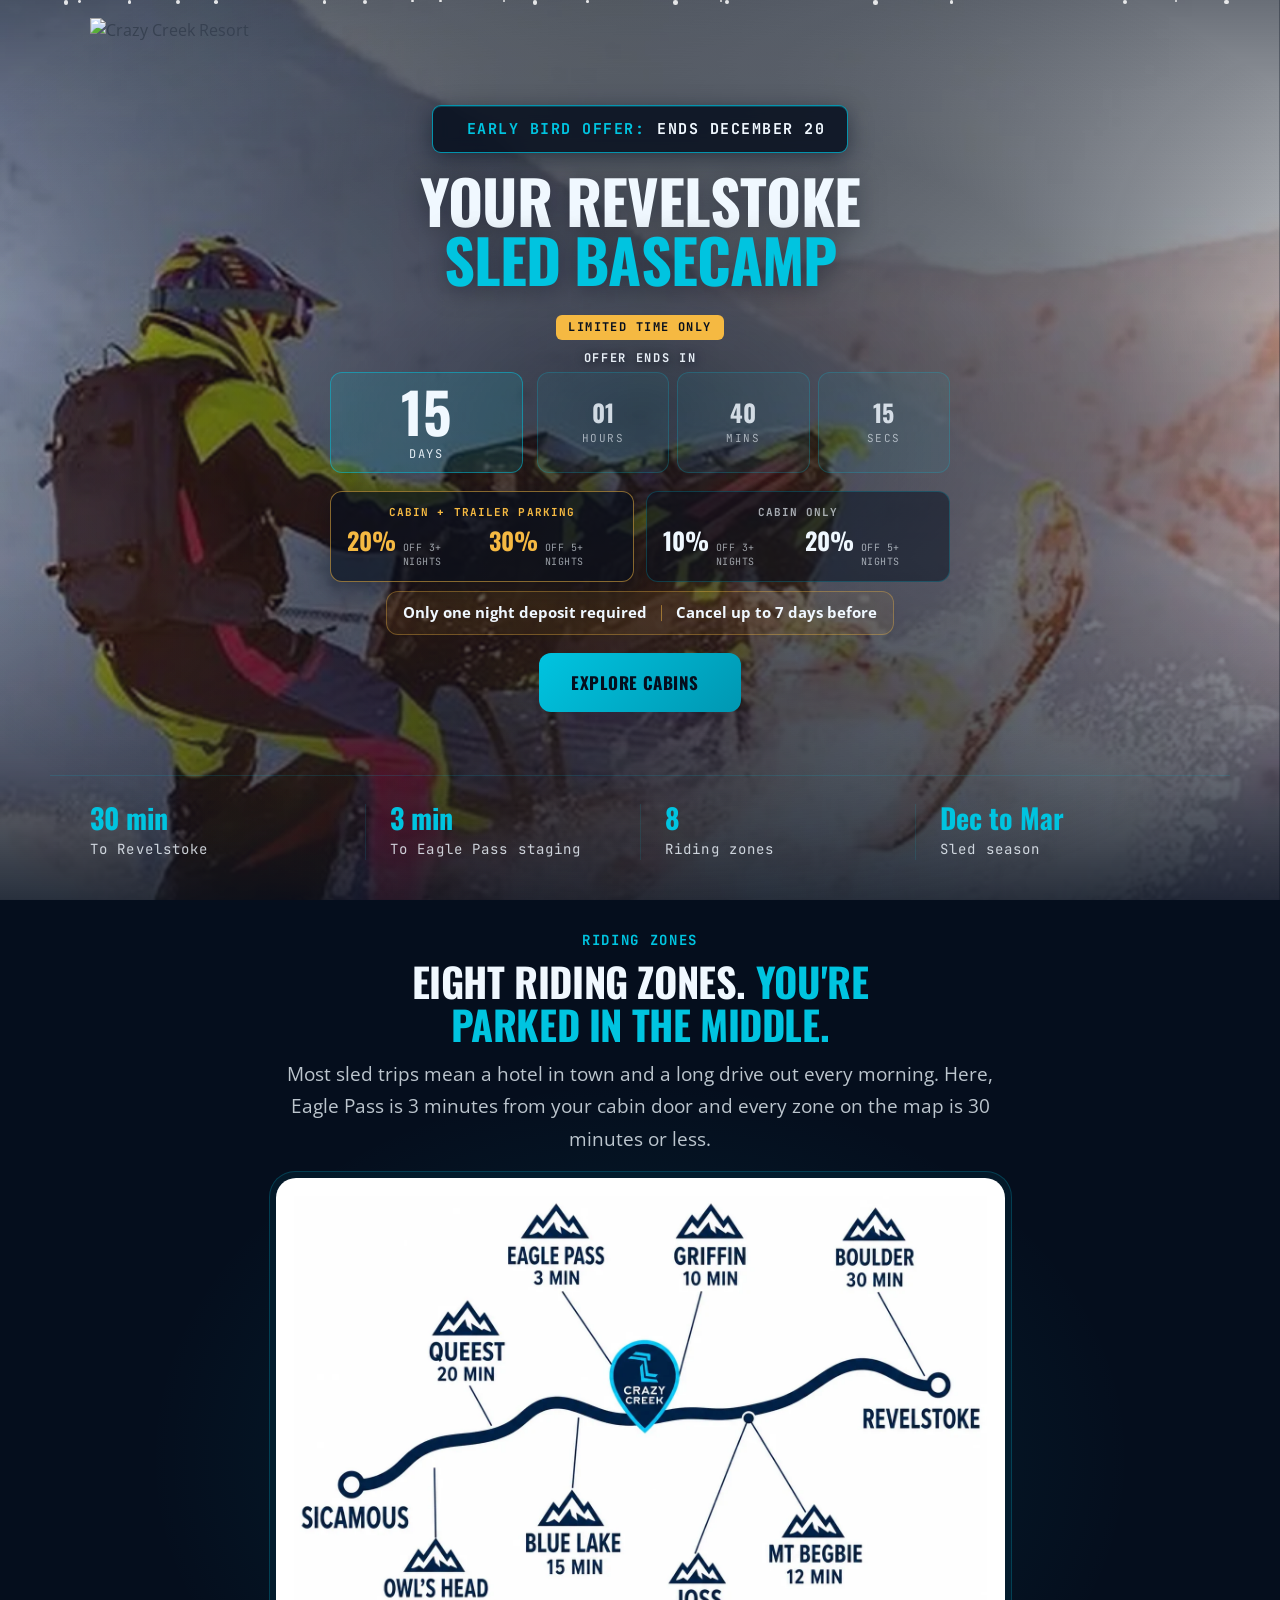
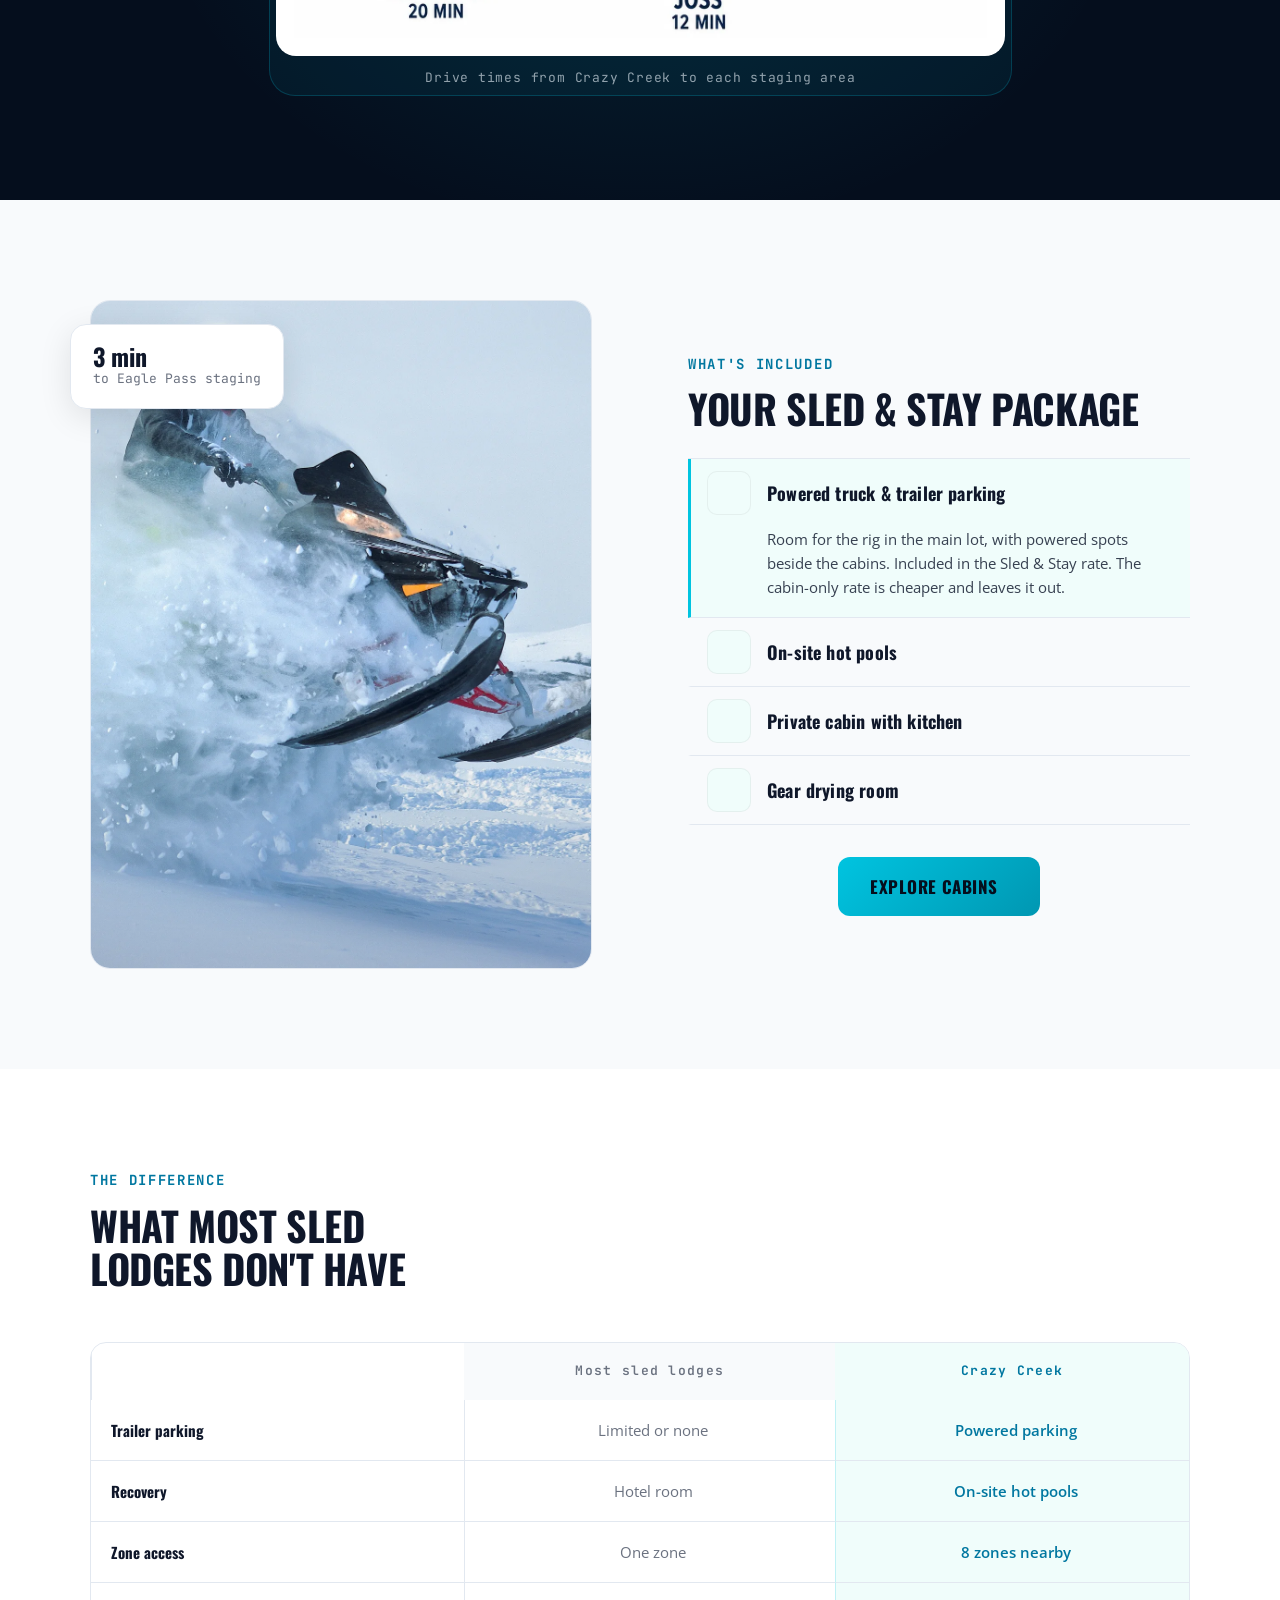
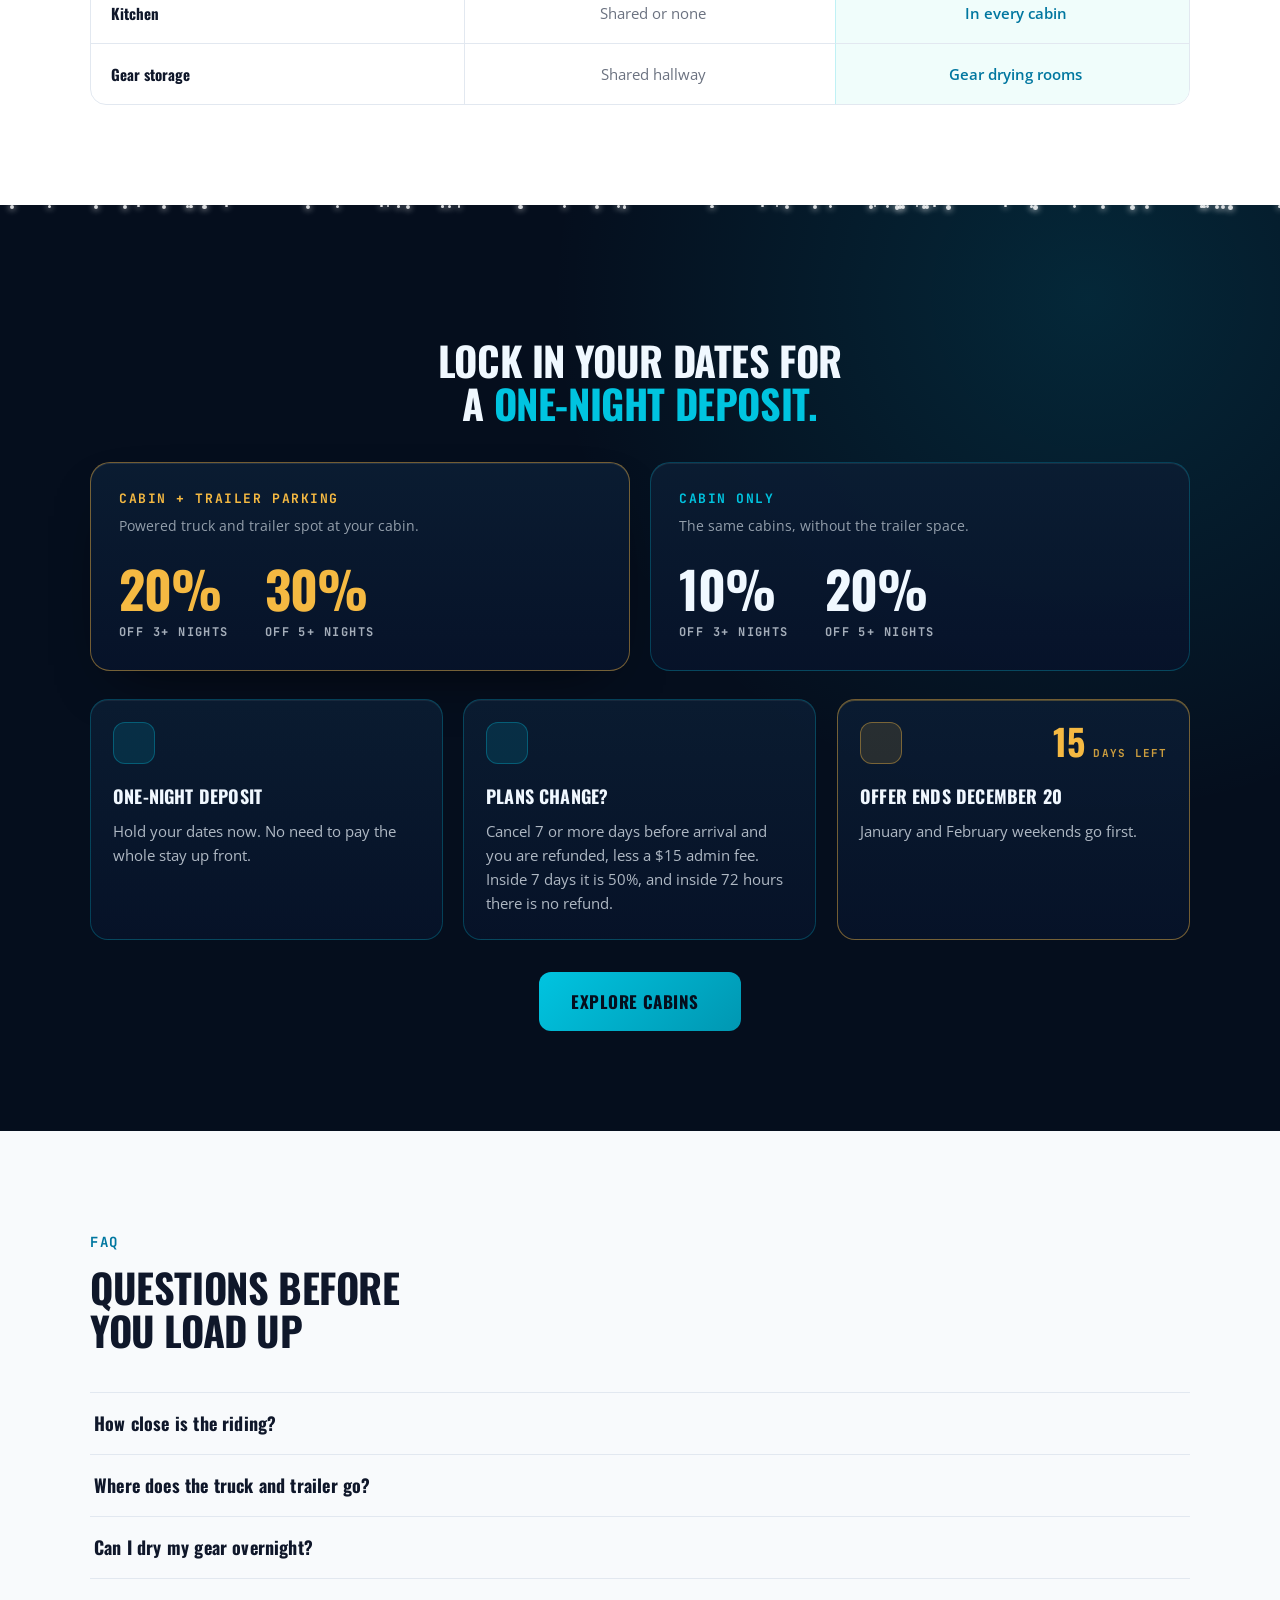
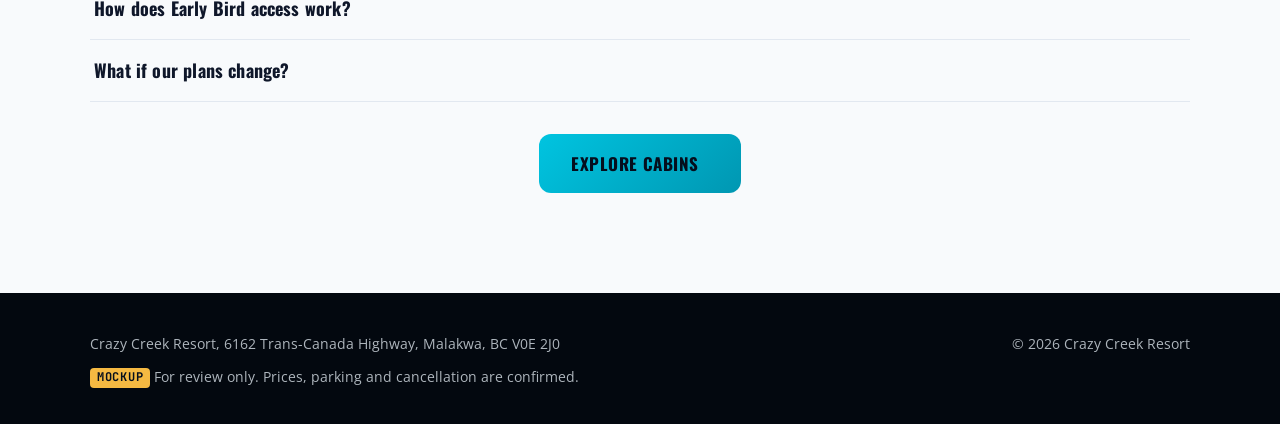
==== page-1.html @ 77d0ade1 "fix(page-2): give the content-height hero room to breathe .cc-hero--short sets min-height:0, so page" ====
<!doctype html>
<html lang="en">
<head>
  <meta charset="utf-8">
  <meta name="viewport" content="width=device-width, initial-scale=1">
  <meta http-equiv="Cache-Control" content="no-cache, no-store, must-revalidate">
  <meta http-equiv="Pragma" content="no-cache">
  <meta http-equiv="Expires" content="0">
  <title>Sled &amp; Stay Early Bird | Crazy Creek Resort</title>
  <meta name="description" content="Your Revelstoke sled basecamp. 3 minutes to Eagle Pass staging, 30 minutes to Revelstoke, powered truck and trailer parking, hot pools and private cabins.">
  <meta name="robots" content="noindex, nofollow">
  <link rel="icon" href="https://images.squarespace-cdn.com/content/v1/5fc6d45b1a9b7f647933bb1c/1606866823165-0ZX24FLS15C3XU1FNP0H/favicon.ico?format=100w">
  <link rel="preconnect" href="https://fonts.googleapis.com">
  <link rel="preconnect" href="https://fonts.gstatic.com" crossorigin>
  <link rel="stylesheet" href="https://fonts.googleapis.com/css2?family=Oswald:wght@700&family=Open+Sans:wght@400;600;700&family=JetBrains+Mono:wght@500;700&display=swap">
  <link rel="preload" as="image" href="img/rider-mobile.webp?v=121" media="(max-width: 767px)" fetchpriority="high">
  <link rel="preload" as="image" href="img/rider-desktop.webp?v=121" media="(min-width: 768px)" fetchpriority="high">
  <link rel="stylesheet" href="sled.css?v=121">
  <link rel="stylesheet" href="https://cdn.jsdelivr.net/npm/@fortawesome/fontawesome-free@7.3.1/css/fontawesome.min.css" media="print" onload="this.media='all'">
  <link rel="stylesheet" href="https://cdn.jsdelivr.net/npm/@fortawesome/fontawesome-free@7.3.1/css/solid.min.css" media="print" onload="this.media='all'">
</head>
<body class="cc" data-step="1-hero">

  <header class="cc-header">
    <div class="cc-wrap">
      <img class="cc-logo" src="https://images.squarespace-cdn.com/content/v1/5fc6d45b1a9b7f647933bb1c/99b45da9-f497-4a5e-a5d2-163fe052a80a/CCR+Logo+2025+-+Logo+Horizontal+White+%26+Blue%403x.png?format=500w" alt="Crazy Creek Resort" width="160" height="40">
    </div>
  </header>

  <main>
    <!-- 1. Cinematic hero (live hero: rider photo, snow, mono chip, Oswald display) -->
    <section class="cc-hero cc-hero--center">
      <picture class="cc-hero__media">
        <source media="(min-width: 768px)" srcset="img/rider-desktop.webp?v=121" width="1080" height="608">
        <img src="img/rider-mobile.webp?v=121" alt="Snowmobiler throwing powder on a mountain slope" width="430" height="608" fetchpriority="high">
      </picture>
      <div class="cc-snow" aria-hidden="true"></div>
      <div class="cc-hero__inner">
        <p class="cc-chip"><i class="fa-solid fa-snowflake" aria-hidden="true"></i> Early bird offer: <b class="cc-chip__when">ends December 20</b></p>
        <h1 class="cc-display"><span>Your Revelstoke</span> <span class="cyan">Sled Basecamp</span></h1>
        <p class="cc-tag">Limited time only</p>
        <p class="cc-clock__lead">Offer ends in</p>
        <div class="cc-clock" data-countdown role="timer" aria-label="Time left in the Early Bird Special, ends Dec 20">
          <div><span data-unit="d">0</span><small>Days</small></div>
          <div><span data-unit="h">00</span><small>Hours</small></div>
          <div><span data-unit="m">00</span><small>Mins</small></div>
          <div><span data-unit="s">00</span><small>Secs</small></div>
        </div>
        <ul class="cc-ocards" aria-label="Early Bird packages">
        <li class="cc-ocard cc-ocard--lead">
          <p class="cc-ocard__name">Cabin + trailer parking</p>
          <p class="cc-ocard__tier"><b>20%</b><span>off 3+ nights</span></p>
          <p class="cc-ocard__tier"><b>30%</b><span>off 5+ nights</span></p>
        </li>
        <li class="cc-ocard">
          <p class="cc-ocard__name">Cabin only</p>
          <p class="cc-ocard__tier"><b>10%</b><span>off 3+ nights</span></p>
          <p class="cc-ocard__tier"><b>20%</b><span>off 5+ nights</span></p>
        </li>
      </ul>
        <p class="cc-risk"><span class="cc-risk__dep">Only one night deposit required</span><span class="cc-risk__can">Cancel up to 7 days before</span></p>
        <div class="cc-ctas">
          <a data-step-link data-hero-cta href="page-2.html" class="cc-btn">Explore cabins <i class="fa-solid fa-arrow-right" aria-hidden="true"></i></a>
        </div>
      </div>
      <dl class="cc-stats" aria-label="Quick facts">
        <div><dt>To Revelstoke</dt><dd>30 min</dd></div>
        <div><dt>To Eagle Pass staging</dt><dd>3 min</dd></div>
        <div><dt>Riding zones</dt><dd>8</dd></div>
        <div><dt>Sled season</dt><dd>Dec to Mar</dd></div>
      </dl>
    </section>

    <!-- 2. Jason's zone graphic (the same image as on the main website) -->
    <section class="cc-section cc-section--night cc-mapsec">
      <div class="cc-wrap cc-mapsec__grid">
        <div class="cc-mapsec__copy">
          <p class="cc-kicker">Riding zones</p>
          <h2 class="cc-h2">Eight riding zones. <span class="cyan">You're parked in the middle.</span></h2>
          <p class="cc-body">Most sled trips mean a hotel in town and a long drive out every morning. Here, Eagle Pass is 3 minutes from your cabin door and every zone on the map is 30 minutes or less.</p>
        </div>
        <figure class="cc-map" id="zone-map">
          <img class="cc-map__img" src="img/map-trim-750.webp?v=121" srcset="img/map-trim-750.webp?v=121 750w, img/map-trim-1500.webp?v=121 1470w" sizes="(min-width: 1024px) 70vw, 92vw" alt="Map of Crazy Creek between Sicamous and Revelstoke: Eagle Pass 3 min, Griffin 10 min, Joss 12 min, Mt Begbie 12 min, Blue Lake 15 min, Queest 20 min, Owl's Head 20 min, Boulder 30 min" width="1470" height="938" loading="lazy" decoding="async">
          <figcaption class="cc-caption">Drive times from Crazy Creek to each staging area</figcaption>
        </figure>
        <div class="cc-section-cta"><a data-step-link href="page-2.html" class="cc-btn">Explore cabins <i class="fa-solid fa-arrow-right" aria-hidden="true"></i></a></div>
      </div>
    </section>

    <!-- 3. What's included: live "cabin features" split, items as an accordion -->
    <section class="cc-section on-light">
      <div class="cc-wrap cc-split">
        <div class="cc-photo">
          <div class="cc-photo__frame"><img class="cc-pan" src="img/sled-powder-closeup.webp?v=121" alt="Snowmobiler dropping downhill through a burst of fresh powder" width="1080" height="1600" loading="lazy" decoding="async"></div>
          <p class="cc-photo__badge"><strong>3 min</strong>to Eagle Pass staging</p>
        </div>
        <div>
          <p class="cc-kicker">What's included</p>
          <h2 class="cc-h2">Your Sled &amp; Stay package</h2>
          <ul class="cc-acc" data-accordion>
            <li class="cc-acc__item">
              <h3><button type="button" class="cc-acc__btn" aria-expanded="true" aria-controls="acc-1" id="acc-1-btn"><span class="cc-feat__icon cc-feat__icon--sky"><i class="fa-solid fa-trailer" aria-hidden="true"></i></span><span class="cc-acc__title">Powered truck &amp; trailer parking</span><i class="fa-solid fa-chevron-down cc-acc__chev" aria-hidden="true"></i></button></h3>
              <div class="cc-acc__panel" id="acc-1" role="region" aria-labelledby="acc-1-btn"><div><p>Room for the rig in the main lot, with powered spots beside the cabins. Included in the Sled &amp; Stay rate. The cabin-only rate is cheaper and leaves it out.</p></div></div>
            </li>
            <li class="cc-acc__item">
              <h3><button type="button" class="cc-acc__btn" aria-expanded="false" aria-controls="acc-2" id="acc-2-btn"><span class="cc-feat__icon cc-feat__icon--teal"><i class="fa-solid fa-hot-tub-person" aria-hidden="true"></i></span><span class="cc-acc__title">On-site hot pools</span><i class="fa-solid fa-chevron-down cc-acc__chev" aria-hidden="true"></i></button></h3>
              <div class="cc-acc__panel" id="acc-2" role="region" aria-labelledby="acc-2-btn" inert><div><p>Best recovery on the mountain, steps from your cabin. Open 9am to 10pm daily.</p></div></div>
            </li>
            <li class="cc-acc__item">
              <h3><button type="button" class="cc-acc__btn" aria-expanded="false" aria-controls="acc-3" id="acc-3-btn"><span class="cc-feat__icon cc-feat__icon--sun"><i class="fa-solid fa-kitchen-set" aria-hidden="true"></i></span><span class="cc-acc__title">Private cabin with kitchen</span><i class="fa-solid fa-chevron-down cc-acc__chev" aria-hidden="true"></i></button></h3>
              <div class="cc-acc__panel" id="acc-3" role="region" aria-labelledby="acc-3-btn" inert><div><p>Your own cabin with a full kitchen. Cook breakfast before first tracks and dinner after the last run.</p></div></div>
            </li>
            <li class="cc-acc__item">
              <h3><button type="button" class="cc-acc__btn" aria-expanded="false" aria-controls="acc-4" id="acc-4-btn"><span class="cc-feat__icon cc-feat__icon--rose"><i class="fa-solid fa-mitten" aria-hidden="true"></i></span><span class="cc-acc__title">Gear drying room</span><i class="fa-solid fa-chevron-down cc-acc__chev" aria-hidden="true"></i></button></h3>
              <div class="cc-acc__panel" id="acc-4" role="region" aria-labelledby="acc-4-btn" inert><div><p>Hang everything, nothing stays wet overnight. In the new Selkirk the bunk room converts into a drying room (selected cabins).</p></div></div>
            </li>
          </ul>
          <div class="cc-section-cta"><a data-step-link href="page-2.html" class="cc-btn">Explore cabins <i class="fa-solid fa-arrow-right" aria-hidden="true"></i></a></div>
        </div>
      </div>
    </section>

    <!-- 4. Live comparison table -->
    <section class="cc-section cc-section--white on-light">
      <div class="cc-wrap">
        <p class="cc-kicker">The difference</p>
        <h2 class="cc-h2">What most sled lodges don't have</h2>
        <div class="cc-compare">
          <table>
            <thead><tr><td></td><th scope="col">Most sled lodges</th><th scope="col" class="us">Crazy Creek</th></tr></thead>
            <tbody>
              <tr><th scope="row">Trailer parking</th><td><i class="fa-solid fa-xmark" aria-hidden="true"></i>Limited or none</td><td class="us"><i class="fa-solid fa-check" aria-hidden="true"></i>Powered parking</td></tr>
              <tr><th scope="row">Recovery</th><td><i class="fa-solid fa-xmark" aria-hidden="true"></i>Hotel room</td><td class="us"><i class="fa-solid fa-check" aria-hidden="true"></i>On-site hot pools</td></tr>
              <tr><th scope="row">Zone access</th><td><i class="fa-solid fa-xmark" aria-hidden="true"></i>One zone</td><td class="us"><i class="fa-solid fa-check" aria-hidden="true"></i>8 zones nearby</td></tr>
              <tr><th scope="row">Kitchen</th><td><i class="fa-solid fa-xmark" aria-hidden="true"></i>Shared or none</td><td class="us"><i class="fa-solid fa-check" aria-hidden="true"></i>In every cabin</td></tr>
              <tr><th scope="row">Gear storage</th><td><i class="fa-solid fa-xmark" aria-hidden="true"></i>Shared hallway</td><td class="us"><i class="fa-solid fa-check" aria-hidden="true"></i>Gear drying rooms</td></tr>
            </tbody>
          </table>
        </div>
      </div>
    </section>

    <!-- 5. The offer: two refined cards -->
    <section class="cc-section cc-section--night cc-offer">
      <div class="cc-snow" data-flakes="55" aria-hidden="true"></div>
      <div class="cc-wrap">
        <p class="cc-kicker">Early Bird Special</p>
        <h2 class="cc-h2">Lock in your dates for a <span class="cyan">one-night deposit.</span></h2>
        <ul class="cc-packs" aria-label="Early Bird packages">
          <li class="cc-pack cc-pack--lead">
            <p class="cc-pack__name">Cabin + trailer parking</p>
            <p class="cc-pack__sub">Powered truck and trailer spot at your cabin.</p>
            <div class="cc-pack__tiers">
              <p class="cc-pack__tier"><b>20%</b><span>off 3+ nights</span></p>
              <p class="cc-pack__tier"><b>30%</b><span>off 5+ nights</span></p>
            </div>
          </li>
          <li class="cc-pack">
            <p class="cc-pack__name">Cabin only</p>
            <p class="cc-pack__sub">The same cabins, without the trailer space.</p>
            <div class="cc-pack__tiers">
              <p class="cc-pack__tier"><b>10%</b><span>off 3+ nights</span></p>
              <p class="cc-pack__tier"><b>20%</b><span>off 5+ nights</span></p>
            </div>
          </li>
        </ul>
        <ul class="cc-terms">
          <li class="cc-term"><div class="cc-term__top"><p class="cc-term__ico"><i class="fa-solid fa-lock" aria-hidden="true"></i></p></div><h3>One-night deposit</h3><p>Hold your dates now. No need to pay the whole stay up front.</p></li>
          <li class="cc-term"><div class="cc-term__top"><p class="cc-term__ico"><i class="fa-solid fa-calendar-check" aria-hidden="true"></i></p></div><h3>Plans change?</h3><p>Cancel 7 or more days before arrival and you are refunded, less a $15 admin fee. Inside 7 days it is 50%, and inside 72 hours there is no refund.</p></li>
          <li class="cc-term cc-term--deadline"><div class="cc-term__top"><p class="cc-term__ico"><i class="fa-solid fa-clock" aria-hidden="true"></i></p><p class="cc-term__count"><b data-countdown-days>0</b><span>days left</span></p></div><h3>Offer ends December 20</h3><p>January and February weekends go first.</p></li>
        </ul>
        <div class="cc-section-cta"><a data-step-link href="page-2.html" class="cc-btn">Explore cabins <i class="fa-solid fa-arrow-right" aria-hidden="true"></i></a></div>
      </div>
    </section>

    <!-- 6. Short FAQ -->
    <section class="cc-section on-light">
      <div class="cc-wrap">
        <p class="cc-kicker">FAQ</p>
        <h2 class="cc-h2">Questions before you load up</h2>
        <div class="cc-faq">
          <details><summary>How close is the riding?<i class="fa-solid fa-plus" aria-hidden="true"></i></summary><p>Eagle Pass staging is about 3 minutes away. Revelstoke is 30 minutes east, and all eight zones on the map are within about 30 minutes.</p></details>
          <details><summary>Where does the truck and trailer go?<i class="fa-solid fa-plus" aria-hidden="true"></i></summary><p>There's plenty of room in the main lot, and powered parking beside the cabins. It is included in the Sled &amp; Stay rate, and not in the cheaper cabin-only rate.</p></details>
          <details><summary>Can I dry my gear overnight?<i class="fa-solid fa-plus" aria-hidden="true"></i></summary><p>Yes, in selected cabins. In the new Selkirk the bunk room converts into a drying room, so pick the Selkirk if your crew needs the space.</p></details>
          <details><summary>How does Early Bird access work?<i class="fa-solid fa-plus" aria-hidden="true"></i></summary><p>Tell us where to send your access. It lands in your inbox with the booking link, and you choose your own dates. First come, first served.</p></details>
          <details><summary>What if our plans change?<i class="fa-solid fa-plus" aria-hidden="true"></i></summary><p>Cancel 7 or more days before arrival and you are refunded, less a $15 admin fee. Inside 7 days it is 50%, and inside 72 hours there is no refund. Mountain roads and weather change fast, so we recommend travel insurance.</p></details>
        </div>
        <div class="cc-section-cta"><a data-step-link href="page-2.html" class="cc-btn">Explore cabins <i class="fa-solid fa-arrow-right" aria-hidden="true"></i></a></div>
      </div>
    </section>
  </main>

  <footer class="cc-foot">
    <div class="cc-wrap">
      <p>Crazy Creek Resort, 6162 Trans-Canada Highway, Malakwa, BC V0E 2J0</p>
      <p>&copy; 2026 Crazy Creek Resort</p>
      <p class="mock"><span class="pending-tag">Mockup</span> For review only. Prices, parking and cancellation are confirmed.</p>
    </div>
  </footer>

  <div class="cc-sticky is-hidden" data-sticky-cta inert>
    <a data-step-link href="page-2.html" class="cc-btn cc-btn--block">Explore cabins <i class="fa-solid fa-arrow-right" aria-hidden="true"></i></a>
  </div>

  <script src="funnel.js?v=121" defer></script>
</body>
</html>
---- sled.css ----
/* Crazy Creek Sled & Stay Early Bird: the live /sled-and-stay design system, as plain CSS.
   Values are lifted from the live page's rendered styles (listing.crazycreekresort.com/sled-and-stay, Nov 2026).
   No build step: build-ghl.py inlines this file into each GHL Custom Code block. */

:root {
  --font-display: "Oswald", sans-serif;
  --font-body: "Open Sans", sans-serif;
  --font-mono: "JetBrains Mono", monospace;
  --night: #050e1d;      /* live page dark */
  --night-2: #0f172a;    /* live headings on light */
  --ink: #374151;        /* live body copy on light */
  --muted: #6b7280;
  --ice: #f0f8ff;        /* live text on dark */
  --cyan: #00c4e0;
  --cyan-deep: #0097b2;
  --cyan-ink: #0077a0;   /* live kicker on light */
  --mist: #f8fafc;
  --line: #e2e8f0;
  --tint: #f0fdfb;
  --amber: #f5b942;
  --amber-ink: #a86a00;
  /* type scale: one set of roles for all 3 pages */
  --t-hero: clamp(2.375rem, 1.6rem + 2.7vw, 3.875rem); /* 38px phone, 62px desktop */
  --t-h2: clamp(1.75rem, 1.25rem + 1.6vw, 2.5rem);   /* 28px phone, 40px desktop */
  --t-h3: 1.125rem;
  --t-body: 1rem;
  --t-lead: clamp(1.0625rem, 1rem + .25vw, 1.1875rem);
  --ease-out: cubic-bezier(.22, 1, .36, 1);
}

/* ---------- base ---------- */
*, *::before, *::after { box-sizing: border-box; }
html { scroll-behavior: smooth; -webkit-text-size-adjust: 100%; }
body.cc { margin: 0; }
.cc { background: var(--night); color: var(--ink); font-family: var(--font-body); font-size: 16px; line-height: 1.6; -webkit-font-smoothing: antialiased; overflow-x: hidden; }
:where(.cc) :where(h1, h2, h3, p, ul, dl, dd, figure) { margin: 0; padding: 0; }
:where(.cc) ul { list-style: none; }
:where(.cc) img { display: block; max-width: 100%; }
:where(.cc) a { color: inherit; }
.cc ::selection { background: var(--cyan); color: var(--night); }
.cc :focus-visible { outline: 3px solid var(--cyan); outline-offset: 3px; border-radius: 6px; }
.cc .on-light :focus-visible { outline-color: var(--cyan-ink); }
.cc [hidden] { display: none !important; }
.cc-wrap { max-width: 1180px; margin: 0 auto; padding: 0 40px; }

/* ---------- header (live: 76px, night) ---------- */
.cc-header { position: absolute; top: 0; left: 0; right: 0; z-index: 20; }
.cc-header--solid { position: relative; background: var(--night); }
.cc-header--veil { background: rgba(5,14,29,.72); -webkit-backdrop-filter: blur(6px); backdrop-filter: blur(6px); }
.cc-header .cc-wrap { height: 76px; display: flex; align-items: center; justify-content: space-between; gap: 20px; }
.cc-logo { height: 40px; width: auto; }
.cc-back { display: inline-flex; align-items: center; gap: 8px; min-height: 44px; padding: 0 6px; font-family: var(--font-mono); font-size: .8125rem; letter-spacing: .1em; color: rgba(240,248,255,.75); text-decoration: none; text-transform: uppercase; }
.cc-back:hover { color: var(--cyan); }

/* ---------- cinematic hero (live hero section) ---------- */
.cc-hero { position: relative; overflow: hidden; display: flex; flex-direction: column; min-height: 100svh; padding-top: 76px; color: var(--ice); background: var(--night); }
.cc-hero--short { min-height: 0; }
.cc-hero__media, .cc-hero__media img { position: absolute; inset: 0; width: 100%; height: 100%; object-fit: cover; object-position: center 35%; }
.cc-hero__media::after { content: ""; position: absolute; inset: 0; background: linear-gradient(160deg, rgba(5,14,29,.93) 0%, rgba(5,14,29,.6) 55%, rgba(5,14,29,.88) 100%); }
.cc-snow { position: absolute; inset: 0; overflow: hidden; pointer-events: none; z-index: 2; }
.cc-snow i { position: absolute; top: 0; border-radius: 50%; background: rgba(255,255,255,.85); animation: snowFall linear infinite backwards; }
@keyframes snowFall { 0% { transform: translateY(-20px) translateX(0); opacity: 0; } 10% { opacity: .8; } 90% { opacity: .6; } 100% { transform: translateY(120vh) translateX(40px); opacity: 0; } }

/* Snowfall behind the offer cards (same flakes as the hero) */
.cc-offer { position: relative; overflow: hidden; }
.cc-offer > .cc-wrap { position: relative; z-index: 3; }
.cc-offer .cc-snow i { box-shadow: 0 0 6px 1px rgba(255,255,255,.55); }
.cc-hero__inner { position: relative; z-index: 10; flex: 1; display: flex; flex-direction: column; justify-content: center; width: 100%; max-width: 1180px; margin: 0 auto; padding: 60px 40px; }
.cc-hero--short .cc-hero__inner { padding: 56px 40px 64px; }

.cc-chip { display: inline-flex; align-self: flex-start; align-items: center; gap: 12px; background: rgba(5,14,29,.84); border: 1px solid rgba(0,196,224,.72); border-radius: 9px; padding: 11px 22px; font-family: var(--font-mono); font-size: .9375rem; font-weight: 700; letter-spacing: .1em; color: var(--cyan); text-transform: uppercase; backdrop-filter: blur(7px); -webkit-backdrop-filter: blur(7px); box-shadow: 0 6px 22px rgba(5,14,29,.5), inset 0 1px 0 rgba(0,196,224,.26); }
.cc-chip i { font-size: 1.1em; }
/* the label stays cyan, the date carries the weight: it is the fact being announced */
.cc-chip__when { color: var(--ice); font-weight: 700; }
.cc-chip .cc-count { color: var(--ice); font-variant-numeric: tabular-nums; letter-spacing: .06em; }
.cc-hero .cc-chip { margin-bottom: 14px; }

.cc-display { font-family: var(--font-display); font-weight: 700; text-transform: uppercase; font-size: var(--t-hero); line-height: .98; letter-spacing: -.015em; color: var(--ice); text-wrap: balance; }
.cc-display span { display: block; }
/* short headlines that read better unbroken; the spans still carry the colour split */
.cc-display--oneline span { display: inline; }
.cc-display .cyan { color: var(--cyan); }
.cc-sub { margin-top: 14px; max-width: 520px; font-size: var(--t-lead); line-height: 1.7; color: rgba(240,248,255,.84); }
.cc-sub strong { color: var(--ice); }

.cc-note { display: inline-flex; align-self: flex-start; align-items: flex-start; max-width: 520px; gap: 12px; margin-top: 10px; background: rgba(0,196,224,.08); border: 1px solid rgba(0,196,224,.25); border-radius: 12px; padding: 12px 20px; font-family: var(--font-mono); font-size: .9rem; letter-spacing: .04em; color: rgba(240,248,255,.85); }
.cc-note strong { color: var(--cyan); }
.cc-note i { color: var(--cyan); margin-top: 4px; }

.cc-ctas { display: flex; gap: 14px 20px; align-items: center; flex-wrap: wrap; margin-top: 14px; }

/* Hero countdown (pages 1 and 2): same clock component as the sign-up page, left aligned under the headline. */
.cc-hero .cc-clock { max-width: 520px; width: 100%; margin: 0; }

/* live stats row */
.cc-stats { position: relative; z-index: 10; display: grid; grid-template-columns: repeat(4, 1fr); width: 100%; max-width: 1180px; margin: 0 auto; padding: 28px 40px 40px; border-top: 1px solid rgba(0,196,224,.15); }
.cc-stats > div { padding: 0 24px; }
.cc-stats > div + div { border-left: 1px solid rgba(0,196,224,.12); }
@media (min-width: 1025px) { .cc-stats > div:first-child { padding-left: 0; } }
.cc-stats dt { font-family: var(--font-mono); font-size: .875rem; letter-spacing: .08em; color: rgba(240,248,255,.82); margin-top: 6px; }
.cc-stats dd { font-family: var(--font-display); font-weight: 700; font-size: 1.75rem; line-height: 1; color: var(--cyan); white-space: nowrap; }
.cc-stats div { display: flex; flex-direction: column-reverse; }

/* ---------- buttons (live cta-btn) ---------- */
.cc-btn { display: inline-flex; align-items: center; justify-content: center; gap: 10px; min-height: 52px; padding: 16px 32px; border: 0; border-radius: 12px; background: linear-gradient(135deg, #00c4e0, #0097b2); color: var(--night); font-family: var(--font-display); font-weight: 700; font-size: 1.0625rem; letter-spacing: .03em; text-transform: uppercase; text-decoration: none; cursor: pointer; position: relative; overflow: hidden; isolation: isolate; transition: transform .35s cubic-bezier(.2,.8,.2,1), box-shadow .35s cubic-bezier(.2,.8,.2,1), filter .35s; }
.cc-btn::before { content: ""; position: absolute; inset: 0; z-index: -1; background: linear-gradient(110deg, transparent 30%, rgba(255,255,255,.5) 50%, transparent 70%); transform: translateX(-120%); transition: transform .8s cubic-bezier(.2,.8,.2,1); pointer-events: none; }
.cc-btn i { transition: transform .35s cubic-bezier(.2,.8,.2,1); }
.cc-btn:hover { transform: translateY(-3px); box-shadow: 0 14px 34px rgba(0,196,224,.45); filter: brightness(1.05); }
.cc-btn:hover::before { transform: translateX(120%); }
.cc-btn:hover i { transform: translateX(5px); }
.cc-btn:active { transform: translateY(0) scale(.97); box-shadow: 0 4px 14px rgba(0,196,224,.35); transition-duration: .12s; }
.cc-ripple { position: absolute; z-index: -1; width: 12px; height: 12px; margin: -6px 0 0 -6px; border-radius: 50%; background: rgba(255,255,255,.55); transform: scale(0); animation: ccRipple .6s ease-out forwards; pointer-events: none; }
@keyframes ccRipple { to { transform: scale(30); opacity: 0; } }
.cc-btn[disabled] { opacity: .7; cursor: wait; transform: none; }
.cc-btn--block { width: 100%; }

/* ---------- light sections (live #specs, difference, features) ---------- */
.cc-section { padding: 100px 0; background: var(--mist); color: var(--ink); }
.cc-section--white { background: #fff; }
.cc-section--night { background: var(--night); color: rgba(240,248,255,.78); }
.cc-kicker { display: block; margin-bottom: 12px; font-family: var(--font-mono); font-size: .875rem; font-weight: 700; letter-spacing: .12em; color: var(--cyan-ink); text-transform: uppercase; }
.cc-section--night .cc-kicker { color: var(--cyan); }
.cc-h2 { font-family: var(--font-display); font-weight: 700; text-transform: uppercase; font-size: var(--t-h2); line-height: 1.08; letter-spacing: -.01em; color: var(--night-2); text-wrap: balance; max-width: 24ch; }
.cc-section--night .cc-h2 { color: var(--ice); }
.cc-h2 .cyan { color: var(--cyan-ink); }
.cc-section--night .cc-h2 .cyan { color: var(--cyan); }
.cc-body { margin-top: 18px; max-width: 60ch; font-size: var(--t-lead); line-height: 1.7; text-wrap: pretty; }
.cc-section-cta { margin-top: 32px; text-align: center; }

/* map feature: centred, locked to a single screen. The copy block is kept deliberately
   compact because every pixel it gives up goes to the map, which grows 1.567x as fast. */
.cc-mapsec { position: relative; overflow: hidden; padding: 28px 0; }
.cc-mapsec::before { content: ""; position: absolute; inset: 0; background: radial-gradient(55% 60% at 50% 62%, rgba(0,196,224,.12), transparent 70%); pointer-events: none; }
.cc-mapsec__grid { position: relative; z-index: 1; display: flex; flex-direction: column; align-items: center; text-align: center; }
.cc-mapsec__copy { max-width: 80ch; }
.cc-mapsec__copy .cc-kicker { margin-bottom: 8px; }
.cc-mapsec__copy .cc-h2, .cc-mapsec__copy .cc-body { margin-left: auto; margin-right: auto; }
.cc-mapsec__copy .cc-h2 { max-width: 30ch; }
.cc-mapsec__copy .cc-body { max-width: 80ch; margin-top: 12px; }
.cc-map { margin: 16px auto 0; max-width: 100%; padding: 6px; border-radius: 26px; background: rgba(0,196,224,.06); border: 1px solid rgba(0,196,224,.22); }
.cc-map__img { display: block; width: 100%; height: auto; border-radius: 20px; background: #fff; padding: clamp(10px, 1.4vw, 18px); box-sizing: border-box; }
.cc-mapsec .cc-section-cta { margin-top: 16px; }
.cc-caption { margin-top: 12px; text-align: center; font-family: var(--font-mono); font-size: .8125rem; letter-spacing: .06em; color: rgba(240,248,255,.6); }

/* Desktop: pin the section to one viewport. The map's width is derived from the height left over
   after the copy, so the whole section lands inside the fold without depending on the image loading.
   --cc-map-chrome is everything in the section that is not the map; 1.567 is the map's aspect ratio. */
@media (min-width: 1024px) {
  .cc-mapsec {
    --cc-copy-block: 373px;   /* measured: section padding + kicker + h2 + body + CTA + margins */
    --cc-figure-chrome: 45px; /* figure padding + border + caption */
    --cc-slack: 8px;
    display: flex; align-items: center; min-height: 100svh;
  }
  .cc-mapsec > .cc-wrap { width: 100%; }
  .cc-map { width: min(100%, max(470px, calc((100svh - var(--cc-copy-block) - var(--cc-figure-chrome) - var(--cc-slack)) * 1.567))); }
}
/* Short laptop screens (1366x768, 1280x800): buy back height so each section still fits the fold. */
@media (min-width: 1024px) and (max-height: 850px) {
  .cc-mapsec { --cc-copy-block: 359px; padding: 20px 0; }
  .cc-mapsec__copy .cc-body { margin-top: 10px; }
  .cc-map { margin-top: 16px; }
  .cc-mapsec .cc-section-cta { margin-top: 16px; }
  /* Hero: the countdown clock costs ~114px, so tighten the stack to keep the CTA above the fold. */
  .cc-hero__inner { padding-top: 20px; padding-bottom: 20px; }
  .cc-hero .cc-chip { margin-bottom: 14px; }
  .cc-hero .cc-clock { margin-top: 16px; gap: 8px; }
  .cc-hero .cc-clock div { padding: 10px 4px 8px; }
  .cc-hero .cc-clock { --clock-lg: 2.6rem; --clock-sm: 1.25rem; }
  .cc-hero .cc-clock__lead { margin-top: 6px; margin-bottom: 2px; }
  .cc-tagrow { margin-top: 6px; }
  .cc-hero .cc-risk { margin-top: 6px; font-size: .8125rem; padding: 7px 13px; }
  .cc-sub { margin-top: 10px; }
  .cc-note { margin-top: 10px; }
  .cc-ctas { margin-top: 14px; }
  .cc-stats { padding: 16px 40px 20px; }
}

/* live "cabin features" split: tall photo + feat rows */
.cc-split { display: grid; grid-template-columns: 1fr 1fr; gap: 96px; align-items: center; }
.cc-photo { position: relative; }
.cc-photo__frame { position: relative; border-radius: 20px; overflow: hidden; aspect-ratio: 3 / 4; border: 1px solid var(--line); }
.cc-photo__frame img { width: 100%; height: 100%; object-fit: cover; }
.cc-photo__frame img.cc-pan { object-position: 50% 0%; }
.cc-photo__frame.is-in img.cc-pan { animation: ccPan 9s cubic-bezier(.45,0,.25,1) .2s forwards; }
@keyframes ccPan { from { object-position: 50% 0%; } to { object-position: 50% 100%; } }
.cc-photo__frame::after { content: ""; position: absolute; inset: 0; background: linear-gradient(to top, rgba(5,14,29,.18) 0%, transparent 40%); }
.cc-photo__badge { position: absolute; top: 24px; left: -20px; background: #fff; border: 1px solid var(--line); border-radius: 16px; padding: 18px 22px; box-shadow: 0 8px 32px rgba(0,0,0,.1); font-family: var(--font-mono); font-size: .8125rem; color: var(--muted); }
.cc-photo__badge strong { display: block; font-family: var(--font-display); font-size: 1.5rem; line-height: 1.1; color: var(--night-2); }
.cc-feats { margin-top: 36px; }
.cc-feat { display: flex; gap: 16px; align-items: flex-start; padding: 18px 16px; border-bottom: 1px solid var(--line); border-left: 3px solid transparent; transition: background .2s, border-color .2s; }
.cc-feat:hover { background: var(--tint); border-left-color: var(--cyan); }
.cc-feat__icon { flex-shrink: 0; width: 44px; height: 44px; border-radius: 10px; display: grid; place-items: center; border: 1px solid rgba(0,0,0,.05); font-size: 1.1rem; }
.cc-feat__icon--sky { background: #f0f9ff; color: #0369a1; }
.cc-feat__icon--sun { background: #fefce8; color: #854d0e; }
.cc-feat__icon--teal { background: var(--tint); color: var(--cyan-ink); }
.cc-feat__icon--rose { background: #fff1f2; color: #be123c; }
.cc-feat h3 { font-family: var(--font-display); font-weight: 700; font-size: var(--t-h3); letter-spacing: .01em; color: var(--night-2); margin-bottom: 2px; text-transform: none; }
.cc-feat p { font-size: .9375rem; line-height: 1.5; }

/* what's included: accordion in the live feature-row style */
.cc-acc { margin-top: 28px; border-top: 1px solid var(--line); }
.cc-acc__item { border-bottom: 1px solid var(--line); border-left: 3px solid transparent; transition: background .3s var(--ease-out), border-color .3s var(--ease-out); }
.cc-acc__item:has([aria-expanded="true"]) { background: var(--tint); border-left-color: var(--cyan); }
.cc-acc h3 { margin: 0; }
.cc-acc__btn { display: flex; width: 100%; align-items: center; gap: 16px; min-height: 64px; padding: 12px 16px; border: 0; background: none; cursor: pointer; text-align: left; font: 700 var(--t-h3)/1.25 var(--font-display); letter-spacing: .01em; color: var(--night-2); }
.cc-acc__btn:hover .cc-acc__title { color: var(--cyan-ink); }
.cc-acc__title { flex: 1; transition: color .2s; }
.cc-acc__chev { color: var(--cyan-ink); font-size: .875rem; transition: transform .45s var(--ease-out); }
.cc-acc__btn[aria-expanded="true"] .cc-acc__chev { transform: rotate(180deg); }
.cc-acc__panel { display: grid; grid-template-rows: 0fr; transition: grid-template-rows .45s var(--ease-out); }
.cc-acc__panel > div { overflow: hidden; }
.cc-acc__panel p { padding: 0 16px 18px 76px; font-size: .9375rem; line-height: 1.6; max-width: 56ch; }
.cc-acc__btn[aria-expanded="true"] + .cc-acc__panel, .cc-acc__item:has([aria-expanded="true"]) .cc-acc__panel { grid-template-rows: 1fr; }

.cc-acc .cc-feat__icon { background: var(--tint); color: var(--cyan-ink); }

/* live comparison table */
.cc-compare { margin-top: 52px; overflow-x: auto; }
.cc-compare table { width: 100%; min-width: 520px; border-collapse: separate; border-spacing: 0; border: 1px solid var(--line); border-radius: 16px; overflow: hidden; background: #fff; }
.cc-compare th, .cc-compare td { padding: 18px 20px; border-bottom: 1px solid var(--line); font-size: .9375rem; text-align: center; }
.cc-compare thead th { background: var(--mist); font-family: var(--font-mono); font-size: .8125rem; font-weight: 600; letter-spacing: .1em; color: var(--muted); }
.cc-compare thead th.us { background: var(--tint); color: var(--cyan-ink); font-weight: 700; }
.cc-compare tbody th { text-align: left; font-family: var(--font-display); font-weight: 700; color: var(--night-2); width: 34%; }
.cc-compare td { color: var(--muted); border-left: 1px solid var(--line); }
.cc-compare td.us { background: var(--tint); color: var(--cyan-ink); font-weight: 600; border-left-color: rgba(0,196,224,.2); }
.cc-compare tr:last-child > * { border-bottom: 0; }
.cc-compare i { margin-right: 6px; }

/* ---------- offer (huge numerals) ---------- */
.cc-offer { position: relative; overflow: hidden; }
.cc-offer::before { content: ""; position: absolute; inset: 0; background: radial-gradient(60% 80% at 85% 10%, rgba(0,196,224,.14), transparent 70%); pointer-events: none; }
.cc-offer .cc-wrap { position: relative; }
.cc-tiers { margin-top: 40px; display: grid; grid-template-columns: 1fr 1fr; gap: 0; border-top: 1px solid rgba(0,196,224,.15); }
.cc-tier { padding: 32px 32px 8px 0; }
.cc-tier + .cc-tier { padding-left: 40px; border-left: 1px solid rgba(0,196,224,.15); }
.cc-tier__num .pending { line-height: 1; padding: .04em .12em; }
.cc-tier__num { display: block; font-family: var(--font-display); font-weight: 700; font-size: clamp(5.5rem, 15vw, 12rem); line-height: .85; letter-spacing: -.04em; color: var(--cyan); }
.cc-tier__label { display: block; margin-top: 14px; font-family: var(--font-mono); font-size: 1rem; font-weight: 700; letter-spacing: .12em; color: var(--ice); text-transform: uppercase; }
.cc-terms { margin-top: 28px; display: grid; grid-template-columns: repeat(3, 1fr); gap: 20px; align-items: stretch; padding: 0; list-style: none; }
.cc-term { display: flex; flex-direction: column; border: 1px solid rgba(0,196,224,.26); border-radius: 18px; padding: 22px 22px 24px; background: linear-gradient(180deg, rgba(11,29,51,.9), rgba(7,19,42,.9)); box-shadow: inset 0 1px 0 rgba(255,255,255,.06); }
/* one marker row of fixed height across all three cards, so every h3 below
   it lands on the same line. The deadline card varies by what sits on the
   right of that row, not by a second headline. */
.cc-term__top { display: flex; align-items: center; justify-content: space-between; gap: 12px; min-height: 42px; margin-bottom: 18px; }
.cc-term .cc-term__ico { margin: 0; flex: 0 0 auto; width: 42px; height: 42px; display: grid; place-items: center; border-radius: 12px; background: rgba(0,196,224,.12); border: 1px solid rgba(0,196,224,.32); color: var(--cyan); font-size: 1rem; }
.cc-term__ico i { margin: 0; color: inherit; }
.cc-term h3 { margin: 0; font-family: var(--font-display); font-weight: 700; font-size: var(--t-h3); letter-spacing: .01em; color: var(--ice); text-transform: uppercase; }
.cc-term p { margin: 8px 0 0; font-size: .9375rem; line-height: 1.6; color: rgba(240,248,255,.72); }
/* third card is the deadline, so it carries the live day count instead of an icon */
/* same navy material as its neighbours; amber is the accent, not the surface */
.cc-term--deadline { border-color: rgba(245,185,66,.45); box-shadow: inset 0 1px 0 rgba(245,185,66,.28); }
.cc-term--deadline .cc-term__ico { background: rgba(245,185,66,.13); border-color: rgba(245,185,66,.4); color: var(--amber); }
.cc-term .cc-term__count { margin: 0; display: flex; align-items: baseline; gap: 8px; }
.cc-term__count b { font-family: var(--font-display); font-weight: 700; font-size: 2.25rem; line-height: 1; color: var(--amber); font-variant-numeric: tabular-nums; }
.cc-term__count span { font-family: var(--font-mono); font-size: .6875rem; font-weight: 700; letter-spacing: .11em; text-transform: uppercase; color: rgba(245,185,66,.82); }

/* Two purchasable packages, two night-tiers each. Trailer parking leads in
   amber (bigger discount, the rider package); cabin only is the off-ramp. */
.cc-packs { margin: 36px 0 0; padding: 0; list-style: none; display: grid; grid-template-columns: repeat(2, minmax(0,1fr)); gap: 20px; }
.cc-pack { display: flex; flex-direction: column; gap: 6px; padding: 26px 28px 28px; border: 1px solid rgba(0,196,224,.26); border-radius: 20px; background: linear-gradient(180deg, rgba(11,29,51,.92), rgba(7,19,42,.92)); box-shadow: inset 0 1px 0 rgba(255,255,255,.07); }
.cc-pack--lead { border-color: rgba(245,185,66,.45); box-shadow: inset 0 1px 0 rgba(255,255,255,.09), 0 24px 60px -30px rgba(0,0,0,.75); }
.cc-pack__name { margin: 0; font-family: var(--font-mono); font-size: .8125rem; font-weight: 700; letter-spacing: .12em; text-transform: uppercase; color: var(--cyan); }
.cc-pack--lead .cc-pack__name { color: var(--amber); }
.cc-pack__sub { margin: 0; font-size: .875rem; line-height: 1.55; color: rgba(240,248,255,.6); }
.cc-pack__tiers { margin-top: 20px; display: flex; gap: 36px; flex-wrap: wrap; }
.cc-pack__tier { margin: 0; }
.cc-pack__tier b { display: block; font-family: var(--font-display); font-weight: 700; font-size: clamp(2.5rem, 1.9rem + 1.6vw, 3.25rem); line-height: 1; letter-spacing: -.02em; color: var(--ice); font-variant-numeric: tabular-nums; }
.cc-pack--lead .cc-pack__tier b { color: var(--amber); }
.cc-pack__tier span { display: block; margin-top: 9px; font-family: var(--font-mono); font-size: .75rem; font-weight: 700; letter-spacing: .12em; text-transform: uppercase; color: rgba(240,248,255,.68); }


/* ---------- FAQ ---------- */
.cc-faq { margin-top: 40px; border-top: 1px solid var(--line); }
.cc-faq details { border-bottom: 1px solid var(--line); }
.cc-faq summary { display: flex; align-items: center; justify-content: space-between; gap: 16px; min-height: 56px; padding: 16px 4px; cursor: pointer; list-style: none; font-family: var(--font-display); font-weight: 700; font-size: var(--t-h3); letter-spacing: .01em; color: var(--night-2); }
.cc-faq summary::-webkit-details-marker { display: none; }
.cc-faq summary i { color: var(--cyan-ink); transition: transform .2s; }
.cc-faq details[open] summary i { transform: rotate(45deg); }
.cc-faq details p { padding: 0 4px 20px; max-width: 70ch; line-height: 1.75; }

/* ---------- page 2: cabin cards (live card language) ---------- */
.cc-cards { display: grid; grid-template-columns: repeat(3, 1fr); gap: 24px; margin-top: 52px; }
.cc-card { display: flex; flex-direction: column; overflow: hidden; background: #fff; border: 1px solid var(--line); border-radius: 20px; box-shadow: 0 4px 24px rgba(0,0,0,.04); transition: transform .3s cubic-bezier(.16,1,.3,1), box-shadow .3s; }
.cc-card:hover { transform: translateY(-4px); box-shadow: 0 16px 40px rgba(5,14,29,.12); }
.cc-card__media { position: relative; aspect-ratio: 4 / 3; overflow: hidden; }
.cc-card__media img { position: absolute; inset: 0; width: 100%; height: 100%; object-fit: cover; }
.cc-card__media::after { content: ""; position: absolute; inset: 0; background: linear-gradient(to top, rgba(5,14,29,.75) 0%, transparent 55%); }
.cc-card__over { position: absolute; z-index: 2; left: 20px; right: 20px; bottom: 16px; display: flex; align-items: flex-end; justify-content: space-between; gap: 12px; }
.cc-card__name { font-family: var(--font-display); font-weight: 700; font-size: 1.5rem; line-height: 1; letter-spacing: -.01em; color: var(--ice); text-transform: uppercase; }
.cc-card__sleeps { flex-shrink: 0; font-family: var(--font-mono); font-size: .75rem; font-weight: 700; letter-spacing: .1em; color: var(--night); background: var(--cyan); border-radius: 6px; padding: 5px 9px; text-transform: uppercase; }
.cc-card__flag { position: absolute; z-index: 2; top: 14px; left: 14px; }
.cc-card__body { flex: 1; display: flex; flex-direction: column; padding: 8px 20px 20px; }
.cc-spec { display: grid; grid-template-columns: auto 1fr; gap: 16px; align-items: baseline; padding: 13px 0; border-bottom: 1px solid var(--line); }
.cc-spec dt { font-family: var(--font-mono); font-size: .75rem; font-weight: 600; letter-spacing: .1em; color: var(--muted); text-transform: uppercase; }
.cc-spec dd { text-align: right; font-size: .9375rem; color: var(--night-2); }
.cc-spec dd.hl { font-family: var(--font-mono); font-weight: 700; color: var(--cyan-ink); font-size: .875rem; }
.cc-card .cc-btn { margin-top: auto; }
.cc-card__body .cc-specs { margin-bottom: 22px; }
/* bottom padding matches .cc-card__body so the panel's button lines up with the cabin cards' */
.cc-card--panel { background: var(--night); border-color: rgba(0,196,224,.25); color: rgba(240,248,255,.78); padding: 28px 28px 20px; justify-content: center; }
.cc-card--panel h2 { font-family: var(--font-display); font-weight: 700; font-size: var(--t-h2); line-height: 1.1; color: var(--ice); text-transform: uppercase; }
.cc-card--panel ul { margin: 18px 0 22px; display: grid; gap: 10px; }
.cc-card--panel li { display: flex; gap: 12px; align-items: baseline; }
.cc-card--panel li i { color: var(--cyan); width: 18px; }
.cc-card--panel hr { border: 0; border-top: 1px solid rgba(0,196,224,.18); margin: 4px 0 18px; }

/* ---------- page 3: VIP card on a dark cinematic background ---------- */
.cc-vip-bg { position: fixed; inset: 0; z-index: 0; overflow: hidden; background: var(--night); }
.cc-vip-bg .cc-hero__media::after { background: linear-gradient(180deg, rgba(5,14,29,.45) 0%, rgba(5,14,29,.66) 55%, rgba(5,14,29,.88) 100%); }
.cc-vip { position: relative; z-index: 1; padding: 104px 20px 80px; color: var(--ice); }
.cc-vip__part { position: relative; z-index: 1; max-width: 560px; margin: 0 auto; background: rgba(5,14,29,.74); border: 1px solid rgba(0,196,224,.32); -webkit-backdrop-filter: blur(10px); backdrop-filter: blur(10px); padding: 32px 36px; box-shadow: 0 30px 80px -30px rgba(0,0,0,.8); }
.cc-vip__top { border-radius: 20px 20px 0 0; border-bottom: 0; padding-top: 36px; box-shadow: inset 0 2px 0 rgba(0,196,224,.55), 0 30px 80px -30px rgba(0,0,0,.8); }
.cc-vip__form { border-top: 0; border-bottom: 0; padding-top: 6px; padding-bottom: 8px; }
.cc-vip--a { padding-bottom: 0; }
.cc-vip--b { padding-top: 0; }
.cc-vip__bottom { border-radius: 0 0 20px 20px; border-top: 0; padding-top: 14px; }
.cc-vip .cc-chip { margin-bottom: 22px; }
.cc-vip h1 { font-family: var(--font-display); font-weight: 700; text-transform: uppercase; font-size: var(--t-h2); line-height: .98; letter-spacing: -.02em; }
.cc-vip h1 .cyan { color: var(--cyan); display: block; }
.cc-clock { --clock-lg: 3rem; --clock-sm: 1.375rem; display: grid; grid-template-columns: 1.5fr 1fr 1fr 1fr; gap: 8px; margin: 26px 0 22px; }
.cc-clock div { display: flex; flex-direction: column; align-items: center; justify-content: center; text-align: center; border: 1px solid rgba(0,196,224,.22); border-radius: 12px; padding: 10px 4px 8px; background: rgba(0,196,224,.06); }
.cc-clock span { display: block; font-family: var(--font-display); font-weight: 700; font-size: var(--clock-sm); line-height: 1; color: rgba(240,248,255,.84); font-variant-numeric: tabular-nums; }
/* Derek, 10 Nov: days must read larger than hours, minutes and seconds, so "33" is the
   number people take away. Sized per breakpoint because the hero has a tight height budget. */
/* days is the number they remember; h/m/s is live texture under it */
.cc-clock > div:first-child { margin-right: 6px; border-color: rgba(0,196,224,.5); background: rgba(0,196,224,.13); }
.cc-clock > div:first-child span { font-size: var(--clock-lg); color: var(--ice); }
.cc-clock > div:first-child small { color: rgba(240,248,255,.92); font-size: .75rem; }
.cc-clock__lead { margin-top: 22px; font-family: var(--font-mono); font-size: .75rem; font-weight: 700; letter-spacing: .14em; color: rgba(240,248,255,.7); text-transform: uppercase; }
.cc-hero .cc-clock__lead { margin-top: 5px; margin-bottom: 2px; }
.cc-clock small { display: block; margin-top: 6px; font-family: var(--font-mono); font-size: .6875rem; letter-spacing: .14em; color: rgba(240,248,255,.6); text-transform: uppercase; }
.cc-picked { margin-bottom: 14px; display: inline-flex; gap: 8px; align-items: center; font-family: var(--font-mono); font-size: .8125rem; letter-spacing: .06em; color: rgba(240,248,255,.85); }
.cc-picked i { color: var(--cyan); }
.cc-field { margin-bottom: 14px; }
.cc-field label { display: block; margin-bottom: 6px; font-family: var(--font-mono); font-size: .75rem; font-weight: 700; letter-spacing: .12em; color: rgba(240,248,255,.8); text-transform: uppercase; }
.cc-field label span { font-weight: 400; color: rgba(240,248,255,.55); letter-spacing: .06em; text-transform: none; }
.cc-input { display: block; width: 100%; min-height: 52px; padding: 13px 16px; border: 1px solid rgba(0,196,224,.35); border-radius: 12px; background: rgba(255,255,255,.06); color: var(--ice); font: 400 1rem var(--font-body); caret-color: var(--cyan); }
.cc-input::placeholder { color: rgba(240,248,255,.45); }
.cc-input:focus { outline: none; border-color: var(--cyan); box-shadow: 0 0 0 4px rgba(0,196,224,.22); }
.cc-input[aria-invalid="true"] { border-color: #ff8a8a; box-shadow: 0 0 0 4px rgba(255,138,138,.18); }
.cc-error { margin-top: 6px; font-size: .875rem; color: #ffb4b4; }
.cc-fine { font-size: .75rem; line-height: 1.6; color: rgba(240,248,255,.6); }
.cc-fine a { display: inline-block; padding: 12px 0; margin: -12px 0; color: rgba(240,248,255,.85); text-underline-offset: 2px; }
.cc-consent { margin-bottom: 10px; font-size: .875rem; line-height: 1.55; color: rgba(240,248,255,.85); }
.cc-success { text-align: center; padding: 8px 0 4px; outline: none; }
.cc-success__icon { width: 64px; height: 64px; margin: 0 auto 16px; display: grid; place-items: center; border-radius: 50%; background: rgba(0,196,224,.14); color: var(--cyan); font-size: 1.6rem; }
.cc-success h2 { font-family: var(--font-display); font-weight: 700; font-size: 1.75rem; text-transform: uppercase; color: var(--ice); }
.cc-success p { margin-top: 8px; color: rgba(240,248,255,.8); }
.cc-success .cc-sent { margin-top: 16px; padding: 12px 14px; border-radius: 12px; background: rgba(0,196,224,.08); border: 1px solid rgba(0,196,224,.2); font-size: .875rem; }
.cc-linkbtn { margin-top: 12px; min-height: 44px; background: none; border: 0; color: var(--cyan); font: 600 .875rem var(--font-body); text-decoration: underline; text-underline-offset: 3px; cursor: pointer; }
.cc-after { position: relative; z-index: 10; max-width: 1080px; margin: 56px auto 0; }
.cc-after .cc-terms { margin-top: 20px; }
.cc-after h2 { font-family: var(--font-display); font-weight: 700; text-transform: uppercase; font-size: var(--t-h2); text-align: center; color: var(--ice); }

/* ---------- pending placeholders (Jason values) ---------- */
.pending { display: inline-block; padding: 0 .2em; border: 2px dashed var(--amber); border-radius: 6px; background: rgba(245,185,66,.12); }
.on-light .pending { border-color: var(--amber-ink); }
/* Highlighter for confirmed headline numbers. Deliberately NOT .pending: that one is
   dashed and means "Jason still has to confirm", which these no longer are. */
.mark { display: inline; padding: .06em .3em; border-radius: 5px; background: rgba(245,185,66,.92); color: var(--night); font-weight: 700; box-decoration-break: clone; -webkit-box-decoration-break: clone; }
/* Derek: keep the orange element, lose the "Pending Jason" wording. Same amber as the
   pending tag so the page keeps the urgency marker he said it falls flat without. */
.cc-tagrow { display: flex; flex-wrap: wrap; align-items: center; gap: 10px; margin-top: 10px; }
.cc-tagrow .cc-chip, .cc-tagrow .cc-tag { margin: 0; }
.cc-tag { display: inline-block; align-self: flex-start; margin: 4px 0 2px; padding: 5px 12px; border-radius: 6px; background: var(--amber); color: var(--night); font: 700 .75rem/1.3 var(--font-mono); letter-spacing: .12em; text-transform: uppercase; }
/* Derek #8: orange deposit line, then a bold white cancellation line, near the top.
   The cancellation value is still unconfirmed, so it keeps its pending tag. */
.cc-risk { margin-top: 8px; display: inline-flex; align-self: flex-start; flex-direction: row; align-items: center; flex-wrap: wrap; gap: 2px 14px;
  padding: 10px 16px; border-radius: 12px; border: 1px solid rgba(245,185,66,.34); background: rgba(245,185,66,.07);
  font-size: .9375rem; line-height: 1.45; }
.cc-risk__dep { color: var(--ice); font-weight: 700; transition: color .2s cubic-bezier(.16,1,.3,1); }
.cc-risk__can { color: var(--ice); font-weight: 700; }
.pending-tag { display: inline-block; vertical-align: middle; padding: 2px 7px; border-radius: 4px; background: var(--amber); color: var(--night); font: 700 .75rem/1.3 var(--font-mono); letter-spacing: .06em; text-transform: uppercase; }

/* ---------- footer (live ccx-foot) + sticky bar ---------- */
.cc-foot { position: relative; z-index: 1; background: rgb(3,8,15); color: rgba(240,248,255,.72); font-size: .875rem; padding: 40px 0 36px; }
.cc-foot .cc-wrap { display: flex; flex-wrap: wrap; justify-content: space-between; gap: 10px 24px; }
.cc-foot .mock { flex-basis: 100%; }
.cc-sticky { position: fixed; z-index: 30; left: 0; right: 0; bottom: 0; display: none; padding: 10px 16px calc(10px + env(safe-area-inset-bottom)); background: rgba(5,14,29,.94); border-top: 1px solid rgba(0,196,224,.2); -webkit-backdrop-filter: blur(8px); backdrop-filter: blur(8px); transition: transform .3s; }
.cc-sticky.is-hidden { transform: translateY(110%); }

/* zone map: centred, not full width, on tablets */
@media (max-width: 1023px) {
  .cc-map { max-width: min(100%, 720px); }
}

/* page 3 on desktop: keep the submit button on the first screen */
@media (min-width: 769px) {
  .cc-vip { padding-top: 92px; }
  .cc-vip__top { padding-top: 28px; padding-bottom: 20px; }
  .cc-vip .cc-chip { margin-bottom: 14px; }
  .cc-clock { margin: 16px 0 14px; }
  .cc-clock { --clock-lg: 2.75rem; --clock-sm: 1.3125rem; }
  .cc-picked { margin-bottom: 8px; }
  .cc-field { margin-bottom: 10px; }
}

/* ---------- responsive (live breakpoints) ---------- */
@media (max-width: 1024px) {
  .cc-split { grid-template-columns: 1fr; gap: 56px; }
  .cc-cards { grid-template-columns: 1fr 1fr; }
  .cc-terms { grid-template-columns: 1fr; }
  .cc-packs { grid-template-columns: 1fr; gap: 14px; margin-top: 26px; }
  .cc-pack { padding: 20px 20px 22px; }
  .cc-pack__tiers { gap: 28px; margin-top: 16px; }
  .cc-stats { grid-template-columns: repeat(2, 1fr); }
  .cc-stats > div + div { border-left: 0; }
  .cc-stats > div:nth-child(2n) { border-left: 1px solid rgba(0,196,224,.15); }
  .cc-stats > div:nth-child(-n+2) { border-bottom: 1px solid rgba(0,196,224,.15); }
  .cc-stats > div { padding: 18px 20px; }
}
@media (max-width: 768px) {
  .cc-wrap { padding: 0 20px; }
  .cc-section { padding: 56px 0; }
  .cc-hero__inner, .cc-hero--short .cc-hero__inner { padding: 36px 20px 40px; }
  .cc-hero .cc-chip { margin-bottom: 24px; font-size: .8125rem; letter-spacing: .05em; padding: 10px 15px; flex-wrap: wrap; gap: 4px 10px; }
  .cc-sub { margin-top: 16px; }
  .cc-ctas { margin-top: 28px; flex-direction: column; align-items: stretch; }
  .cc-ctas .cc-btn { width: 100%; max-width: 440px; }
  .cc-section-cta .cc-btn, .cc-after .cc-btn { width: 100%; }
  .cc-stats { padding: 8px 20px 24px; }
  .cc-stats > div { padding: 16px 14px; }
  .cc-stats dd { font-size: 1.5rem; }
  .cc-stats dt { font-size: .75rem; }
  .cc-cards { grid-template-columns: 1fr; gap: 20px; margin-top: 36px; }
  .cc-photo__badge { left: 12px; top: 12px; }
  .cc-mapsec { padding: 48px 0; }
  .cc-map { margin-top: 20px; }
  .cc-mapsec .cc-section-cta { margin-top: 16px; }
  .cc-times { display: grid; grid-template-columns: 1fr 1fr; gap: 0 20px; margin-top: 16px; font-size: .9375rem; }
  .cc-times li { display: flex; justify-content: space-between; padding: 7px 0; border-bottom: 1px solid var(--line); }
  .cc-times b { font-family: var(--font-mono); color: var(--cyan-ink); }
  .cc-compare table { min-width: 0; }
  .cc-compare th, .cc-compare td { padding: 12px 8px; font-size: .8125rem; }
  .cc-compare thead th { font-size: .75rem; letter-spacing: .06em; }
  .cc-compare tbody th { width: 30%; font-size: .875rem; }
  .cc-compare i { display: block; margin: 0 auto 2px; }
  .cc-tiers { grid-template-columns: 1fr; }
  .cc-map { padding: 4px; border-radius: 22px; }
  .cc-acc__btn { gap: 12px; padding: 10px 12px; }
  .cc-acc__panel p { padding: 0 12px 16px 68px; }
  .cc-tier { padding: 26px 0 6px; }
  .cc-tier + .cc-tier { padding-left: 0; border-left: 0; border-top: 1px solid rgba(0,196,224,.15); }
  .cc-sticky { display: block; }
  .cc-foot { padding-bottom: 96px; }
  .cc-vip { padding: 80px 14px 56px; }
  .cc-vip__part { padding: 24px 20px; }
  .cc-vip__top { padding-top: 16px; }
  .cc-vip__form { padding-top: 4px; padding-bottom: 4px; }
  .cc-vip__bottom { padding-top: 10px; }
  .cc-vip .cc-chip { margin-bottom: 10px; font-size: .75rem; letter-spacing: .08em; padding: 6px 12px; }
  .cc-vip h1 { font-size: var(--t-h2); line-height: 1.04; }
  .cc-clock { margin: 10px 0 10px; gap: 6px; }
  .cc-clock div { padding: 6px 2px 5px; }
  .cc-clock { --clock-lg: 2.35rem; --clock-sm: 1.125rem; }
  .cc-clock small { margin-top: 3px; font-size: .625rem; }
  .cc-field { margin-bottom: 10px; }
  .cc-field label { margin-bottom: 4px; }
  .cc-input { min-height: 48px; padding: 11px 14px; }
  .cc-picked { margin-bottom: 8px; }
  .cc-clock small { font-size: .6875rem; }
}
@media (prefers-reduced-motion: reduce) {
  html { scroll-behavior: auto; }
  .cc-snow { display: none; }
  .cc-photo__frame img.cc-pan { animation: none !important; object-position: 50% 100%; }
  .cc-btn::before, .cc-ripple { display: none; }
  .cc-btn:hover, .cc-btn:active { transform: none; }
  .cc-btn, .cc-card, .cc-feat, .cc-sticky, .cc-faq summary i { transition: none; }
  .animate__animated { animation: none !important; }
  .cc-acc__item, .cc-acc__chev, .cc-acc__panel { transition: none; }
}


/* Page 3 v2: rider hero background, separate cards (no hinged strip), real spacing.
   Desktop: offer on the left in the open, form card on the right. Mobile: two stacked cards with a gap. */
.cc-snow--vip i { box-shadow: 0 0 6px 1px rgba(255,255,255,.55); }
.cc-vip-bg .cc-hero__media::after { background: linear-gradient(90deg, rgba(5,14,29,.86) 0%, rgba(5,14,29,.62) 55%, rgba(5,14,29,.80) 100%); }
.cc-vip { padding: 112px 20px 88px; }
.cc-vip__part { max-width: 560px; padding: 36px 32px; }
.cc-vip__top { border-radius: 20px; border-bottom: 1px solid rgba(0,196,224,.32); padding: 40px 32px 34px; margin: 0 auto 20px; }
.cc-vip__form { border-radius: 20px 20px 0 0; border-top: 1px solid rgba(0,196,224,.32); padding: 36px 32px 10px; box-shadow: inset 0 2px 0 rgba(0,196,224,.55), 0 30px 80px -30px rgba(0,0,0,.8); }
.cc-vip__bottom { padding: 6px 32px 34px; }
.cc-vip .cc-chip { margin-bottom: 24px; }
.cc-vip h1 { line-height: 1.02; }
.cc-vip .cc-clock { gap: 12px; margin: 32px 0 30px; }
.cc-vip .cc-clock div { padding: 16px 4px 14px; border-radius: 14px; }
/* one rhythm down the left column: the parts were landing on 4 different gaps */
.cc-vip__top .cc-tag { margin: 10px 0 0; }
.cc-vip__top .cc-clock__lead { margin-top: 18px; }
.cc-vip__top .cc-clock { margin: 10px 0 22px; }
.cc-picked { margin-bottom: 22px; }
.cc-field { margin-bottom: 22px; }
.cc-field label { margin-bottom: 9px; }
.cc-vip__form .cc-btn { margin-top: 8px; }
.cc-consent { line-height: 1.6; }
.cc-fine { margin-top: 12px; line-height: 1.6; }
@media (min-width: 1024px) {
  .cc-clock { --clock-lg: 3.5rem; --clock-sm: 1.5rem; }
  /* .cc-vip__top spans both rows. Without an explicit flexible second track the grid
     splits its extra height across both rows and tears the form card away from the
     consent card below it, which are two halves of one card. `auto 1fr` pins row 1 to
     the form so the halves meet, and lets the left column's overflow fall into row 2. */
  .cc-vip { display: grid; grid-template-columns: minmax(0, 1fr) minmax(0, 480px); grid-template-rows: auto 1fr; column-gap: 72px; align-items: start; max-width: 1180px; margin: 0 auto; padding: 140px 40px 96px; }
  .cc-vip__part { max-width: none; margin: 0; }
  .cc-vip__top { grid-column: 1; grid-row: 1 / span 2; background: transparent; border: 0; box-shadow: none; -webkit-backdrop-filter: none; backdrop-filter: none; padding: 20px 0 0; }
  .cc-vip__top h1 { font-size: clamp(2.6rem, 3.6vw, 3.5rem); }
  .cc-vip__form { grid-column: 2; grid-row: 1; padding: 40px 40px 10px; }
  .cc-vip__bottom { grid-column: 2; grid-row: 2; padding: 6px 40px 38px; }
  .cc-vip .cc-after { grid-column: 1 / -1; margin-top: 72px; }
  .cc-clock { max-width: 520px; }
}
@media (max-width: 767px) {
  .cc-vip { padding: 92px 16px 64px; }
  .cc-vip__part { padding-left: 22px; padding-right: 22px; }
  .cc-vip__top { padding: 30px 22px 28px; margin-bottom: 16px; }
  .cc-vip__form { padding-top: 28px; }
  .cc-clock { gap: 8px; margin: 22px 0 22px; }
  .cc-clock div { padding: 12px 2px 10px; }
  .cc-field { margin-bottom: 18px; }
  .cc-vip__bottom { padding: 4px 22px 28px; }
}


/* Page 1 motion: hero opening sequence + sections that reveal as you scroll down and replay when you scroll back up */
.cc-hero.is-opening .cc-hero__media img { animation: heroZoom 2.4s cubic-bezier(.2,.8,.2,1) both; }
.cc-hero.is-opening .cc-hero__inner > * { animation: heroUp 1.1s cubic-bezier(.16,1,.3,1) both; }
.cc-hero.is-opening .cc-hero__inner > *:nth-child(1) { animation-delay: .2s; }
.cc-hero.is-opening .cc-hero__inner > *:nth-child(2) { animation-delay: .45s; }
.cc-hero.is-opening .cc-hero__inner > *:nth-child(3) { animation-delay: .7s; }
.cc-hero.is-opening .cc-hero__inner > *:nth-child(4) { animation-delay: .95s; }
.cc-hero.is-opening .cc-hero__inner > *:nth-child(5) { animation-delay: 1.2s; }
.cc-hero.is-opening .cc-hero__inner > *:nth-child(6) { animation-delay: 1.45s; }
.cc-hero.is-opening .cc-hero__inner > *:nth-child(n+7) { animation-delay: 1.7s; }
@keyframes heroUp { from { opacity: 0; transform: translateY(60px); filter: blur(6px); } to { opacity: 1; transform: none; filter: none; } }
@keyframes heroZoom { from { transform: scale(1.18); opacity: .4; } to { transform: scale(1); opacity: 1; } }
.rv { opacity: 0; transform: translateY(70px) scale(.96); transition: opacity .9s cubic-bezier(.16,1,.3,1), transform .9s cubic-bezier(.16,1,.3,1); transition-delay: var(--rv-d, 0ms); will-change: opacity, transform; }
.rv[data-from="top"] { transform: translateY(-70px) scale(.96); }
.rv.in { opacity: 1; transform: none; }
@media (prefers-reduced-motion: reduce) {
  .cc-hero.is-opening .cc-hero__media img, .cc-hero.is-opening .cc-hero__inner > * { animation: none; }
  .rv, .rv[data-from="top"] { opacity: 1; transform: none; transition: none; }
}

/* Pages 2 and 3 motion */
.cc-card.rv.in { transition: opacity .9s cubic-bezier(.16,1,.3,1), transform .45s cubic-bezier(.2,.8,.2,1), box-shadow .45s; }
.cc-card.rv.in:hover { transform: translateY(-6px); box-shadow: 0 18px 44px rgba(5,14,29,.14); }
.cc-vip.is-opening .cc-vip__part { animation: heroUp 1.1s cubic-bezier(.16,1,.3,1) both; }
.cc-vip.is-opening .cc-vip__top { animation-delay: .15s; }
.cc-vip.is-opening .cc-vip__form { animation-delay: .45s; }
.cc-vip.is-opening .cc-vip__bottom { animation-delay: .6s; }
.cc-vip.is-opening .cc-vip__top > * { animation: heroUp 1s cubic-bezier(.16,1,.3,1) both; }
.cc-vip.is-opening .cc-vip__top > *:nth-child(1) { animation-delay: .3s; }
.cc-vip.is-opening .cc-vip__top > *:nth-child(2), .cc-vip.is-opening .cc-vip__top > *:nth-child(3) { animation-delay: .5s; }
.cc-vip.is-opening .cc-vip__top > *:nth-child(4) { animation-delay: .7s; }
.cc-vip.is-opening .cc-vip__top > *:nth-child(5) { animation-delay: .9s; }
.cc-vip.is-opening .cc-vip__top > *:nth-child(n+6) { animation-delay: 1.1s; }
.cc-vip-bg.is-opening .cc-hero__media img { animation: heroZoom 2.4s cubic-bezier(.2,.8,.2,1) both; }
@media (prefers-reduced-motion: reduce) {
  .cc-vip.is-opening .cc-vip__part, .cc-vip.is-opening .cc-vip__top > *, .cc-vip-bg.is-opening .cc-hero__media img { animation: none; }
}

/* Comparison table: rows cascade in when the table is revealed, plus row hover */
.cc-compare.rv { transform: none; }
.cc-compare.rv tr { opacity: 0; transform: translateY(18px); transition: opacity .6s cubic-bezier(.16,1,.3,1), transform .6s cubic-bezier(.16,1,.3,1); }
.cc-compare.rv.in tr { opacity: 1; transform: none; }
.cc-compare.rv.in tr:nth-child(1) { transition-delay: .05s; } .cc-compare.rv.in tbody tr:nth-child(1) { transition-delay: .15s; }
.cc-compare.rv.in tbody tr:nth-child(2) { transition-delay: .25s; } .cc-compare.rv.in tbody tr:nth-child(3) { transition-delay: .35s; }
.cc-compare.rv.in tbody tr:nth-child(4) { transition-delay: .45s; } .cc-compare.rv.in tbody tr:nth-child(5) { transition-delay: .55s; }
.cc-compare tbody tr > * { transition: background-color .3s ease, color .3s ease, padding .3s cubic-bezier(.2,.8,.2,1); }
.cc-compare tbody th { position: relative; }
.cc-compare tbody th::before { content: ""; position: absolute; left: 0; top: 10%; bottom: 10%; width: 3px; border-radius: 2px; background: var(--cyan); transform: scaleY(0); transition: transform .3s cubic-bezier(.2,.8,.2,1); }
.cc-compare tbody tr:hover > * { background-color: #f3fafc; }
.cc-compare tbody tr:hover th { padding-left: 30px; color: var(--cyan-ink); }
.cc-compare tbody tr:hover th::before { transform: scaleY(1); }
.cc-compare tbody tr:hover td.us { background-color: rgba(0,196,224,.18); color: var(--night-2); }
.cc-compare td i { display: inline-block; transition: transform .4s cubic-bezier(.34,1.56,.64,1), color .3s; }
.cc-compare tbody tr:hover td.us i { transform: scale(1.4); }
.cc-compare tbody tr:hover td:not(.us) i { transform: rotate(90deg); color: #d9534f; }
@media (prefers-reduced-motion: reduce) {
  .cc-compare.rv tr { opacity: 1; transform: none; transition: none; }
  .cc-compare td i, .cc-compare tbody th::before, .cc-compare tbody tr > * { transition: none; }
}


/* ---------- page 2: cabin cards, photo gallery ---------- */
/* gallery: four stacked shots, click to advance */
.cc-gal { position: relative; }
.cc-shot { position: absolute; inset: 0; width: 100%; height: 100%; object-fit: cover; opacity: 0; transition: opacity .4s var(--ease-out); }
.cc-shot.is-on { opacity: 1; }
/* visible prev/next controls, vertically centred so they clear the dots and
   counter above and the cabin name and sleeps badge below */
.cc-gal__nav { position: absolute; z-index: 5; top: 50%; transform: translateY(-50%); width: 38px; height: 38px; display: grid; place-items: center; padding: 0; border: 1px solid rgba(240,248,255,.3); border-radius: 50%; background: rgba(5,14,29,.55); -webkit-backdrop-filter: blur(6px); backdrop-filter: blur(6px); color: var(--ice); font-size: .875rem; cursor: pointer; box-shadow: 0 3px 14px rgba(5,14,29,.45); transition: background .25s, border-color .25s, color .25s, transform .25s var(--ease-out); }
.cc-gal__nav--prev { left: 10px; }
.cc-gal__nav--next { right: 10px; }
.cc-gal__nav:hover { background: var(--cyan); border-color: var(--cyan); color: var(--night); }
.cc-gal__nav--prev:hover { transform: translateY(-50%) translateX(-2px); }
.cc-gal__nav--next:hover { transform: translateY(-50%) translateX(2px); }
.cc-gal__dots { position: absolute; z-index: 4; top: 12px; left: 50%; transform: translateX(-50%); display: flex; gap: 6px; }
.cc-dot { width: 20px; height: 4px; padding: 0; border: 0; border-radius: 2px; background: rgba(255,255,255,.45); cursor: pointer; transition: background .25s; }
.cc-dot.is-on { background: var(--cyan); }
.cc-gal__count { position: absolute; z-index: 4; top: 10px; right: 12px; font-family: var(--font-mono); font-size: .6875rem; font-weight: 700; letter-spacing: .08em; color: var(--ice); background: rgba(5,14,29,.6); border-radius: 5px; padding: 4px 7px; }
.cc-gal .cc-card__over, .cc-gal::after { z-index: 2; }
.cc-gal__nav:focus-visible, .cc-dot:focus-visible { outline: 3px solid var(--cyan); outline-offset: 2px; }

@media (max-width: 768px) {
}
@media (prefers-reduced-motion: reduce) {
  .cc-shot, .cc-gal__nav { transition: none; }
}

/* ---------- hero offer cards: one per WebRez package ----------
   Two packages, two night-tiers each. Trailer parking leads (it is the
   rider package and the bigger discount); cabin only is the off-ramp,
   so it is deliberately quieter rather than a matching twin. */
.cc-ocards { display: grid; grid-template-columns: minmax(0,1fr) minmax(0,1fr); gap: 12px; width: 100%; max-width: 520px; margin: 10px 0 0; padding: 0; list-style: none; }
.cc-ocard { display: grid; grid-template-columns: 1fr 1fr; align-items: baseline; gap: 6px 14px; padding: 12px 16px 13px; border: 1px solid rgba(0,196,224,.24); border-radius: 12px; background: rgba(5,14,29,.52); backdrop-filter: blur(6px); -webkit-backdrop-filter: blur(6px); text-align: left; }
.cc-ocard--lead { border-color: rgba(245,185,66,.52); background: rgba(5,14,29,.66); box-shadow: 0 6px 22px rgba(5,14,29,.45); }
.cc-ocard__name { grid-column: 1 / -1; text-align: center; margin: 0; font-family: var(--font-mono); font-size: .6875rem; font-weight: 700; letter-spacing: .1em; text-transform: uppercase; color: rgba(240,248,255,.66); }
.cc-ocard--lead .cc-ocard__name { color: var(--amber); }
.cc-ocard__tier { margin: 0; display: flex; align-items: baseline; gap: 7px; min-width: 0; }
.cc-ocard__tier b { font-family: var(--font-display); font-weight: 700; font-size: 1.5rem; line-height: 1; color: var(--ice); font-variant-numeric: tabular-nums; }
.cc-ocard--lead .cc-ocard__tier b { color: var(--amber); }
.cc-ocard__tier span { font-family: var(--font-mono); font-size: .625rem; line-height: 1.35; letter-spacing: .04em; text-transform: uppercase; color: rgba(240,248,255,.62); }

/* phone: one card per row, its two tiers side by side */
@media (max-width: 600px) {
  .cc-ocards { grid-template-columns: 1fr; gap: 10px; max-width: 440px; }
  .cc-ocard { display: grid; grid-template-columns: 1fr 1fr; gap: 5px 10px; padding: 11px 14px 12px; }
  .cc-ocard__name { grid-column: 1 / -1; }
  .cc-ocard__tier { gap: 7px; }
  .cc-ocard__tier b { font-size: 1.375rem; }
  .cc-ocard__tier span { font-size: .625rem; letter-spacing: .04em; white-space: nowrap; }
}

/* ---------- centered hero variant (page 1) ---------- */
.cc-hero--center { padding-top: 42px; }
.cc-hero--center .cc-hero__inner { align-items: center; text-align: center; }
.cc-hero--center .cc-chip,
.cc-hero--center .cc-tag,
.cc-hero--center .cc-risk,
.cc-hero--center .cc-note,
.cc-hero--center .cc-sub { align-self: center; }
.cc-hero--center .cc-note { text-align: center; }
.cc-hero--center .cc-ocards { margin-left: auto; margin-right: auto; }

/* Hero rhythm. Four meaning-groups, not eight equal rows:
   1 announcement (chip)  2 identity (h1)
   3 urgency  (tag + lead + clock, read as one unit)
   4 the deal (risk + offer cards, read as one unit)  5 action (button)
   Tight inside a group, generous between them. Three knobs, so the short-
   viewport block can compress the whole rhythm without touching each rule. */
.cc-hero--center .cc-hero__inner { --sp-group: 18px; --sp-step: 9px; --sp-tight: 4px; --sp-optical: 8px; padding-top: 22px; padding-bottom: 22px; }
.cc-hero--center .cc-chip { margin-bottom: 0; }
.cc-hero--center .cc-display { margin-top: var(--sp-group); margin-bottom: 0; }
.cc-hero--center .cc-tag { margin: calc(var(--sp-group) + var(--sp-optical)) 0 0; }
.cc-hero--center .cc-clock__lead { margin-top: var(--sp-step); margin-bottom: 0; }
.cc-hero--center .cc-clock { margin-top: var(--sp-tight); margin-bottom: 0; }
.cc-hero--center .cc-ocards { margin-top: var(--sp-group); }
.cc-hero--center .cc-risk { margin-top: var(--sp-step); }
.cc-hero--center .cc-ctas { margin-top: var(--sp-group); }
.cc-hero--center .cc-sub { margin-top: var(--sp-group); margin-bottom: 0; max-width: 560px; }
/* page 2's hero is not height-locked, so it follows the same height tiers
   as page 1 rather than a fixed rhythm of its own. One cadence everywhere. */
.cc-hero--center .cc-chip { justify-content: center; text-align: center; }
.cc-hero--center .cc-clock { margin-left: auto; margin-right: auto; }
.cc-hero--center .cc-clock__lead { width: 100%; color: rgba(240,248,255,.95); text-shadow: 0 1px 10px rgba(5,14,29,.85); }
.cc-hero--center .cc-display { text-shadow: 0 2px 26px rgba(5,14,29,.5); }
.cc-hero--center .cc-ctas { justify-content: center; }
.cc-hero--center .cc-display { max-width: 18ch; }
/* scrim: centre-weighted so the copy sits on the darkest part */
.cc-hero--center .cc-hero__media::after {
  background:
    radial-gradient(64% 58% at 50% 46%, rgba(5,14,29,.74) 0%, rgba(5,14,29,.46) 58%, rgba(5,14,29,0) 100%),
    linear-gradient(180deg, rgba(5,14,29,.6) 0%, rgba(5,14,29,.1) 34%, rgba(5,14,29,.2) 62%, rgba(5,14,29,.86) 100%);
}

/* tall desktop viewports: the base rhythm is tuned to fit 900px exactly, so
   on a taller screen it reads squeezed while ~90px sits unused. Open it up. */
@media (min-width: 1024px) and (min-height: 940px) {
  .cc-hero--center .cc-hero__inner { --sp-group: 26px; --sp-step: 16px; --sp-tight: 8px; --sp-optical: 12px; padding-top: 34px; padding-bottom: 34px; }
}

/* short desktop viewports: same rhythm, compressed through the three knobs.
   Must live after the base .cc-hero--center rules: equal specificity, so
   source order decides and a media query adds none. */
/* height-gated, not desktop-gated: a short window is short at 811px wide too,
   and the hero's rhythm is a vertical concern. 768 floor keeps phones out. */
@media (min-width: 768px) and (max-height: 850px) {
  .cc-hero--center:not(.cc-hero--short) .cc-hero__inner { --sp-group: 9px; --sp-step: 6px; --sp-tight: 3px; --sp-optical: 0px; padding-top: 6px; padding-bottom: 6px; }
  .cc-hero--center:not(.cc-hero--short) .cc-display { font-size: clamp(2.25rem, 3.5vw, 3.25rem); }
  .cc-hero--center:not(.cc-hero--short) .cc-ocard { padding: 9px 14px 10px; gap: 4px; }
  .cc-hero--center:not(.cc-hero--short) .cc-ocard__tier b { font-size: 1.3125rem; }
  .cc-hero--center:not(.cc-hero--short) .cc-ocards { gap: 10px; }
  .cc-hero--center:not(.cc-hero--short) .cc-clock div { padding: 6px 4px 5px; }
  .cc-hero--center:not(.cc-hero--short) .cc-risk { padding: 6px 13px; }
}

/* hook labels vary in length; a wrapped CTA makes the card grid ragged */
.cc-card .cc-btn { white-space: nowrap; padding-left: 16px; padding-right: 16px; gap: 8px; letter-spacing: .015em; font-size: clamp(.8125rem, .52rem + .42vw, 1.0625rem); }

/* ---------- hero at large viewports ----------
   The 520px column and the rhythm tiers above are sized for laptops. On a big
   screen neither releases, so the composition floats in ~144px of slack with a
   narrow column. Width and height are separate problems, so they get separate
   tiers: a wide screen may be short, and a tall screen may be narrow. */
@media (min-width: 1280px) {
  .cc-hero--center .cc-clock { max-width: 620px; }
  .cc-hero--center .cc-ocards { max-width: 620px; }
}
@media (min-width: 1024px) and (min-height: 1090px) {
  .cc-hero--center .cc-hero__inner { --sp-group: 34px; --sp-step: 20px; --sp-tight: 10px; --sp-optical: 18px; padding-top: 52px; padding-bottom: 52px; }
  .cc-hero--center .cc-clock { --clock-lg: 4rem; --clock-sm: 1.75rem; }
  .cc-hero--center .cc-clock div { padding: 16px 4px 14px; }
  .cc-hero--center .cc-ocards { gap: 16px; }
  .cc-hero--center .cc-ocard { padding: 17px 22px 18px; gap: 9px; }
  .cc-hero--center .cc-ocard__tier b { font-size: 1.75rem; }
  .cc-hero--center .cc-risk { padding: 13px 22px; font-size: 1rem; }
  .cc-hero--center .cc-chip { padding: 17px 32px; }
}

/* The offer section's body (package cards, term cards, CTA) is a centred
   composition, so a left-aligned heading above it reads as a different column. */
.cc-offer .cc-kicker { text-align: center; }
.cc-offer .cc-h2 { text-align: center; margin-left: auto; margin-right: auto; }

/* page 3 carries the same two package cards as pages 1 and 2 */
.cc-vip__top .cc-ocards { margin-top: 14px; }

/* the copy under the submit button reads as one centred block */
.cc-vip__bottom { text-align: center; }

/* ---------- page 3 left column rhythm ----------
   Same four groups as the page 1 hero: announcement (chip), identity (h1),
   urgency (tag + label + clock), the deal (offer cards + deposit). Tight
   inside a group, generous between. The optical step under the headline
   covers its 1.02 line-height, which ends tight to the glyphs. */
.cc-vip__top { --sp-group: 26px; --sp-step: 13px; --sp-tight: 6px; --sp-optical: 8px; }
.cc-vip__top .cc-chip { margin-bottom: var(--sp-group); }
.cc-vip__top h1 { margin: 0; }
.cc-vip__top .cc-tag { margin: calc(var(--sp-group) + var(--sp-optical)) 0 0; }
.cc-vip__top .cc-clock__lead { margin-top: var(--sp-step); margin-bottom: 0; }
.cc-vip__top .cc-clock { margin: var(--sp-tight) 0 0; }
.cc-vip__top .cc-ocards { margin-top: var(--sp-group); }
.cc-vip__top .cc-risk { margin-top: var(--sp-step); }
@media (max-width: 1023px) {
  .cc-vip__top { --sp-group: 20px; --sp-step: 11px; --sp-tight: 5px; --sp-optical: 6px; }
}

/* deposit and cancellation read as one line, split by a hairline rule */
.cc-risk__can { position: relative; padding-left: 15px; }
.cc-risk__can::before { content: ""; position: absolute; left: 0; top: 50%; transform: translateY(-50%); width: 1px; height: 1.05em; background: rgba(245,185,66,.5); }
@media (max-width: 620px) {
  .cc-risk { flex-direction: column; align-items: flex-start; gap: 2px; }
  .cc-risk__can { padding-left: 0; }
  .cc-risk__can::before { display: none; }
}

/* The grid's right column sized to its content while the left column ran
   longer, so the form card stopped ~68px above the deposit line. Stretch it
   to its rows and centre the lower copy in the room that opens up, so the
   two columns start and finish together at any height. */
@media (min-width: 1024px) {
  .cc-vip { align-items: stretch; }
  .cc-vip__bottom { display: flex; flex-direction: column; justify-content: center; }
}

/* the deadline sits on its own line under the delivery promise */
.cc-consent__when { display: block; }

/* Reassurance above the fields: what signing up does and does not commit you to */
.cc-form__lead { display: flex; align-items: flex-start; gap: 10px; margin: 0 0 22px; padding-bottom: 18px; border-bottom: 1px solid rgba(0,196,224,.18); font-size: .9375rem; line-height: 1.55; color: rgba(240,248,255,.82); }
.cc-form__lead i { flex: 0 0 auto; margin-top: .22em; font-size: .8125rem; color: var(--cyan); }

/* ---------- hover: the panel lights from its own edge ----------
   Every offer panel already carries an accent border, and the hue is
   meaningful: cyan for neutral facts, amber for the urgent ones. Hover
   brightens that edge, blooms the same hue behind the panel and lifts it
   a little, so the motion names the family rather than being a generic
   lift. 200ms, decelerating; reduced motion keeps the light, drops the move. */
:root { --lift: cubic-bezier(.16, 1, .3, 1); }

.cc-clock div,
.cc-ocard,
.cc-risk,
.cc-pack,
.cc-term {
  transition: transform .2s var(--lift), border-color .2s var(--lift),
              background-color .2s var(--lift), box-shadow .25s var(--lift);
}

/* countdown: not clickable, so the lamp turns up without a lift cue */
.cc-clock div:hover { border-color: rgba(0,196,224,.55); background: rgba(0,196,224,.14); box-shadow: 0 6px 20px -6px rgba(0,196,224,.45); }
.cc-clock div:hover span { text-shadow: 0 0 18px rgba(0,196,224,.55); }
.cc-clock > div:first-child:hover { border-color: rgba(0,196,224,.8); background: rgba(0,196,224,.2); box-shadow: 0 8px 26px -6px rgba(0,196,224,.6); }
.cc-clock span { transition: text-shadow .2s var(--lift); }

/* hero offer cards */
.cc-ocard:hover { transform: translateY(-3px); border-color: rgba(0,196,224,.6); background: rgba(5,14,29,.66); box-shadow: 0 12px 30px -10px rgba(0,196,224,.45); }
.cc-ocard--lead:hover { border-color: rgba(245,185,66,.9); background: rgba(5,14,29,.78); box-shadow: 0 12px 30px -10px rgba(245,185,66,.5); }
.cc-ocard__tier b { transition: text-shadow .2s var(--lift); }
.cc-ocard:hover .cc-ocard__tier b { text-shadow: 0 0 20px rgba(0,196,224,.5); }
.cc-ocard--lead:hover .cc-ocard__tier b { text-shadow: 0 0 20px rgba(245,185,66,.55); }

/* deposit and cancellation pill */
.cc-risk:hover .cc-risk__dep { color: var(--amber); }
.cc-risk:hover { transform: translateY(-2px); border-color: rgba(245,185,66,.7); background: rgba(245,185,66,.13); box-shadow: 0 10px 26px -10px rgba(245,185,66,.5); }

/* package cards in the offer section */
.cc-pack:hover { transform: translateY(-4px); border-color: rgba(0,196,224,.55); box-shadow: inset 0 1px 0 rgba(255,255,255,.08), 0 20px 44px -18px rgba(0,196,224,.4); }
.cc-pack--lead:hover { border-color: rgba(245,185,66,.85); box-shadow: inset 0 1px 0 rgba(255,255,255,.1), 0 20px 44px -18px rgba(245,185,66,.45); }
.cc-pack__tier b { transition: text-shadow .2s var(--lift); }
.cc-pack:hover .cc-pack__tier b { text-shadow: 0 0 24px rgba(0,196,224,.45); }
.cc-pack--lead:hover .cc-pack__tier b { text-shadow: 0 0 24px rgba(245,185,66,.5); }

/* term cards: the icon chip is the light source */
.cc-term:hover { transform: translateY(-4px); border-color: rgba(0,196,224,.5); box-shadow: inset 0 1px 0 rgba(255,255,255,.08), 0 18px 40px -18px rgba(0,196,224,.4); }
.cc-term--deadline:hover { border-color: rgba(245,185,66,.8); box-shadow: inset 0 1px 0 rgba(245,185,66,.3), 0 18px 40px -18px rgba(245,185,66,.45); }
.cc-term .cc-term__ico { transition: transform .2s var(--lift), background-color .2s var(--lift), border-color .2s var(--lift), box-shadow .25s var(--lift); }
.cc-term:hover .cc-term__ico { transform: translateY(-2px); background: rgba(0,196,224,.22); border-color: rgba(0,196,224,.55); box-shadow: 0 6px 18px -6px rgba(0,196,224,.6); }
.cc-term--deadline:hover .cc-term__ico { background: rgba(245,185,66,.24); border-color: rgba(245,185,66,.65); box-shadow: 0 6px 18px -6px rgba(245,185,66,.6); }
.cc-term__count b { transition: text-shadow .2s var(--lift); }
.cc-term--deadline:hover .cc-term__count b { text-shadow: 0 0 22px rgba(245,185,66,.6); }

/* form fields: the same edge-light, scaled down to an input */
.cc-input { transition: border-color .2s var(--lift), background-color .2s var(--lift), box-shadow .2s var(--lift); }
.cc-input:hover:not(:focus) { border-color: rgba(0,196,224,.6); background: rgba(255,255,255,.09); box-shadow: 0 0 0 3px rgba(0,196,224,.08); }

@media (prefers-reduced-motion: reduce) {
  .cc-clock div, .cc-ocard, .cc-risk, .cc-pack, .cc-term, .cc-term .cc-term__ico { transition: border-color .2s linear, background-color .2s linear; }
  .cc-ocard:hover, .cc-risk:hover, .cc-pack:hover, .cc-term:hover, .cc-term:hover .cc-term__ico { transform: none; }
  .cc-clock div:hover span, .cc-ocard:hover .cc-ocard__tier b, .cc-pack:hover .cc-pack__tier b,
  .cc-term--deadline:hover .cc-term__count b { text-shadow: none; }
}

/* the delivery promise sits on its own line under the scope of the code */
.cc-form__lead-when { display: block; }

/* The two columns' boxes already align; the left column's content was
   finishing short of its box, so the deposit pill sat above the card's
   bottom edge. Make the column a flex stack and let the offer cards
   absorb the slack, which puts it at a group boundary and keeps the
   bottoms level whichever column happens to be taller. */
@media (min-width: 1024px) {
  .cc-vip__top { display: flex; flex-direction: column; }
  .cc-vip__top .cc-ocards { margin-bottom: auto; }
}

/* ---------- Selkirk card: lighter scrim ----------
   Every other card's proof sits in the middle of its frame, so the standard
   bottom scrim costs nothing. Selkirk's proof is the gloves and boots on the
   powered dryers, which sit in the lower third, directly under the scrim and
   the name plate. Lift the scrim there and buy the lost contrast back with a
   shadow on the name rather than by darkening the photograph.
   One extra class out-specifies the base rule, so source order is moot. */
.cc-card--scrim-light .cc-card__media::after {
  background: linear-gradient(to top, rgba(5,14,29,.5) 0%, rgba(5,14,29,.2) 32%, rgba(5,14,29,0) 58%);
}
.cc-card--scrim-light .cc-card__name { text-shadow: 0 2px 14px rgba(5,14,29,.95), 0 1px 3px rgba(5,14,29,.8); }

/* ---------- hero without the amber tag ----------
   The rhythm opens the urgency group with .cc-tag, which carries the gap down
   from the headline. Page 2 drops the tag, so the countdown lead becomes the
   group's first row and has to carry that gap itself. Adjacent-sibling, so it
   applies on whichever hero lacks the tag and never on one that has it. */
.cc-hero--center .cc-display + .cc-clock__lead { margin-top: calc(var(--sp-group) + var(--sp-optical)); }

/* Stacked on phones, the risk bar's two lines are different lengths, so
   left-aligning them inside a centred pill leaves a ragged right edge in an
   otherwise centred hero. Centre them, but only in the centred hero: page 3's
   bar sits in a left-aligned column and must stay flush left there. */
@media (max-width: 620px) {
  .cc-hero--center .cc-risk { align-items: center; text-align: center; }
}

/* ---------- page 2's hero: content-height, so it breathes on its own terms ----------
   .cc-hero--short sets min-height:0, so this hero is sized by its own content
   and is never under the height pressure the max-height:850 tier exists to
   relieve. Measured at 1920x620 it stood 452px tall inside a 620px viewport
   and still compressed itself to 9/6/3, spending air it was not short of.
   That tier now excludes it, and it gets a floor to centre within, so the
   leftover viewport becomes space above and below the composition instead of
   nothing. The floor stays under a full screen on purpose: the cabin cards
   have to break the fold and invite the scroll.
   Two classes, so these beat the shared height tiers on specificity alone and
   do not depend on source order. */
@media (min-width: 768px) {
  .cc-hero--short.cc-hero--center { min-height: min(86svh, 900px); }
  .cc-hero--short.cc-hero--center .cc-hero__inner {
    --sp-group: 26px; --sp-step: 14px; --sp-tight: 6px; --sp-optical: 12px;
    padding-top: 40px; padding-bottom: 44px;
  }
}
@media (min-width: 768px) and (min-height: 940px) {
  .cc-hero--short.cc-hero--center .cc-hero__inner {
    --sp-group: 32px; --sp-step: 18px; --sp-tight: 9px; --sp-optical: 16px;
  }
}
/* A genuinely short window is the one case where this hero does run out of
   room: the composition is ~460px of content before any gap. Tighten there,
   and drop the floor so the hero shrink-wraps again rather than pushing the
   fold off the screen. Still nowhere near as hard as the full-screen tier. */
@media (min-width: 768px) and (max-height: 640px) {
  .cc-hero--short.cc-hero--center { min-height: 0; }
  .cc-hero--short.cc-hero--center .cc-hero__inner {
    --sp-group: 16px; --sp-step: 9px; --sp-tight: 4px; --sp-optical: 8px;
    padding-top: 20px; padding-bottom: 24px;
  }
}
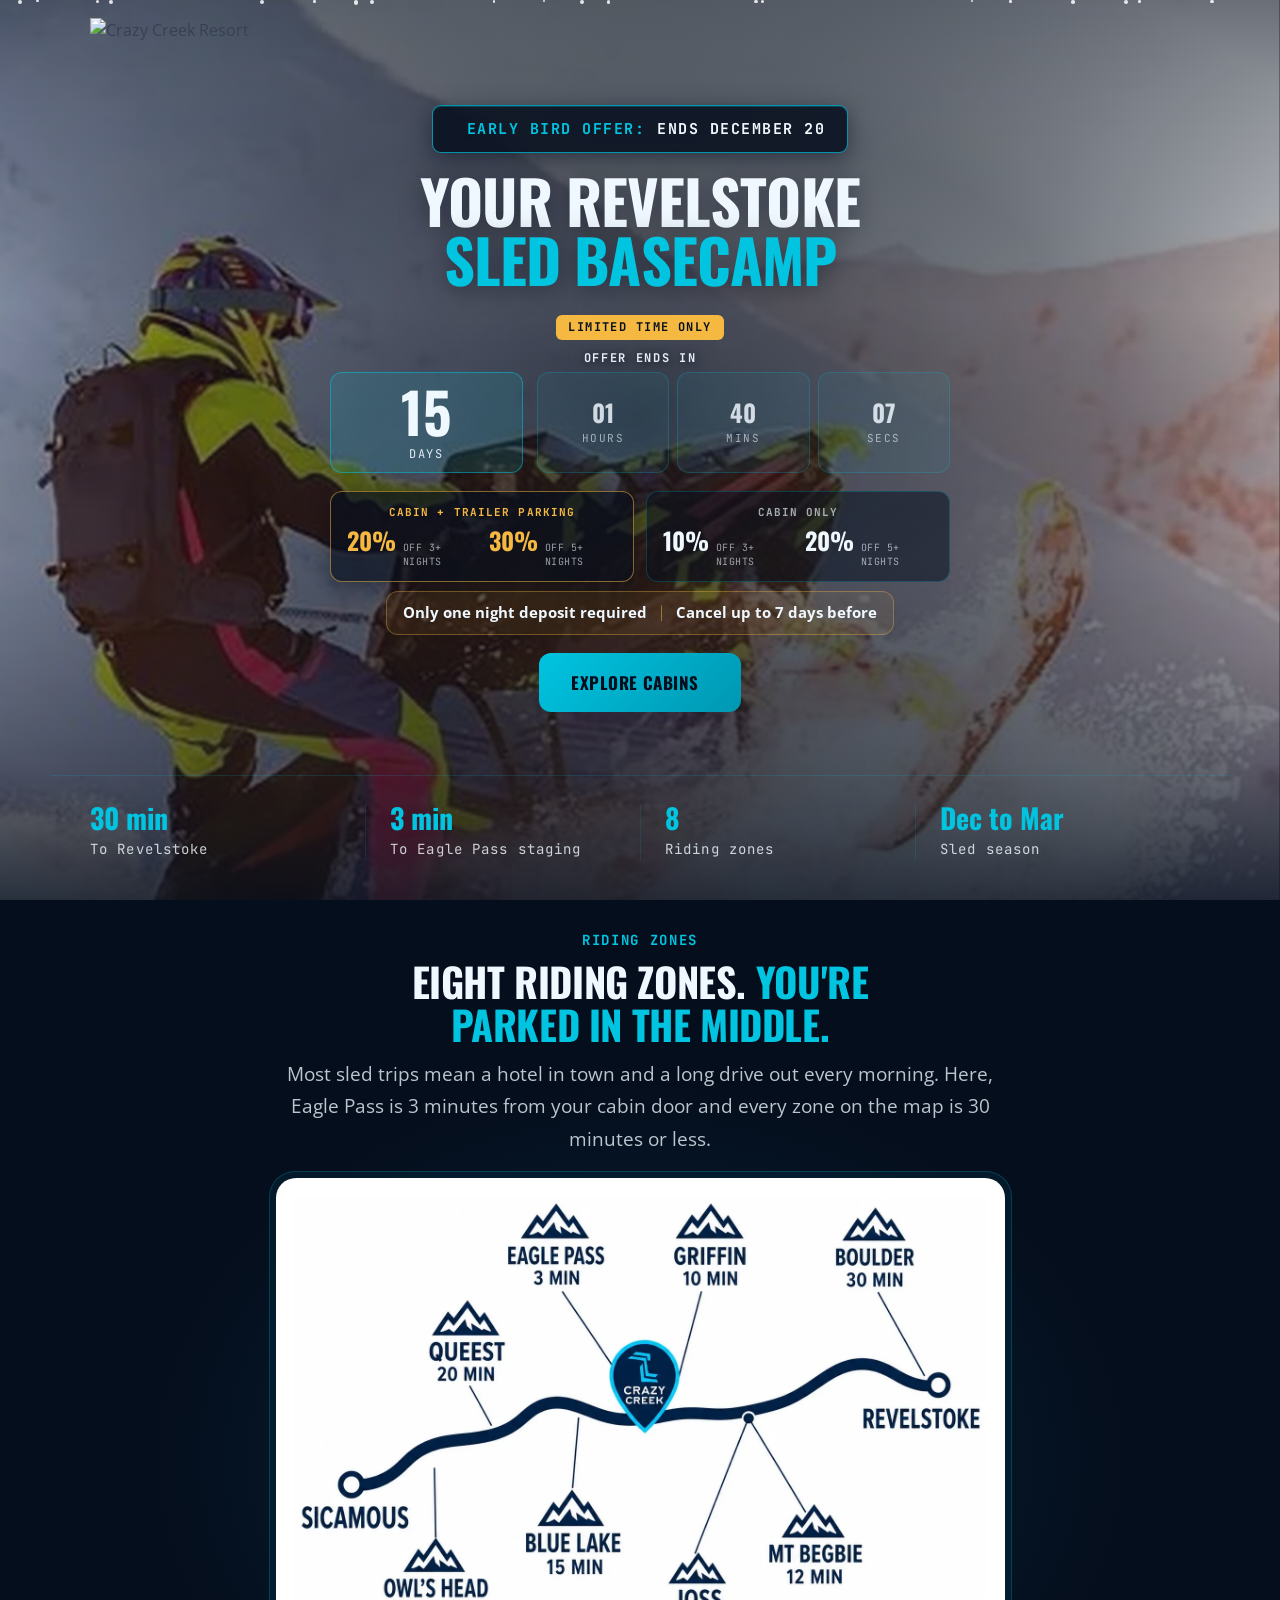
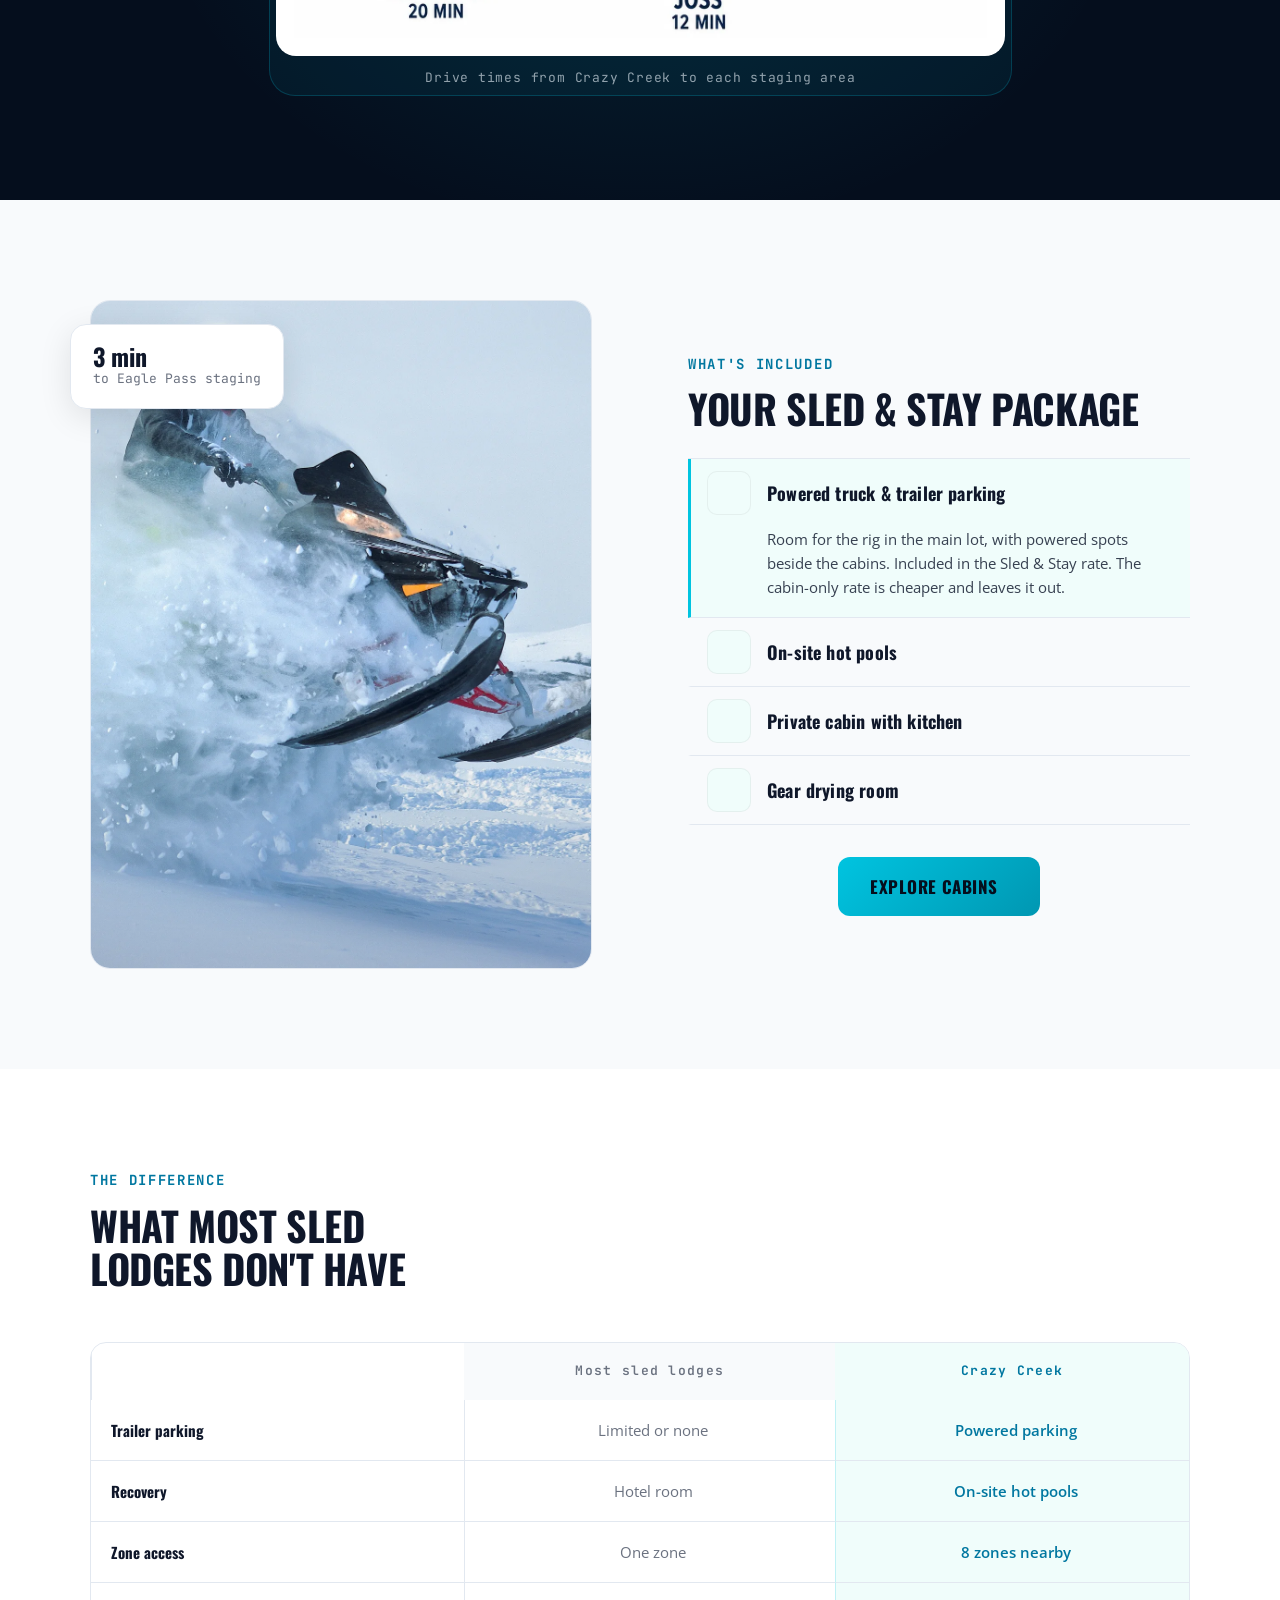
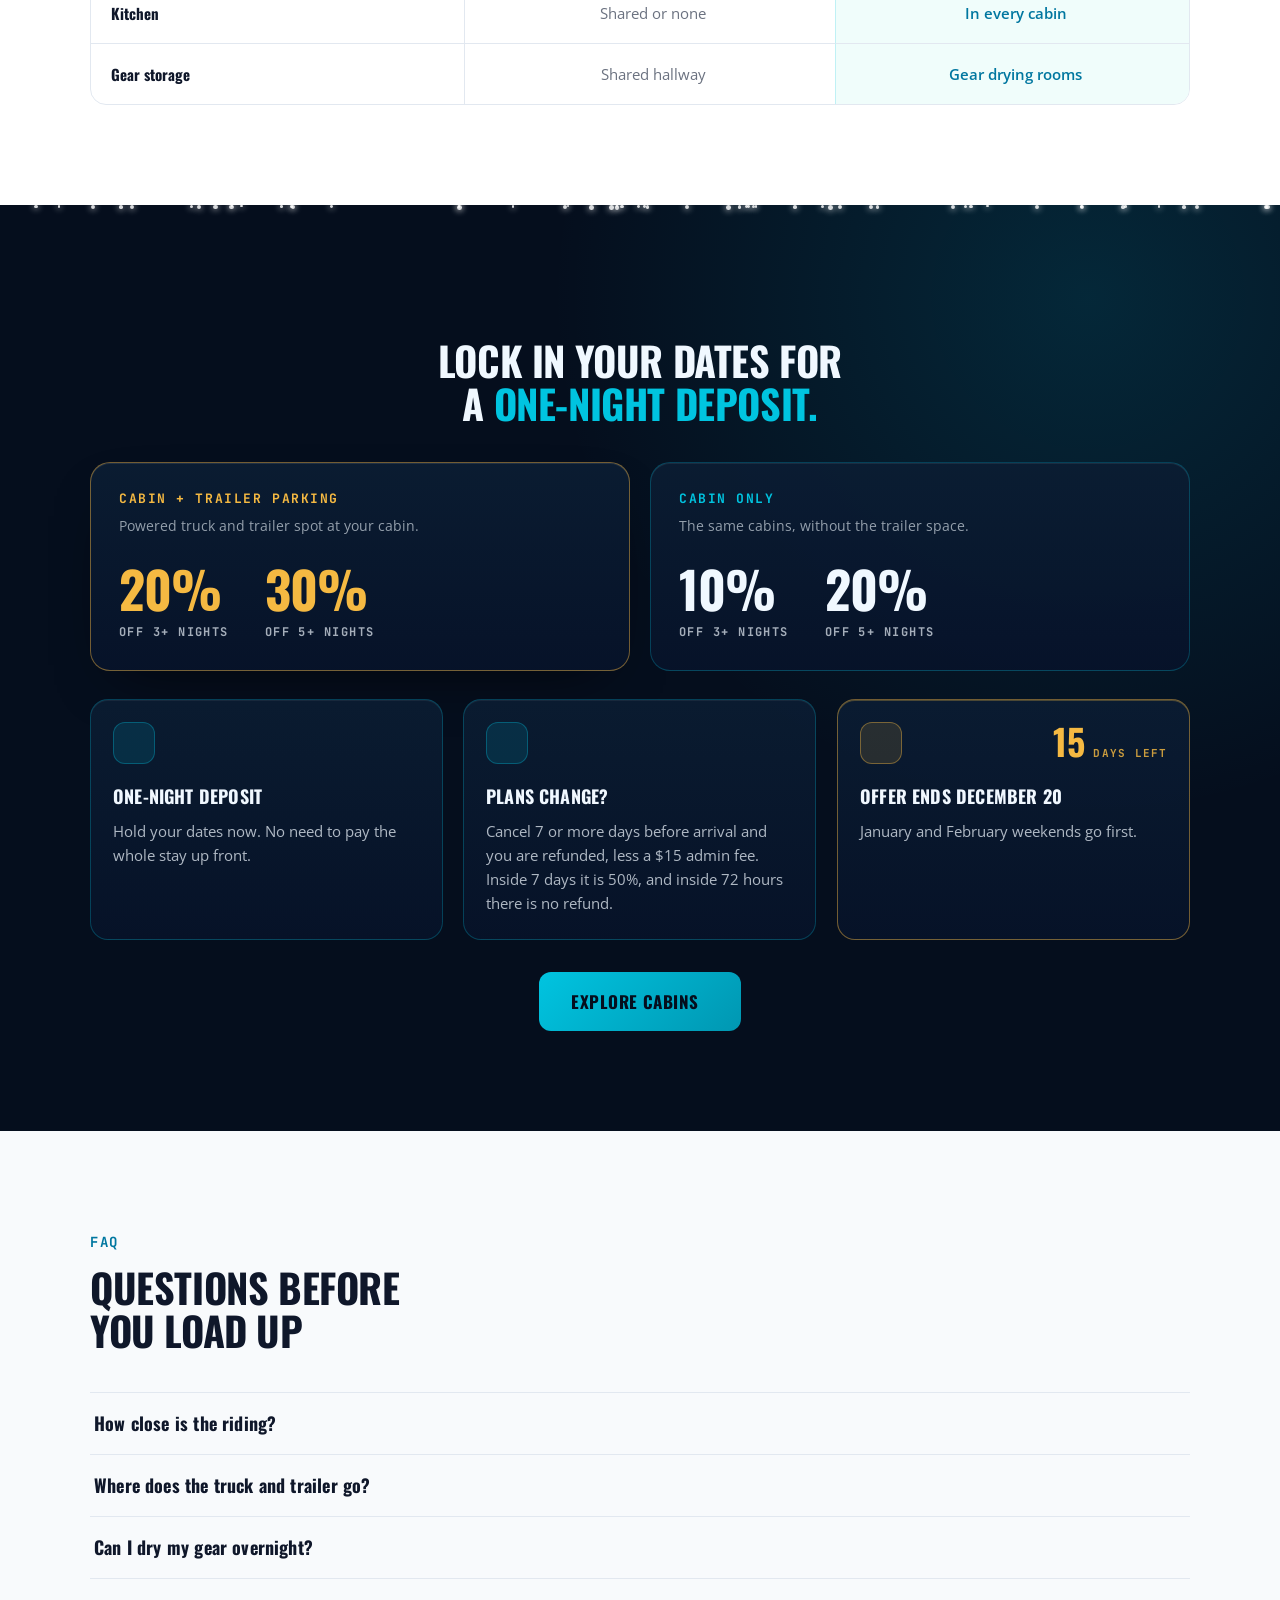
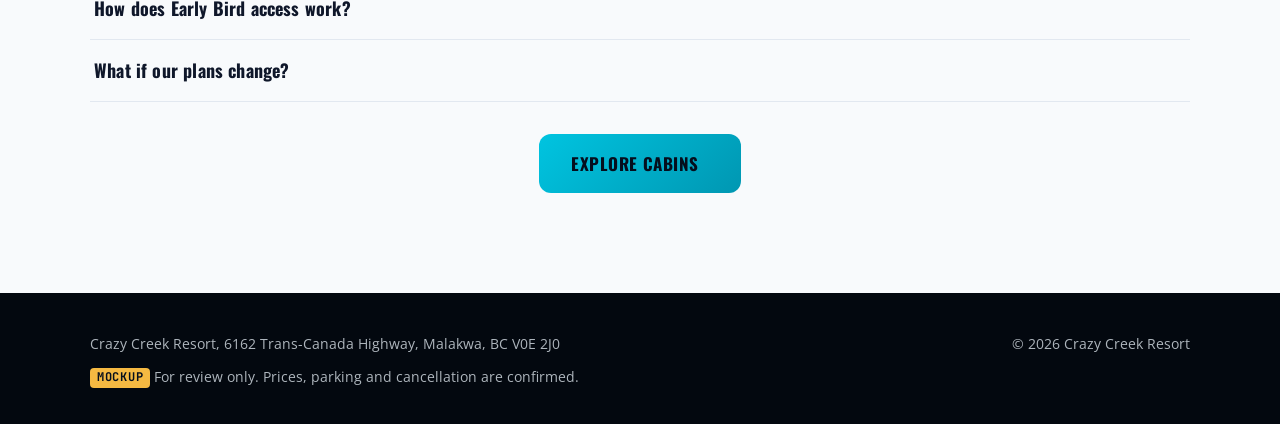
==== commit babad3ca: "fix(page-2): close the hole around the Explore cabins headline The headline sat in the group gap on " ====
--- a/page-1.html
+++ b/page-1.html
@@ -13,9 +13,9 @@
   <link rel="preconnect" href="https://fonts.googleapis.com">
   <link rel="preconnect" href="https://fonts.gstatic.com" crossorigin>
   <link rel="stylesheet" href="https://fonts.googleapis.com/css2?family=Oswald:wght@700&family=Open+Sans:wght@400;600;700&family=JetBrains+Mono:wght@500;700&display=swap">
-  <link rel="preload" as="image" href="img/rider-mobile.webp?v=121" media="(max-width: 767px)" fetchpriority="high">
-  <link rel="preload" as="image" href="img/rider-desktop.webp?v=121" media="(min-width: 768px)" fetchpriority="high">
-  <link rel="stylesheet" href="sled.css?v=121">
+  <link rel="preload" as="image" href="img/rider-mobile.webp?v=122" media="(max-width: 767px)" fetchpriority="high">
+  <link rel="preload" as="image" href="img/rider-desktop.webp?v=122" media="(min-width: 768px)" fetchpriority="high">
+  <link rel="stylesheet" href="sled.css?v=122">
   <link rel="stylesheet" href="https://cdn.jsdelivr.net/npm/@fortawesome/fontawesome-free@7.3.1/css/fontawesome.min.css" media="print" onload="this.media='all'">
   <link rel="stylesheet" href="https://cdn.jsdelivr.net/npm/@fortawesome/fontawesome-free@7.3.1/css/solid.min.css" media="print" onload="this.media='all'">
 </head>
@@ -31,8 +31,8 @@
     <!-- 1. Cinematic hero (live hero: rider photo, snow, mono chip, Oswald display) -->
     <section class="cc-hero cc-hero--center">
       <picture class="cc-hero__media">
-        <source media="(min-width: 768px)" srcset="img/rider-desktop.webp?v=121" width="1080" height="608">
-        <img src="img/rider-mobile.webp?v=121" alt="Snowmobiler throwing powder on a mountain slope" width="430" height="608" fetchpriority="high">
+        <source media="(min-width: 768px)" srcset="img/rider-desktop.webp?v=122" width="1080" height="608">
+        <img src="img/rider-mobile.webp?v=122" alt="Snowmobiler throwing powder on a mountain slope" width="430" height="608" fetchpriority="high">
       </picture>
       <div class="cc-snow" aria-hidden="true"></div>
       <div class="cc-hero__inner">
@@ -80,7 +80,7 @@
           <p class="cc-body">Most sled trips mean a hotel in town and a long drive out every morning. Here, Eagle Pass is 3 minutes from your cabin door and every zone on the map is 30 minutes or less.</p>
         </div>
         <figure class="cc-map" id="zone-map">
-          <img class="cc-map__img" src="img/map-trim-750.webp?v=121" srcset="img/map-trim-750.webp?v=121 750w, img/map-trim-1500.webp?v=121 1470w" sizes="(min-width: 1024px) 70vw, 92vw" alt="Map of Crazy Creek between Sicamous and Revelstoke: Eagle Pass 3 min, Griffin 10 min, Joss 12 min, Mt Begbie 12 min, Blue Lake 15 min, Queest 20 min, Owl's Head 20 min, Boulder 30 min" width="1470" height="938" loading="lazy" decoding="async">
+          <img class="cc-map__img" src="img/map-trim-750.webp?v=122" srcset="img/map-trim-750.webp?v=122 750w, img/map-trim-1500.webp?v=122 1470w" sizes="(min-width: 1024px) 70vw, 92vw" alt="Map of Crazy Creek between Sicamous and Revelstoke: Eagle Pass 3 min, Griffin 10 min, Joss 12 min, Mt Begbie 12 min, Blue Lake 15 min, Queest 20 min, Owl's Head 20 min, Boulder 30 min" width="1470" height="938" loading="lazy" decoding="async">
           <figcaption class="cc-caption">Drive times from Crazy Creek to each staging area</figcaption>
         </figure>
         <div class="cc-section-cta"><a data-step-link href="page-2.html" class="cc-btn">Explore cabins <i class="fa-solid fa-arrow-right" aria-hidden="true"></i></a></div>
@@ -91,7 +91,7 @@
     <section class="cc-section on-light">
       <div class="cc-wrap cc-split">
         <div class="cc-photo">
-          <div class="cc-photo__frame"><img class="cc-pan" src="img/sled-powder-closeup.webp?v=121" alt="Snowmobiler dropping downhill through a burst of fresh powder" width="1080" height="1600" loading="lazy" decoding="async"></div>
+          <div class="cc-photo__frame"><img class="cc-pan" src="img/sled-powder-closeup.webp?v=122" alt="Snowmobiler dropping downhill through a burst of fresh powder" width="1080" height="1600" loading="lazy" decoding="async"></div>
           <p class="cc-photo__badge"><strong>3 min</strong>to Eagle Pass staging</p>
         </div>
         <div>
@@ -202,6 +202,6 @@
     <a data-step-link href="page-2.html" class="cc-btn cc-btn--block">Explore cabins <i class="fa-solid fa-arrow-right" aria-hidden="true"></i></a>
   </div>
 
-  <script src="funnel.js?v=121" defer></script>
+  <script src="funnel.js?v=122" defer></script>
 </body>
 </html>
--- a/sled.css
+++ b/sled.css
@@ -886,15 +886,17 @@
    Two classes, so these beat the shared height tiers on specificity alone and
    do not depend on source order. */
 @media (min-width: 768px) {
-  .cc-hero--short.cc-hero--center { min-height: min(86svh, 900px); }
+  .cc-hero--short.cc-hero--center { min-height: min(82svh, 860px); }
   .cc-hero--short.cc-hero--center .cc-hero__inner {
     --sp-group: 26px; --sp-step: 14px; --sp-tight: 6px; --sp-optical: 12px;
+    --sp-title: 14px;
     padding-top: 40px; padding-bottom: 44px;
   }
 }
 @media (min-width: 768px) and (min-height: 940px) {
   .cc-hero--short.cc-hero--center .cc-hero__inner {
     --sp-group: 32px; --sp-step: 18px; --sp-tight: 9px; --sp-optical: 16px;
+    --sp-title: 18px;
   }
 }
 /* A genuinely short window is the one case where this hero does run out of
@@ -905,6 +907,19 @@
   .cc-hero--short.cc-hero--center { min-height: 0; }
   .cc-hero--short.cc-hero--center .cc-hero__inner {
     --sp-group: 16px; --sp-step: 9px; --sp-tight: 4px; --sp-optical: 8px;
+    --sp-title: 8px;
     padding-top: 20px; padding-bottom: 24px;
   }
 }
+
+/* The headline sits in the group gap on both sides, which made its two gaps
+   the largest in the hero: 32px above and 48px below at 1080, against 9px
+   inside the countdown group. That reads as a hole around the title rather
+   than as rhythm. Give the title its own knob and pull it up to the chip, so
+   the two read as one masthead block and the group gaps below stay generous.
+   Below runs 4px looser than above: "EXPLORE CABINS" is all caps with no
+   descenders, so an equal measured gap looks tighter underneath. */
+@media (min-width: 768px) {
+  .cc-hero--short.cc-hero--center .cc-display { margin-top: var(--sp-title); }
+  .cc-hero--short.cc-hero--center .cc-display + .cc-clock__lead { margin-top: calc(var(--sp-title) + 4px); }
+}
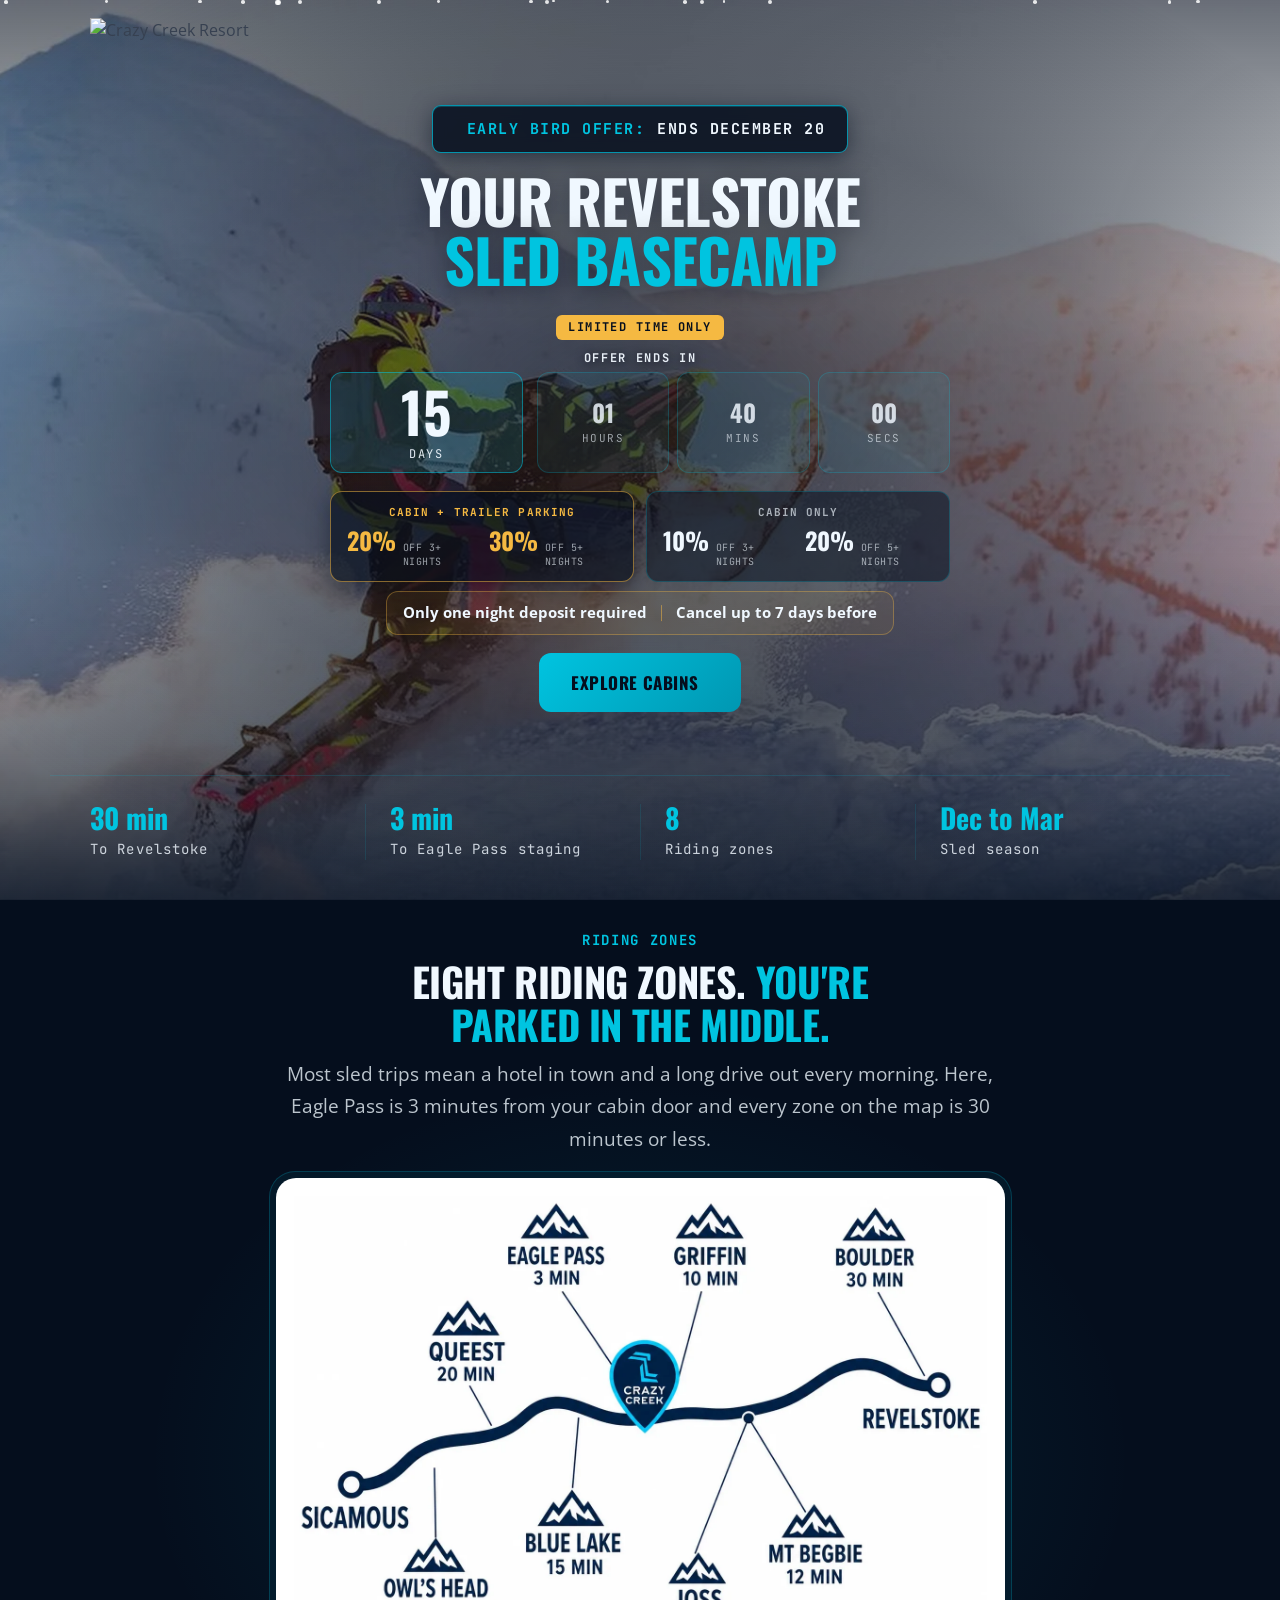
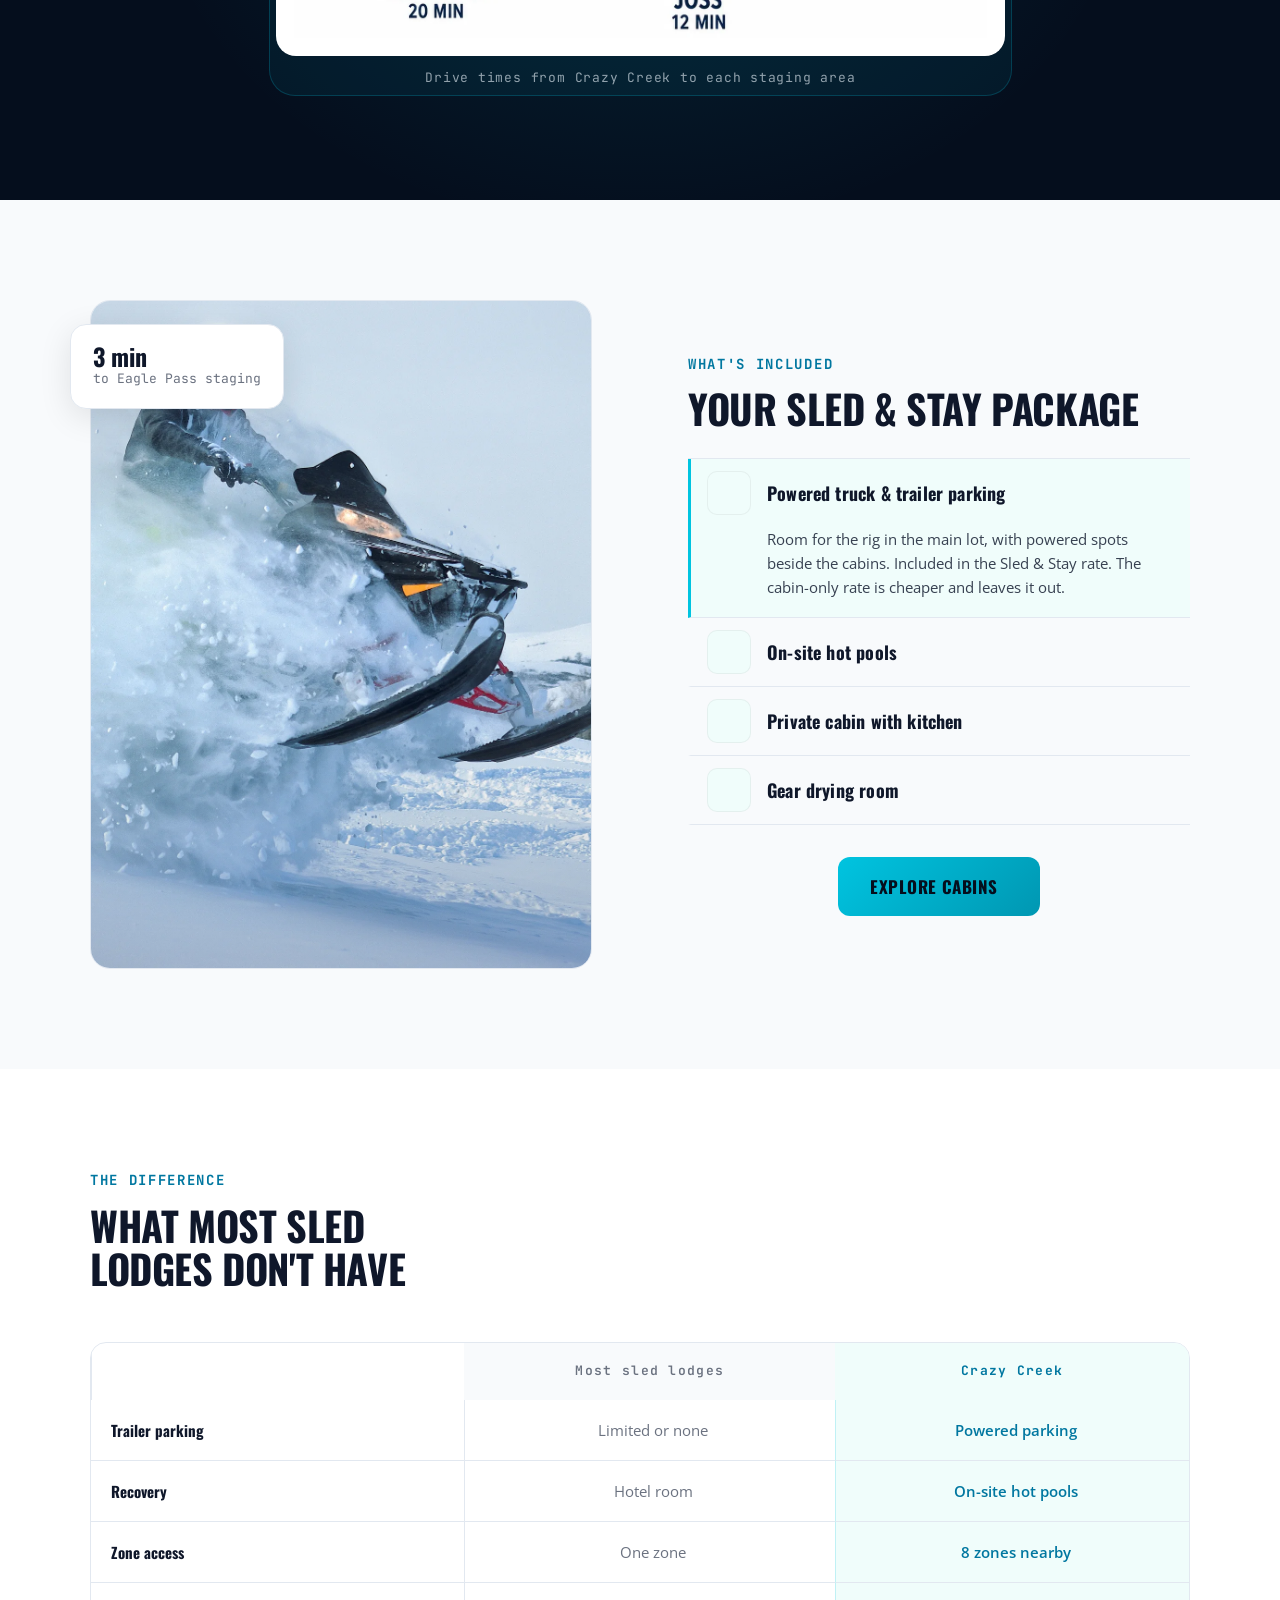
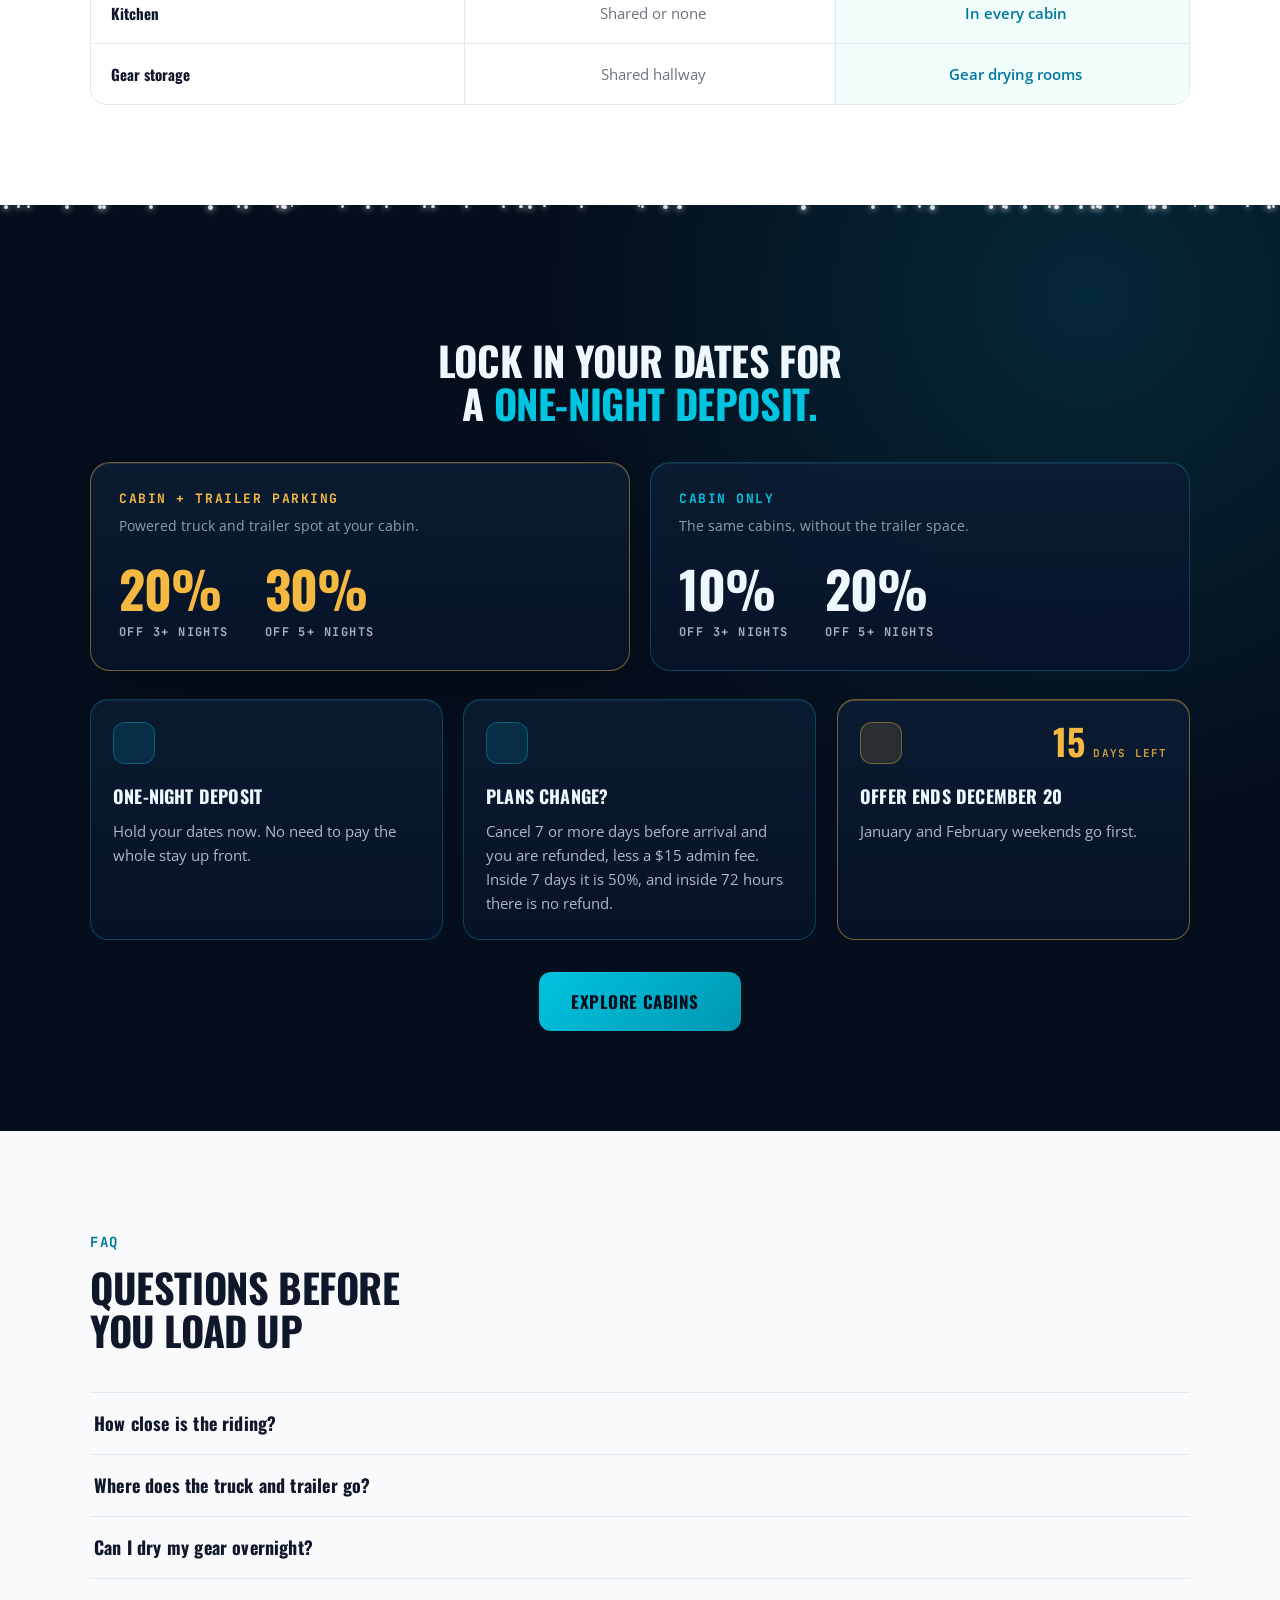
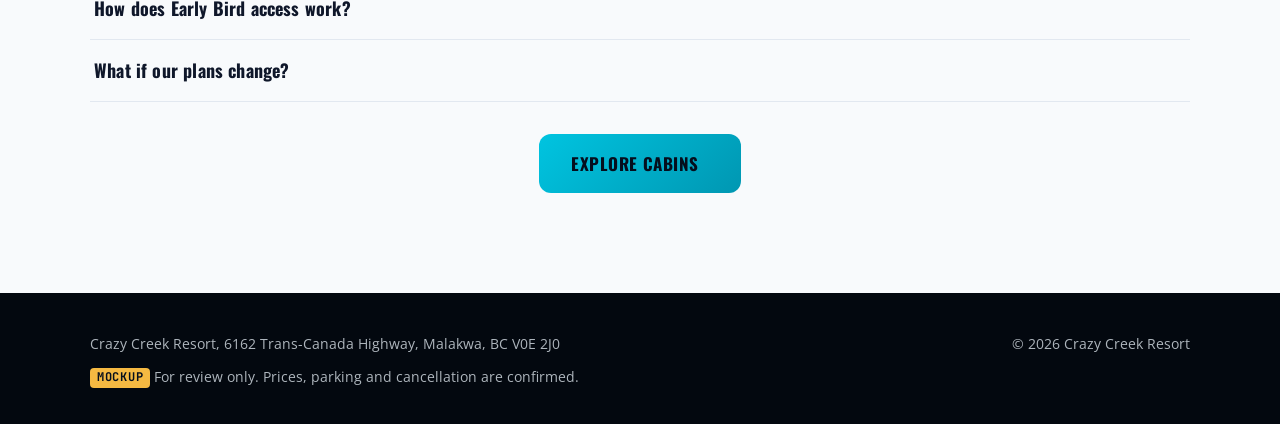
==== commit f850b302: "fix(page-3): close the 91px hole above the deposit pill An earlier pass made the left column a flex " ====
--- a/page-1.html
+++ b/page-1.html
@@ -13,9 +13,9 @@
   <link rel="preconnect" href="https://fonts.googleapis.com">
   <link rel="preconnect" href="https://fonts.gstatic.com" crossorigin>
   <link rel="stylesheet" href="https://fonts.googleapis.com/css2?family=Oswald:wght@700&family=Open+Sans:wght@400;600;700&family=JetBrains+Mono:wght@500;700&display=swap">
-  <link rel="preload" as="image" href="img/rider-mobile.webp?v=122" media="(max-width: 767px)" fetchpriority="high">
-  <link rel="preload" as="image" href="img/rider-desktop.webp?v=122" media="(min-width: 768px)" fetchpriority="high">
-  <link rel="stylesheet" href="sled.css?v=122">
+  <link rel="preload" as="image" href="img/rider-mobile.webp?v=123" media="(max-width: 767px)" fetchpriority="high">
+  <link rel="preload" as="image" href="img/rider-desktop.webp?v=123" media="(min-width: 768px)" fetchpriority="high">
+  <link rel="stylesheet" href="sled.css?v=123">
   <link rel="stylesheet" href="https://cdn.jsdelivr.net/npm/@fortawesome/fontawesome-free@7.3.1/css/fontawesome.min.css" media="print" onload="this.media='all'">
   <link rel="stylesheet" href="https://cdn.jsdelivr.net/npm/@fortawesome/fontawesome-free@7.3.1/css/solid.min.css" media="print" onload="this.media='all'">
 </head>
@@ -31,8 +31,8 @@
     <!-- 1. Cinematic hero (live hero: rider photo, snow, mono chip, Oswald display) -->
     <section class="cc-hero cc-hero--center">
       <picture class="cc-hero__media">
-        <source media="(min-width: 768px)" srcset="img/rider-desktop.webp?v=122" width="1080" height="608">
-        <img src="img/rider-mobile.webp?v=122" alt="Snowmobiler throwing powder on a mountain slope" width="430" height="608" fetchpriority="high">
+        <source media="(min-width: 768px)" srcset="img/rider-desktop.webp?v=123" width="1080" height="608">
+        <img src="img/rider-mobile.webp?v=123" alt="Snowmobiler throwing powder on a mountain slope" width="430" height="608" fetchpriority="high">
       </picture>
       <div class="cc-snow" aria-hidden="true"></div>
       <div class="cc-hero__inner">
@@ -80,7 +80,7 @@
           <p class="cc-body">Most sled trips mean a hotel in town and a long drive out every morning. Here, Eagle Pass is 3 minutes from your cabin door and every zone on the map is 30 minutes or less.</p>
         </div>
         <figure class="cc-map" id="zone-map">
-          <img class="cc-map__img" src="img/map-trim-750.webp?v=122" srcset="img/map-trim-750.webp?v=122 750w, img/map-trim-1500.webp?v=122 1470w" sizes="(min-width: 1024px) 70vw, 92vw" alt="Map of Crazy Creek between Sicamous and Revelstoke: Eagle Pass 3 min, Griffin 10 min, Joss 12 min, Mt Begbie 12 min, Blue Lake 15 min, Queest 20 min, Owl's Head 20 min, Boulder 30 min" width="1470" height="938" loading="lazy" decoding="async">
+          <img class="cc-map__img" src="img/map-trim-750.webp?v=123" srcset="img/map-trim-750.webp?v=123 750w, img/map-trim-1500.webp?v=123 1470w" sizes="(min-width: 1024px) 70vw, 92vw" alt="Map of Crazy Creek between Sicamous and Revelstoke: Eagle Pass 3 min, Griffin 10 min, Joss 12 min, Mt Begbie 12 min, Blue Lake 15 min, Queest 20 min, Owl's Head 20 min, Boulder 30 min" width="1470" height="938" loading="lazy" decoding="async">
           <figcaption class="cc-caption">Drive times from Crazy Creek to each staging area</figcaption>
         </figure>
         <div class="cc-section-cta"><a data-step-link href="page-2.html" class="cc-btn">Explore cabins <i class="fa-solid fa-arrow-right" aria-hidden="true"></i></a></div>
@@ -91,7 +91,7 @@
     <section class="cc-section on-light">
       <div class="cc-wrap cc-split">
         <div class="cc-photo">
-          <div class="cc-photo__frame"><img class="cc-pan" src="img/sled-powder-closeup.webp?v=122" alt="Snowmobiler dropping downhill through a burst of fresh powder" width="1080" height="1600" loading="lazy" decoding="async"></div>
+          <div class="cc-photo__frame"><img class="cc-pan" src="img/sled-powder-closeup.webp?v=123" alt="Snowmobiler dropping downhill through a burst of fresh powder" width="1080" height="1600" loading="lazy" decoding="async"></div>
           <p class="cc-photo__badge"><strong>3 min</strong>to Eagle Pass staging</p>
         </div>
         <div>
@@ -202,6 +202,6 @@
     <a data-step-link href="page-2.html" class="cc-btn cc-btn--block">Explore cabins <i class="fa-solid fa-arrow-right" aria-hidden="true"></i></a>
   </div>
 
-  <script src="funnel.js?v=122" defer></script>
+  <script src="funnel.js?v=123" defer></script>
 </body>
 </html>
--- a/sled.css
+++ b/sled.css
@@ -837,15 +837,15 @@
 /* the delivery promise sits on its own line under the scope of the code */
 .cc-form__lead-when { display: block; }
 
-/* The two columns' boxes already align; the left column's content was
-   finishing short of its box, so the deposit pill sat above the card's
-   bottom edge. Make the column a flex stack and let the offer cards
-   absorb the slack, which puts it at a group boundary and keeps the
-   bottoms level whichever column happens to be taller. */
-@media (min-width: 1024px) {
-  .cc-vip__top { display: flex; flex-direction: column; }
-  .cc-vip__top .cc-ocards { margin-bottom: auto; }
-}
+/* An earlier pass made this column a flex stack and let the offer cards
+   absorb every pixel of slack, so the deposit pill would finish level with
+   the form card's bottom edge. It bought that level edge with a 91px hole
+   between the cards and the pill where the rhythm calls for 13px, and a gap
+   seven times wider than any other in the column reads as a mistake, not as
+   alignment. The edge it was matching is invisible anyway: above 1024px this
+   column has no background, border or shadow, so nothing marks where it ends.
+   Let the column close on its own rhythm and align the two columns along the
+   edge the eye actually checks, the top they already share. */
 
 /* ---------- Selkirk card: lighter scrim ----------
    Every other card's proof sits in the middle of its frame, so the standard
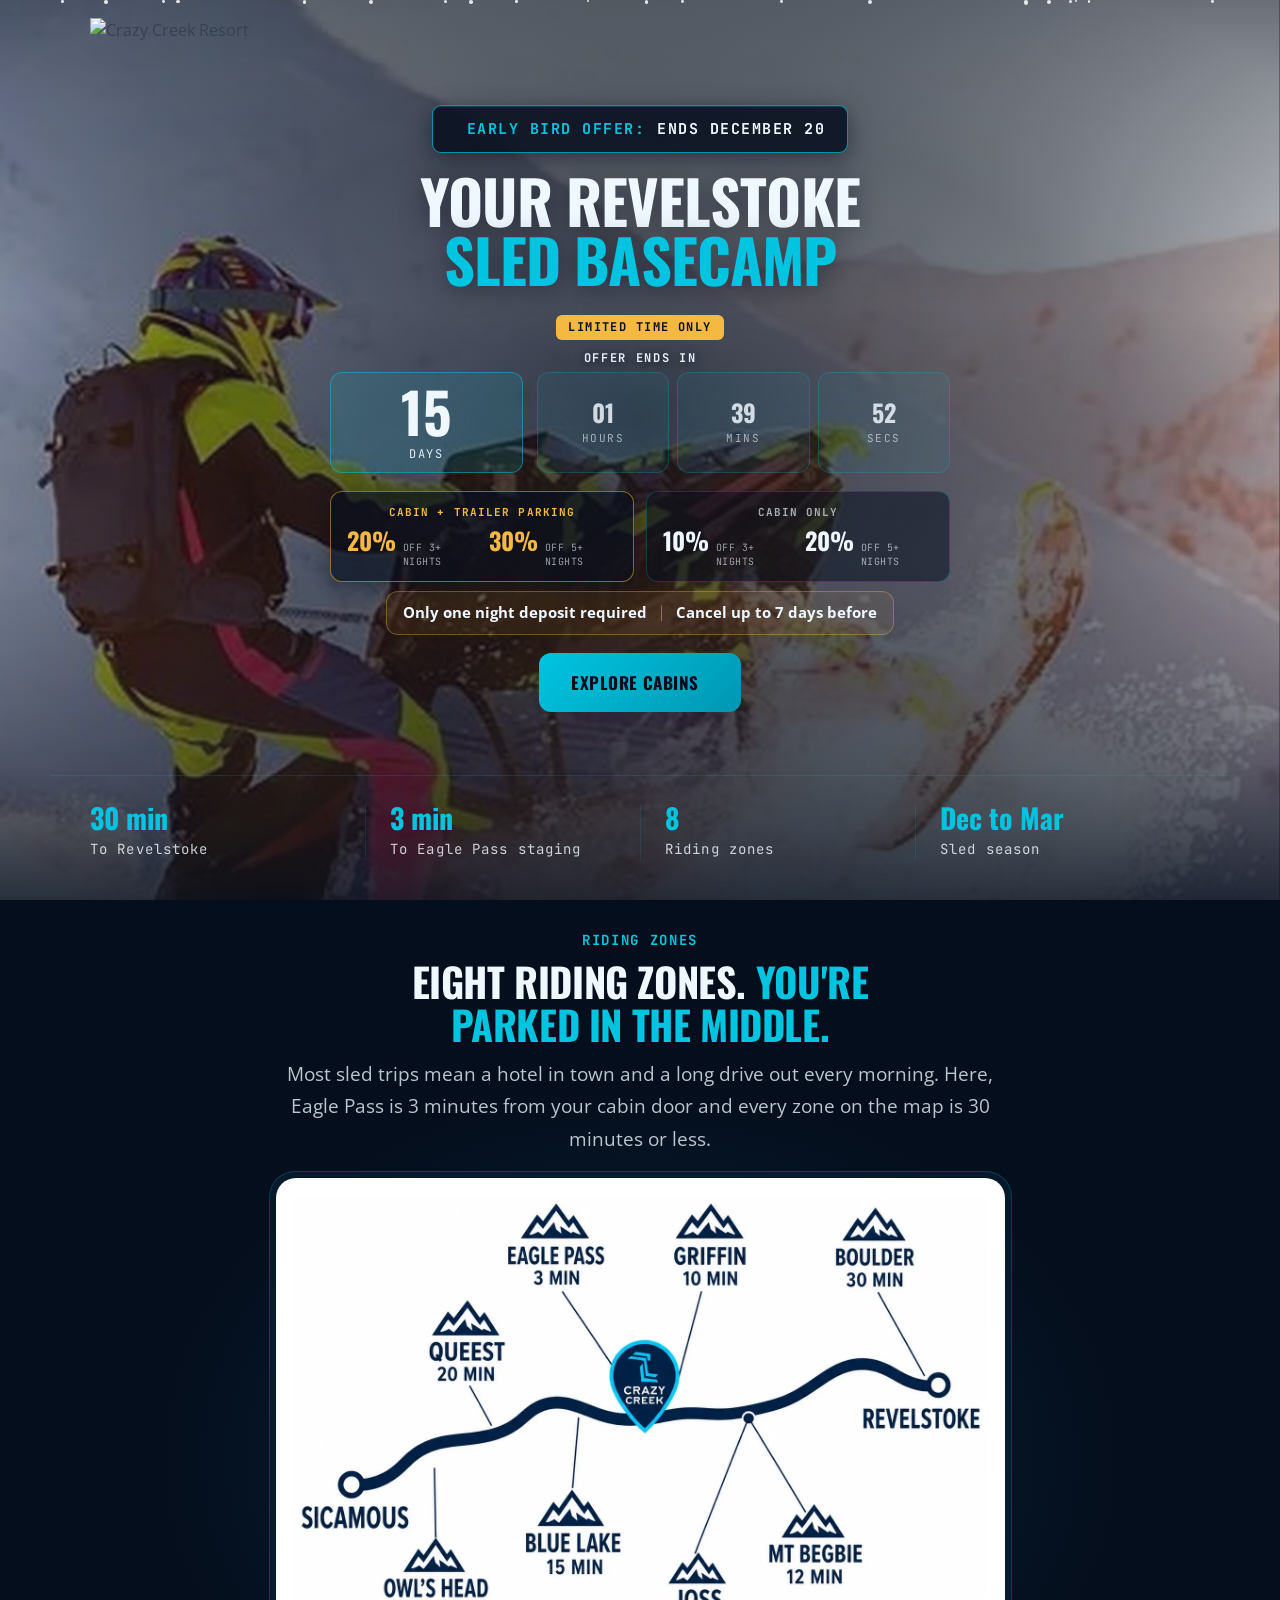
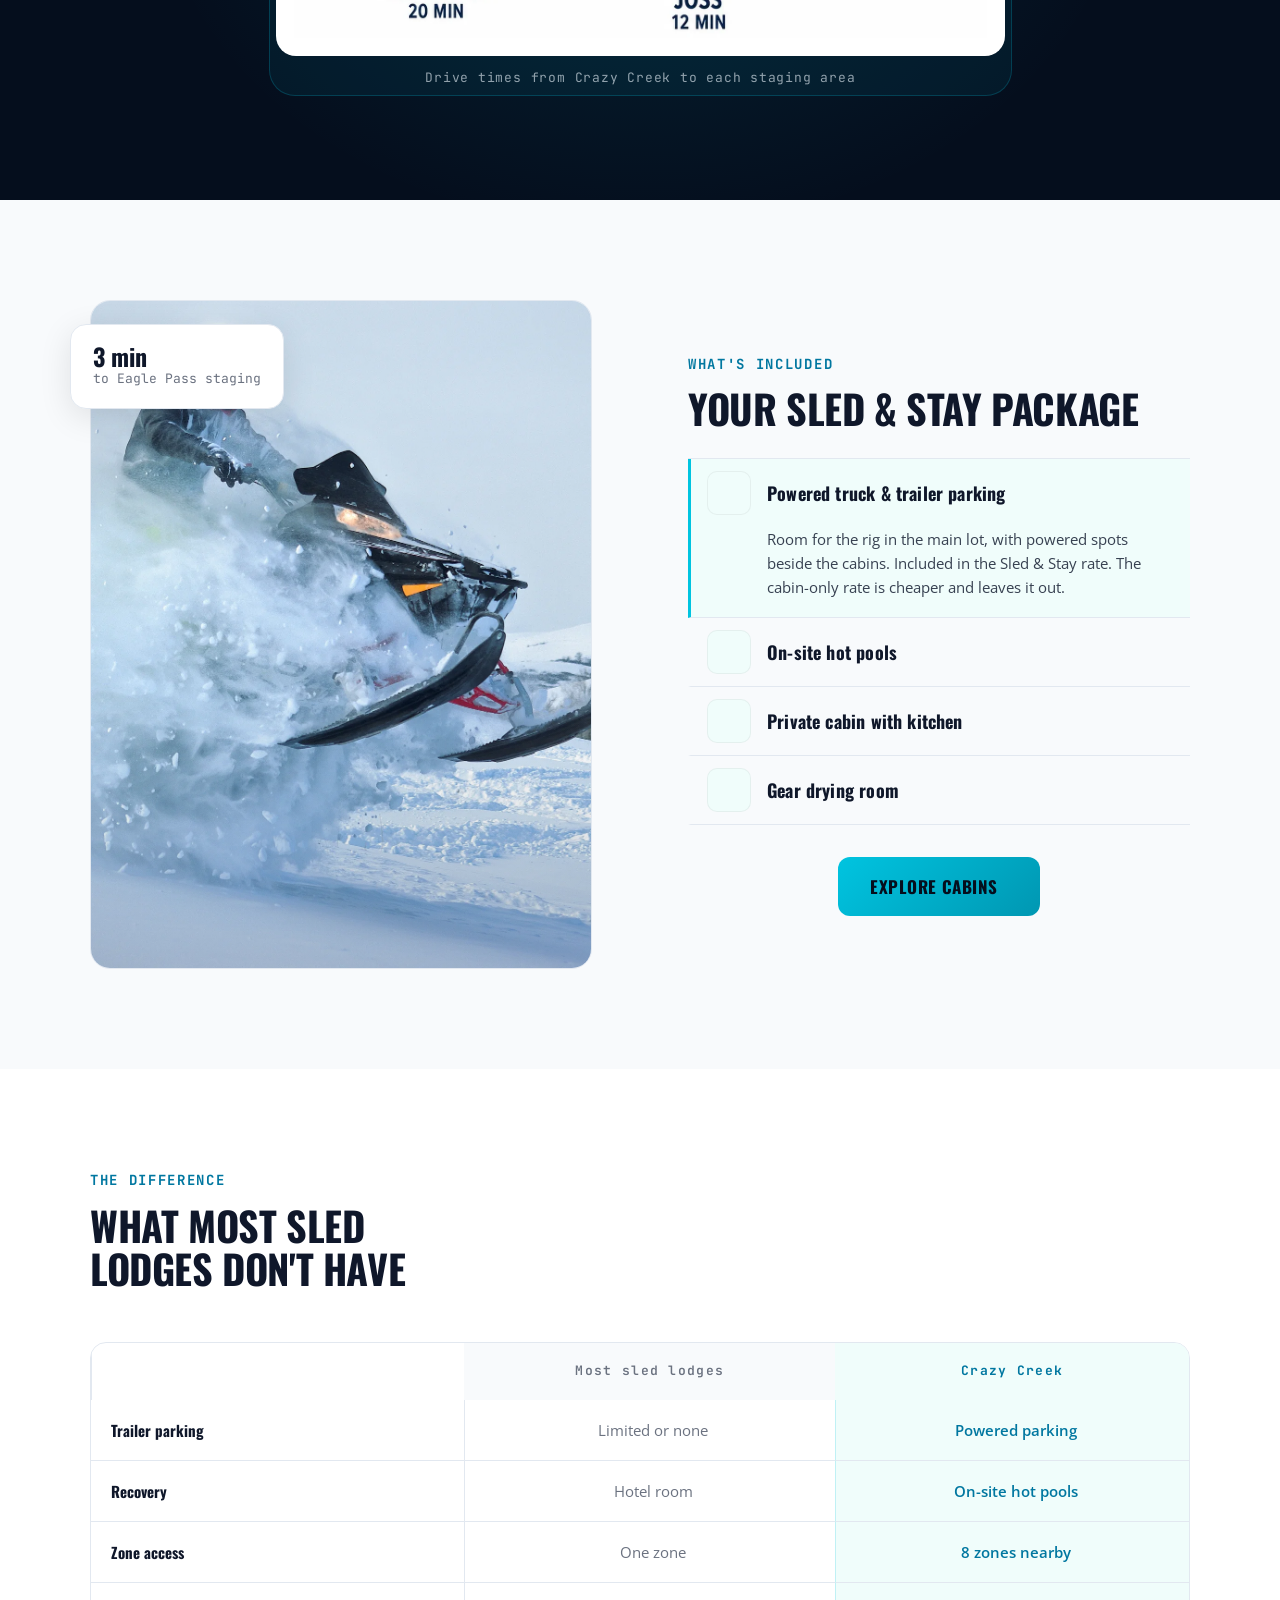
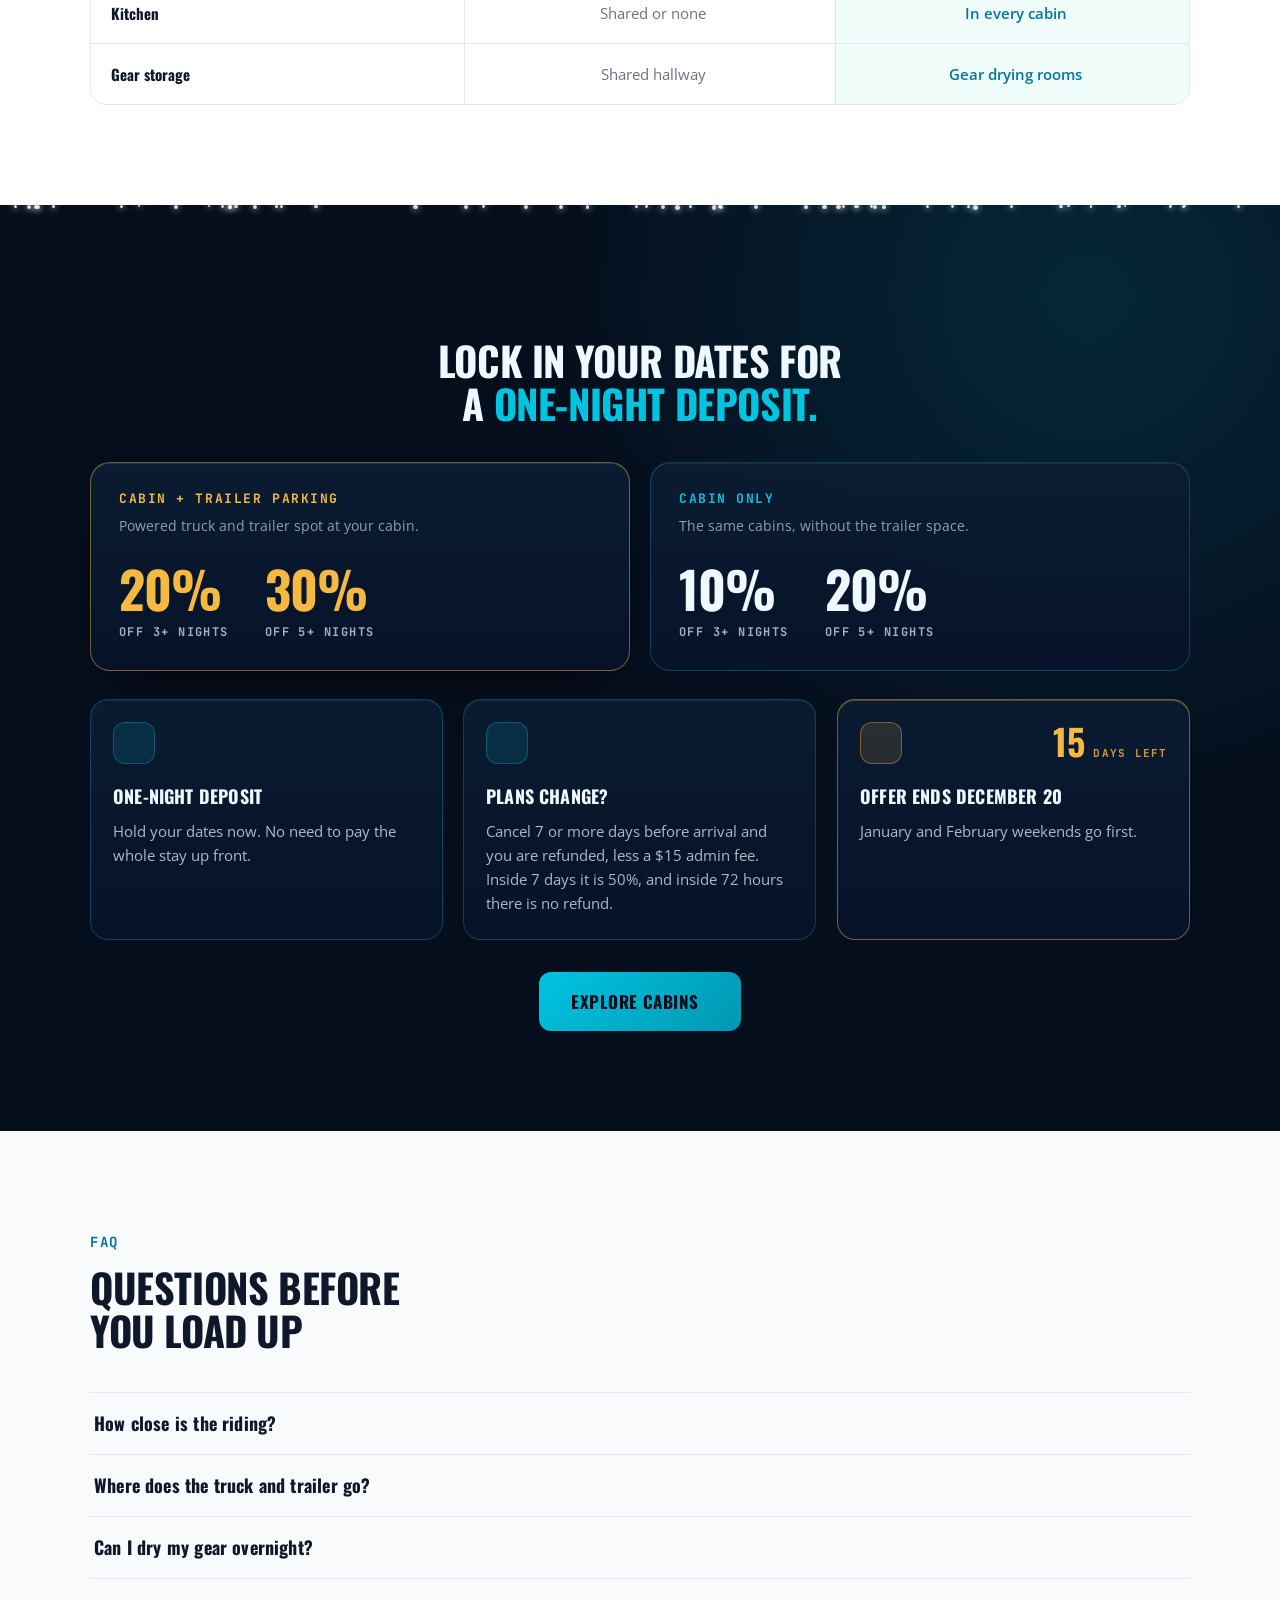
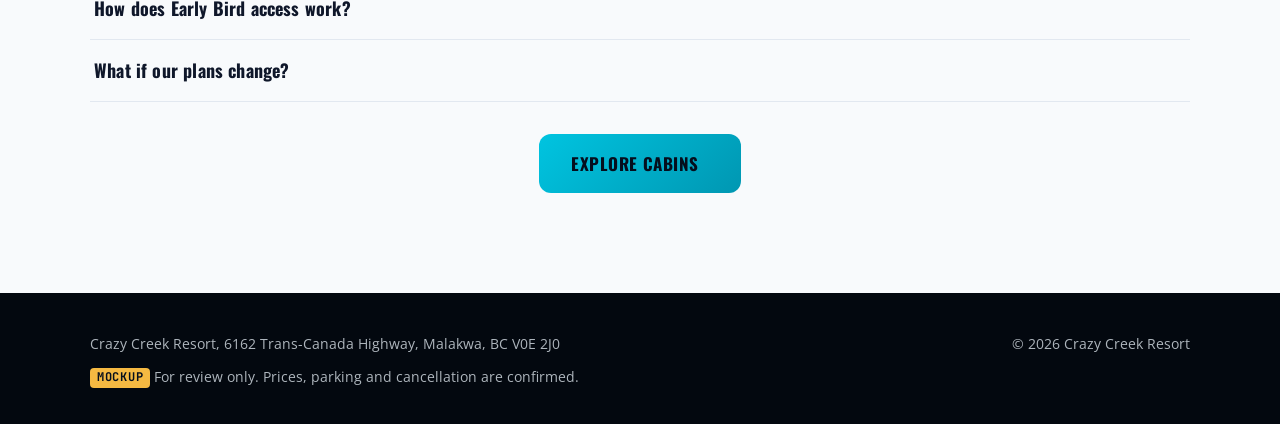
==== commit a0fda2a2: "fix(page-3): centre the left column against the form, drop "(optional)" The form card is taller than" ====
--- a/page-1.html
+++ b/page-1.html
@@ -13,9 +13,9 @@
   <link rel="preconnect" href="https://fonts.googleapis.com">
   <link rel="preconnect" href="https://fonts.gstatic.com" crossorigin>
   <link rel="stylesheet" href="https://fonts.googleapis.com/css2?family=Oswald:wght@700&family=Open+Sans:wght@400;600;700&family=JetBrains+Mono:wght@500;700&display=swap">
-  <link rel="preload" as="image" href="img/rider-mobile.webp?v=123" media="(max-width: 767px)" fetchpriority="high">
-  <link rel="preload" as="image" href="img/rider-desktop.webp?v=123" media="(min-width: 768px)" fetchpriority="high">
-  <link rel="stylesheet" href="sled.css?v=123">
+  <link rel="preload" as="image" href="img/rider-mobile.webp?v=125" media="(max-width: 767px)" fetchpriority="high">
+  <link rel="preload" as="image" href="img/rider-desktop.webp?v=125" media="(min-width: 768px)" fetchpriority="high">
+  <link rel="stylesheet" href="sled.css?v=125">
   <link rel="stylesheet" href="https://cdn.jsdelivr.net/npm/@fortawesome/fontawesome-free@7.3.1/css/fontawesome.min.css" media="print" onload="this.media='all'">
   <link rel="stylesheet" href="https://cdn.jsdelivr.net/npm/@fortawesome/fontawesome-free@7.3.1/css/solid.min.css" media="print" onload="this.media='all'">
 </head>
@@ -31,8 +31,8 @@
     <!-- 1. Cinematic hero (live hero: rider photo, snow, mono chip, Oswald display) -->
     <section class="cc-hero cc-hero--center">
       <picture class="cc-hero__media">
-        <source media="(min-width: 768px)" srcset="img/rider-desktop.webp?v=123" width="1080" height="608">
-        <img src="img/rider-mobile.webp?v=123" alt="Snowmobiler throwing powder on a mountain slope" width="430" height="608" fetchpriority="high">
+        <source media="(min-width: 768px)" srcset="img/rider-desktop.webp?v=125" width="1080" height="608">
+        <img src="img/rider-mobile.webp?v=125" alt="Snowmobiler throwing powder on a mountain slope" width="430" height="608" fetchpriority="high">
       </picture>
       <div class="cc-snow" aria-hidden="true"></div>
       <div class="cc-hero__inner">
@@ -80,7 +80,7 @@
           <p class="cc-body">Most sled trips mean a hotel in town and a long drive out every morning. Here, Eagle Pass is 3 minutes from your cabin door and every zone on the map is 30 minutes or less.</p>
         </div>
         <figure class="cc-map" id="zone-map">
-          <img class="cc-map__img" src="img/map-trim-750.webp?v=123" srcset="img/map-trim-750.webp?v=123 750w, img/map-trim-1500.webp?v=123 1470w" sizes="(min-width: 1024px) 70vw, 92vw" alt="Map of Crazy Creek between Sicamous and Revelstoke: Eagle Pass 3 min, Griffin 10 min, Joss 12 min, Mt Begbie 12 min, Blue Lake 15 min, Queest 20 min, Owl's Head 20 min, Boulder 30 min" width="1470" height="938" loading="lazy" decoding="async">
+          <img class="cc-map__img" src="img/map-trim-750.webp?v=125" srcset="img/map-trim-750.webp?v=125 750w, img/map-trim-1500.webp?v=125 1470w" sizes="(min-width: 1024px) 70vw, 92vw" alt="Map of Crazy Creek between Sicamous and Revelstoke: Eagle Pass 3 min, Griffin 10 min, Joss 12 min, Mt Begbie 12 min, Blue Lake 15 min, Queest 20 min, Owl's Head 20 min, Boulder 30 min" width="1470" height="938" loading="lazy" decoding="async">
           <figcaption class="cc-caption">Drive times from Crazy Creek to each staging area</figcaption>
         </figure>
         <div class="cc-section-cta"><a data-step-link href="page-2.html" class="cc-btn">Explore cabins <i class="fa-solid fa-arrow-right" aria-hidden="true"></i></a></div>
@@ -91,7 +91,7 @@
     <section class="cc-section on-light">
       <div class="cc-wrap cc-split">
         <div class="cc-photo">
-          <div class="cc-photo__frame"><img class="cc-pan" src="img/sled-powder-closeup.webp?v=123" alt="Snowmobiler dropping downhill through a burst of fresh powder" width="1080" height="1600" loading="lazy" decoding="async"></div>
+          <div class="cc-photo__frame"><img class="cc-pan" src="img/sled-powder-closeup.webp?v=125" alt="Snowmobiler dropping downhill through a burst of fresh powder" width="1080" height="1600" loading="lazy" decoding="async"></div>
           <p class="cc-photo__badge"><strong>3 min</strong>to Eagle Pass staging</p>
         </div>
         <div>
@@ -202,6 +202,6 @@
     <a data-step-link href="page-2.html" class="cc-btn cc-btn--block">Explore cabins <i class="fa-solid fa-arrow-right" aria-hidden="true"></i></a>
   </div>
 
-  <script src="funnel.js?v=123" defer></script>
+  <script src="funnel.js?v=125" defer></script>
 </body>
 </html>
--- a/sled.css
+++ b/sled.css
@@ -837,15 +837,19 @@
 /* the delivery promise sits on its own line under the scope of the code */
 .cc-form__lead-when { display: block; }
 
-/* An earlier pass made this column a flex stack and let the offer cards
-   absorb every pixel of slack, so the deposit pill would finish level with
-   the form card's bottom edge. It bought that level edge with a 91px hole
-   between the cards and the pill where the rhythm calls for 13px, and a gap
-   seven times wider than any other in the column reads as a mistake, not as
-   alignment. The edge it was matching is invisible anyway: above 1024px this
-   column has no background, border or shadow, so nothing marks where it ends.
-   Let the column close on its own rhythm and align the two columns along the
-   edge the eye actually checks, the top they already share. */
+/* The form card is taller than this column's content, so the two never end
+   level on their own. An earlier pass dumped all 78px of that difference into
+   one gap, which opened a 91px hole above the deposit pill where the rhythm
+   calls for 13px. Letting the column simply close on its own rhythm fixed the
+   hole but left the card hanging ~78px lower, which reads as a misalignment.
+   Centre the column against the card instead: the rhythm is untouched, the
+   difference splits into ~39px above and below, and because this column has
+   no background above 1024px that split is invisible. It also lands the crown
+   chip within a couple of pixels of the form's first line, so the two columns
+   start together. */
+@media (min-width: 1024px) {
+  .cc-vip__top { display: flex; flex-direction: column; justify-content: center; padding-top: 0; }
+}
 
 /* ---------- Selkirk card: lighter scrim ----------
    Every other card's proof sits in the middle of its frame, so the standard
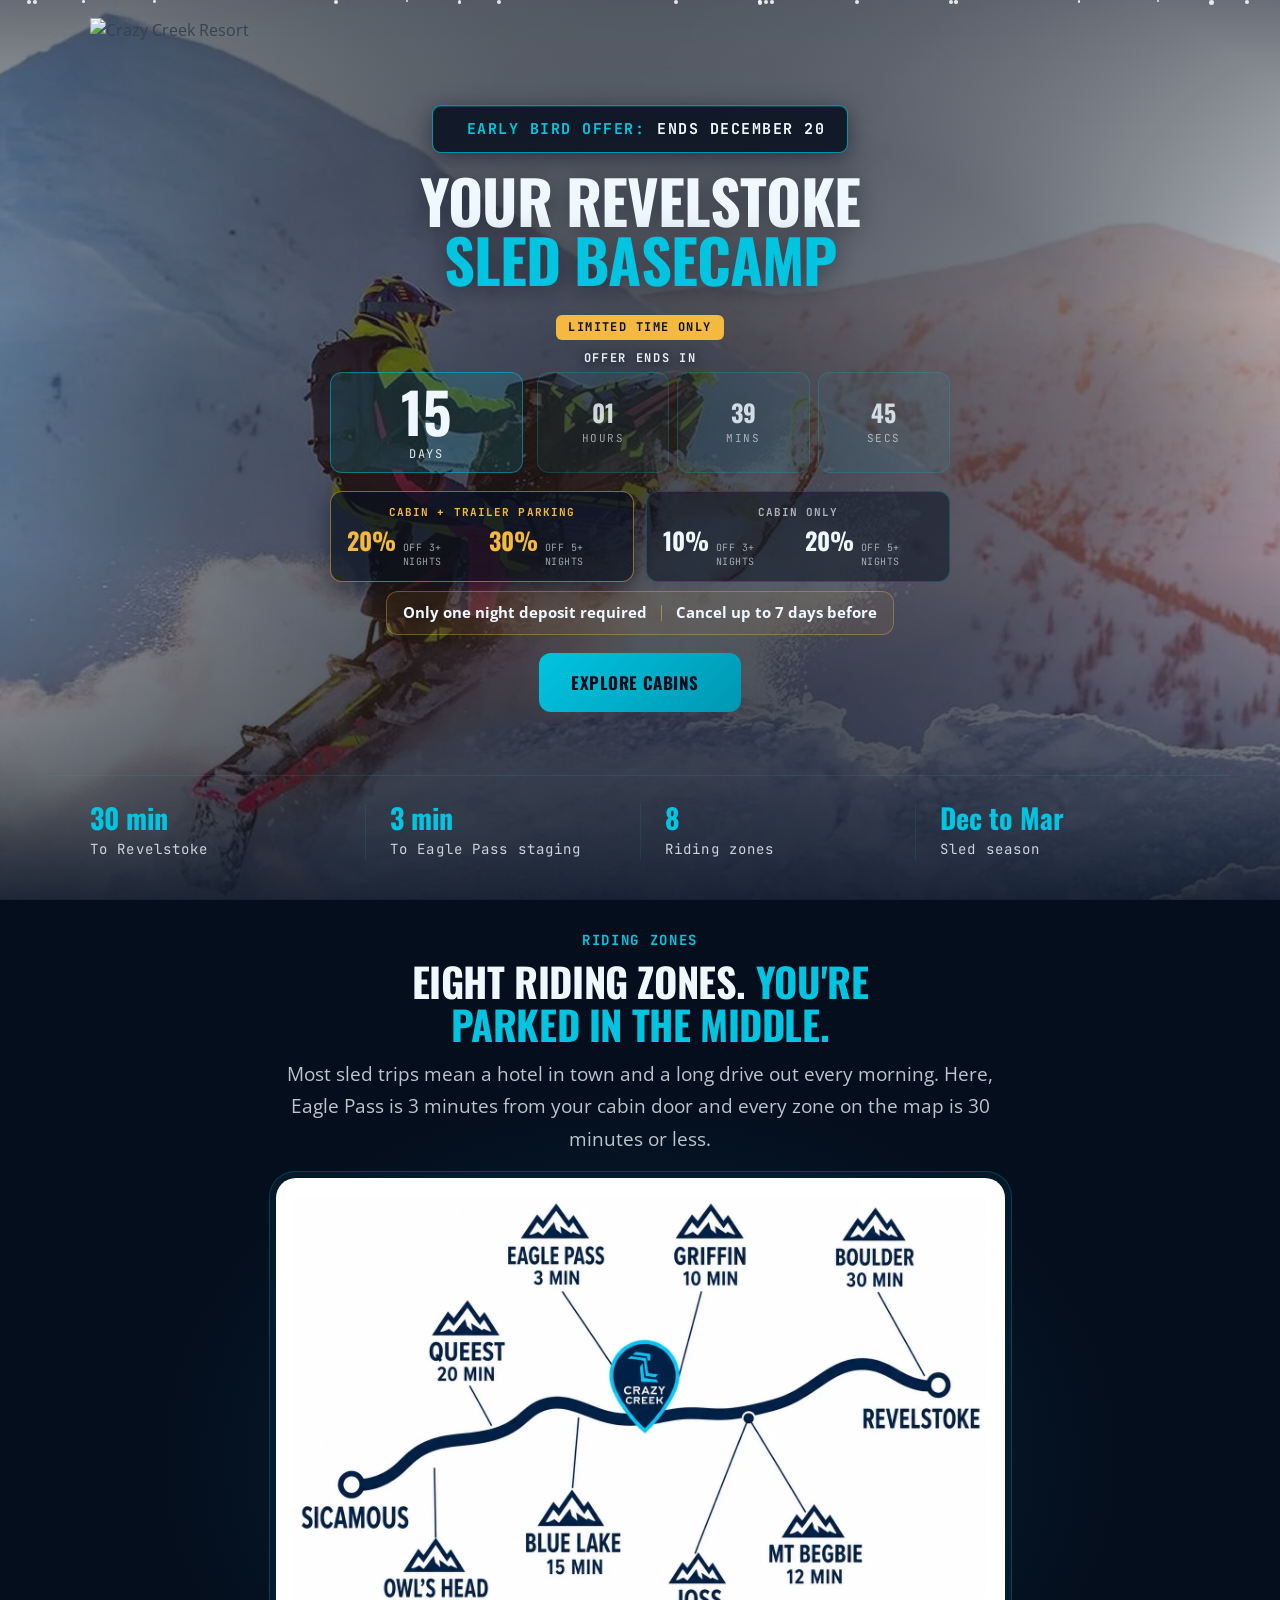
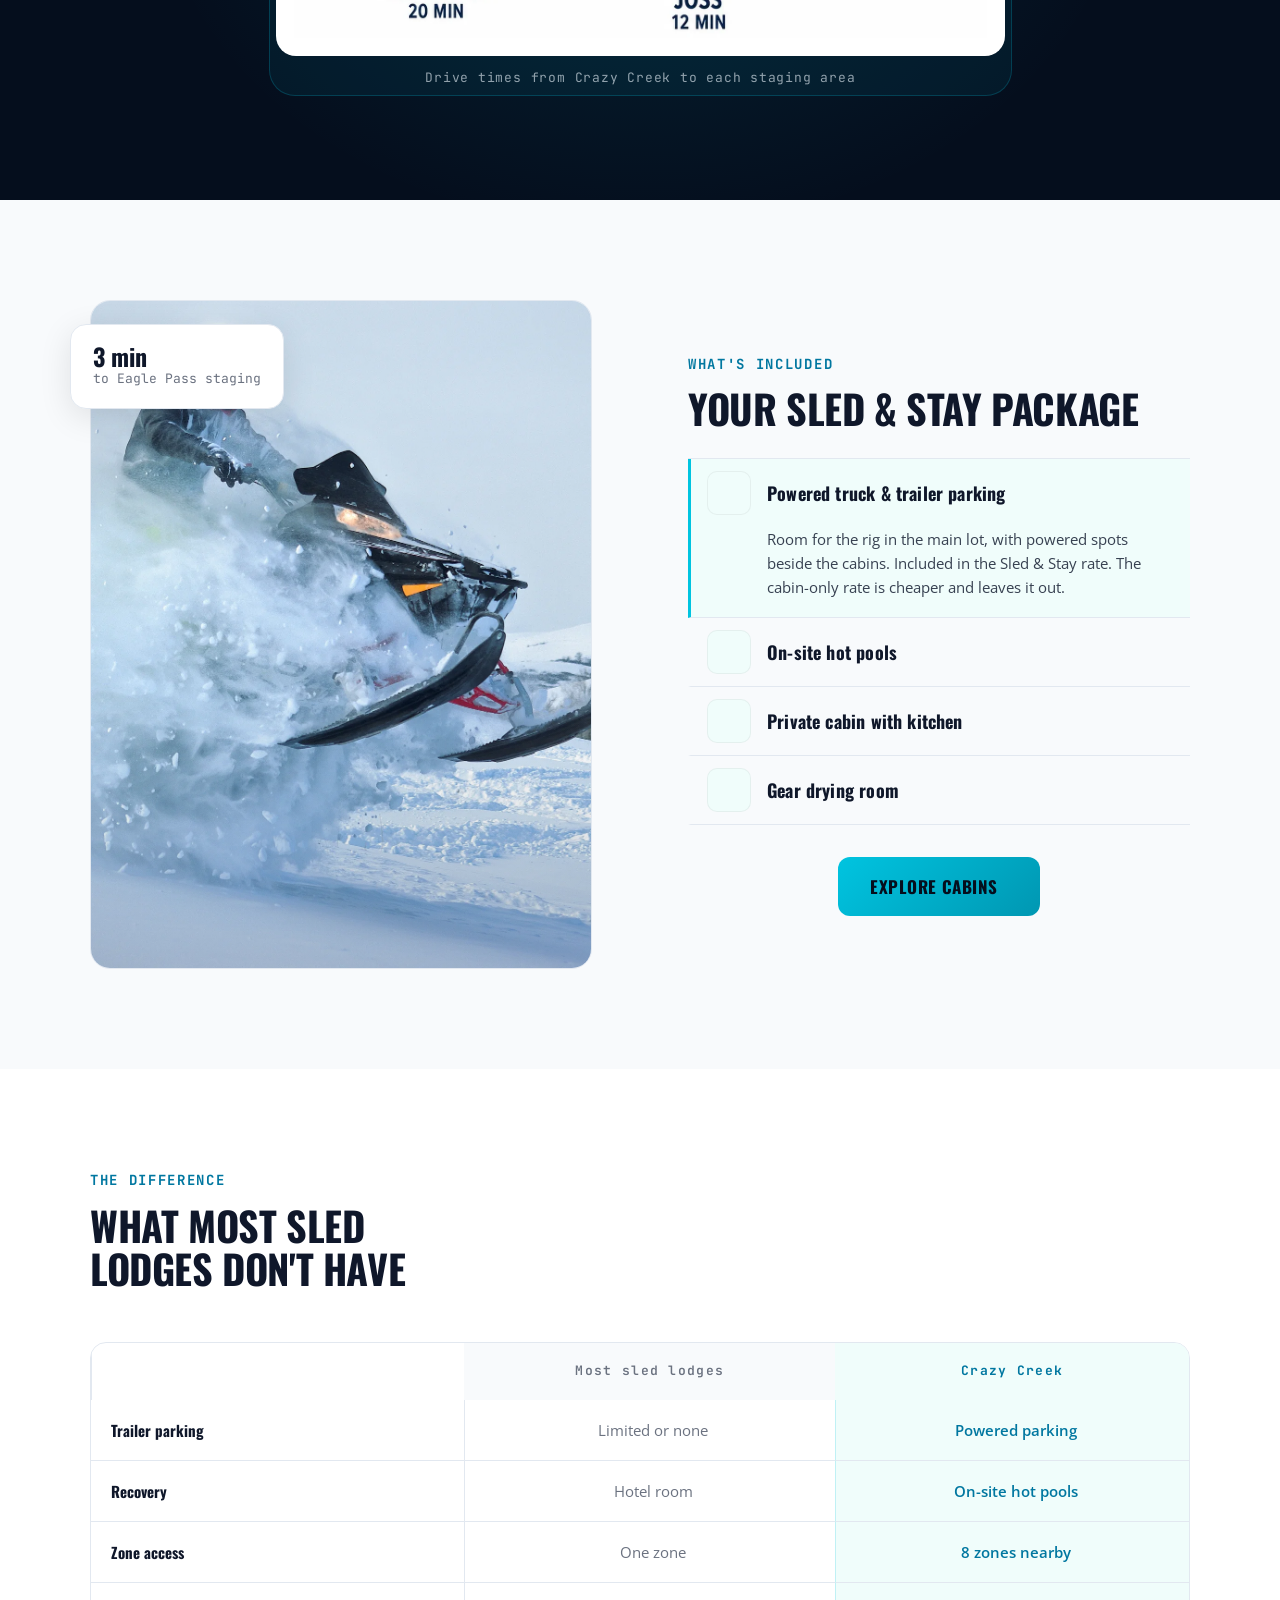
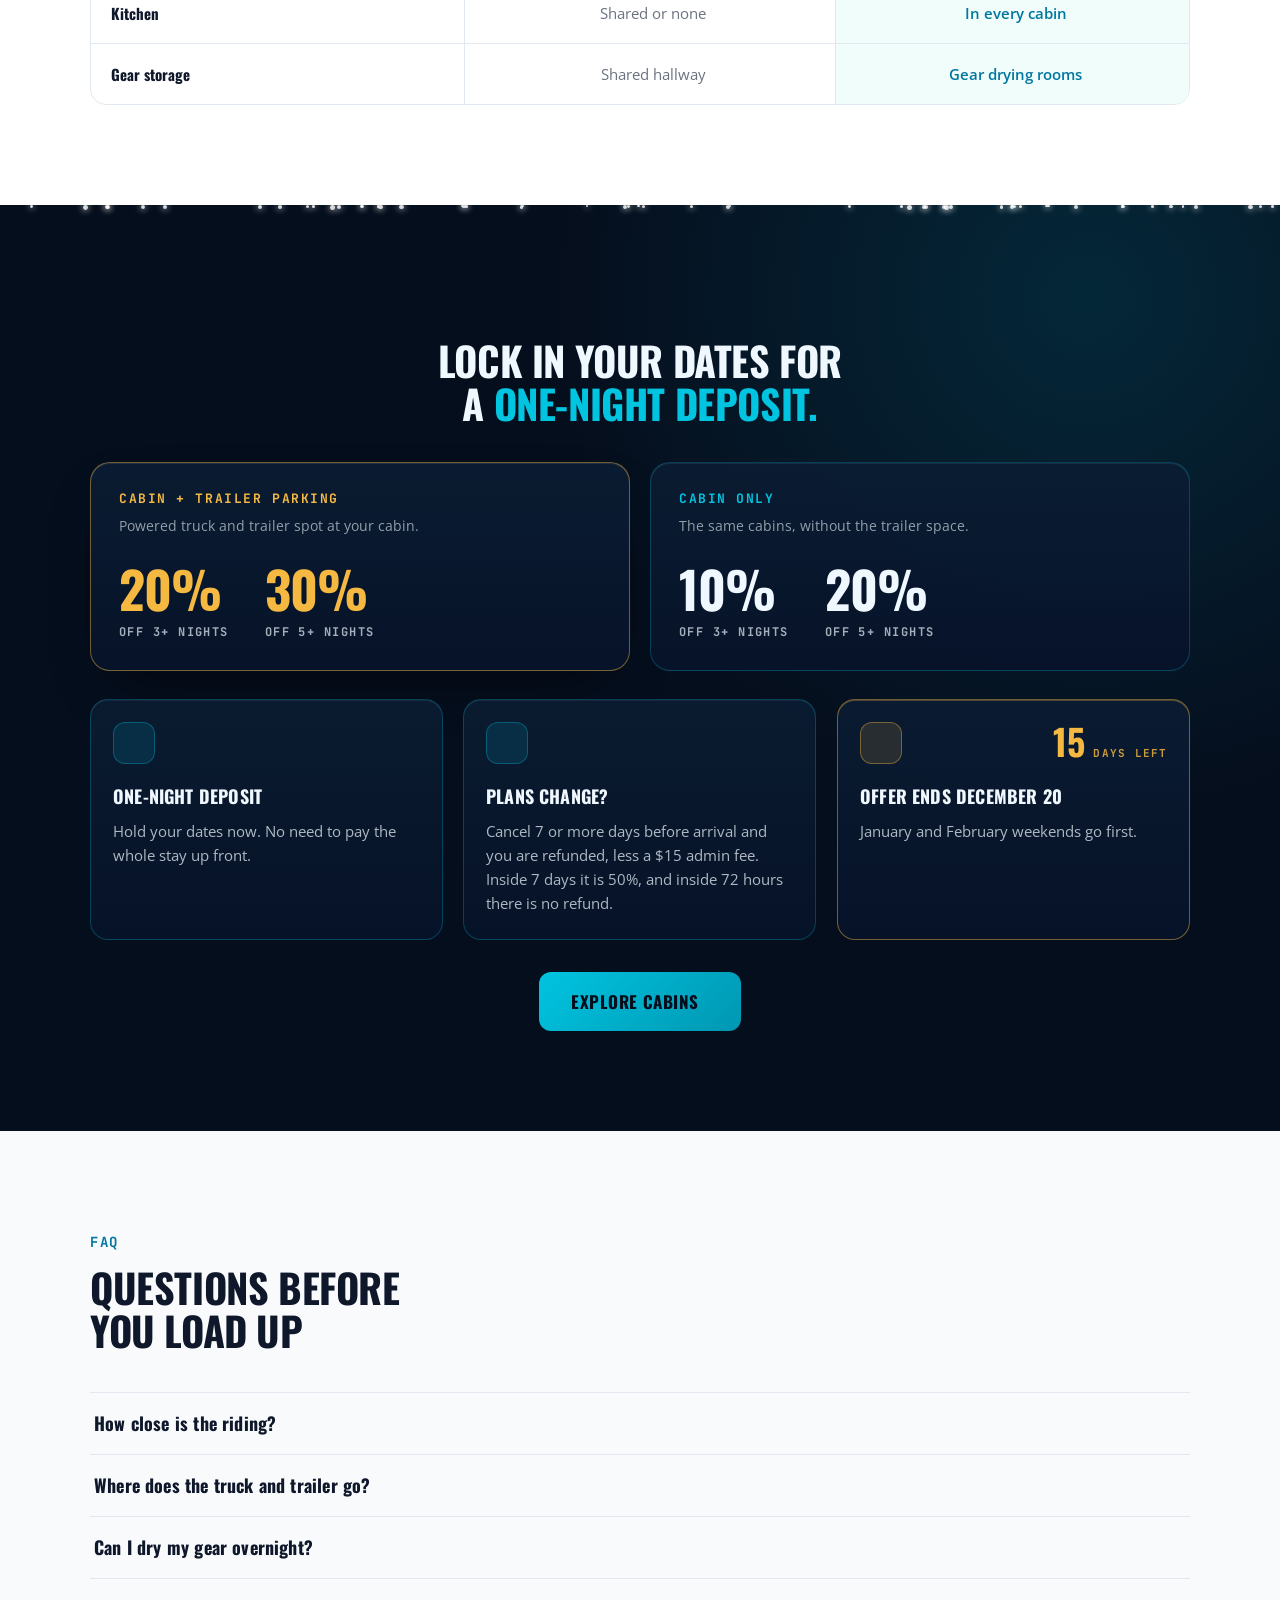
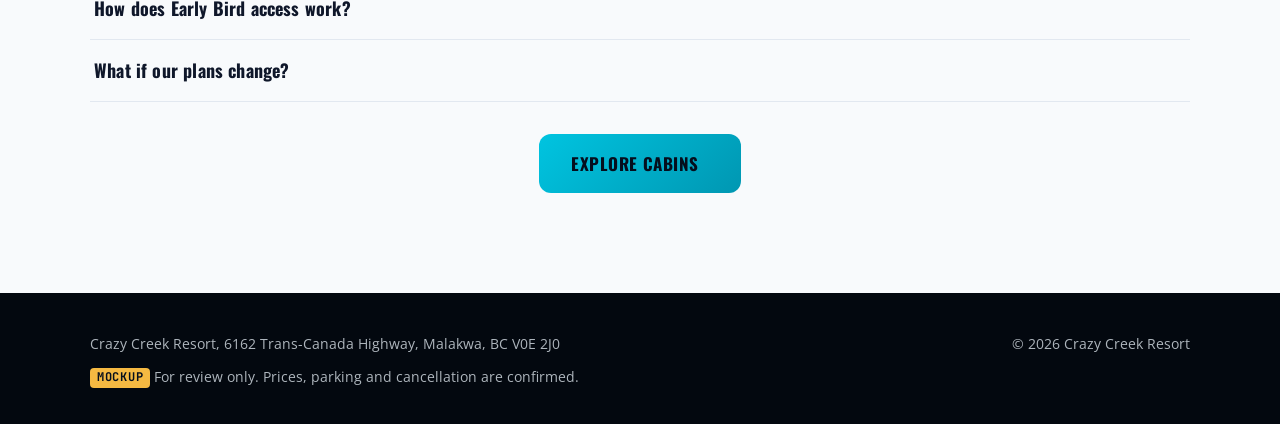
==== commit b8a94dd7: "copy(page-2): new cabin card CTAs   Selkirk   Gear dries overnight     -> Unlock the Riders' Cabin  " ====
--- a/page-1.html
+++ b/page-1.html
@@ -13,9 +13,9 @@
   <link rel="preconnect" href="https://fonts.googleapis.com">
   <link rel="preconnect" href="https://fonts.gstatic.com" crossorigin>
   <link rel="stylesheet" href="https://fonts.googleapis.com/css2?family=Oswald:wght@700&family=Open+Sans:wght@400;600;700&family=JetBrains+Mono:wght@500;700&display=swap">
-  <link rel="preload" as="image" href="img/rider-mobile.webp?v=125" media="(max-width: 767px)" fetchpriority="high">
-  <link rel="preload" as="image" href="img/rider-desktop.webp?v=125" media="(min-width: 768px)" fetchpriority="high">
-  <link rel="stylesheet" href="sled.css?v=125">
+  <link rel="preload" as="image" href="img/rider-mobile.webp?v=126" media="(max-width: 767px)" fetchpriority="high">
+  <link rel="preload" as="image" href="img/rider-desktop.webp?v=126" media="(min-width: 768px)" fetchpriority="high">
+  <link rel="stylesheet" href="sled.css?v=126">
   <link rel="stylesheet" href="https://cdn.jsdelivr.net/npm/@fortawesome/fontawesome-free@7.3.1/css/fontawesome.min.css" media="print" onload="this.media='all'">
   <link rel="stylesheet" href="https://cdn.jsdelivr.net/npm/@fortawesome/fontawesome-free@7.3.1/css/solid.min.css" media="print" onload="this.media='all'">
 </head>
@@ -31,8 +31,8 @@
     <!-- 1. Cinematic hero (live hero: rider photo, snow, mono chip, Oswald display) -->
     <section class="cc-hero cc-hero--center">
       <picture class="cc-hero__media">
-        <source media="(min-width: 768px)" srcset="img/rider-desktop.webp?v=125" width="1080" height="608">
-        <img src="img/rider-mobile.webp?v=125" alt="Snowmobiler throwing powder on a mountain slope" width="430" height="608" fetchpriority="high">
+        <source media="(min-width: 768px)" srcset="img/rider-desktop.webp?v=126" width="1080" height="608">
+        <img src="img/rider-mobile.webp?v=126" alt="Snowmobiler throwing powder on a mountain slope" width="430" height="608" fetchpriority="high">
       </picture>
       <div class="cc-snow" aria-hidden="true"></div>
       <div class="cc-hero__inner">
@@ -80,7 +80,7 @@
           <p class="cc-body">Most sled trips mean a hotel in town and a long drive out every morning. Here, Eagle Pass is 3 minutes from your cabin door and every zone on the map is 30 minutes or less.</p>
         </div>
         <figure class="cc-map" id="zone-map">
-          <img class="cc-map__img" src="img/map-trim-750.webp?v=125" srcset="img/map-trim-750.webp?v=125 750w, img/map-trim-1500.webp?v=125 1470w" sizes="(min-width: 1024px) 70vw, 92vw" alt="Map of Crazy Creek between Sicamous and Revelstoke: Eagle Pass 3 min, Griffin 10 min, Joss 12 min, Mt Begbie 12 min, Blue Lake 15 min, Queest 20 min, Owl's Head 20 min, Boulder 30 min" width="1470" height="938" loading="lazy" decoding="async">
+          <img class="cc-map__img" src="img/map-trim-750.webp?v=126" srcset="img/map-trim-750.webp?v=126 750w, img/map-trim-1500.webp?v=126 1470w" sizes="(min-width: 1024px) 70vw, 92vw" alt="Map of Crazy Creek between Sicamous and Revelstoke: Eagle Pass 3 min, Griffin 10 min, Joss 12 min, Mt Begbie 12 min, Blue Lake 15 min, Queest 20 min, Owl's Head 20 min, Boulder 30 min" width="1470" height="938" loading="lazy" decoding="async">
           <figcaption class="cc-caption">Drive times from Crazy Creek to each staging area</figcaption>
         </figure>
         <div class="cc-section-cta"><a data-step-link href="page-2.html" class="cc-btn">Explore cabins <i class="fa-solid fa-arrow-right" aria-hidden="true"></i></a></div>
@@ -91,7 +91,7 @@
     <section class="cc-section on-light">
       <div class="cc-wrap cc-split">
         <div class="cc-photo">
-          <div class="cc-photo__frame"><img class="cc-pan" src="img/sled-powder-closeup.webp?v=125" alt="Snowmobiler dropping downhill through a burst of fresh powder" width="1080" height="1600" loading="lazy" decoding="async"></div>
+          <div class="cc-photo__frame"><img class="cc-pan" src="img/sled-powder-closeup.webp?v=126" alt="Snowmobiler dropping downhill through a burst of fresh powder" width="1080" height="1600" loading="lazy" decoding="async"></div>
           <p class="cc-photo__badge"><strong>3 min</strong>to Eagle Pass staging</p>
         </div>
         <div>
@@ -202,6 +202,6 @@
     <a data-step-link href="page-2.html" class="cc-btn cc-btn--block">Explore cabins <i class="fa-solid fa-arrow-right" aria-hidden="true"></i></a>
   </div>
 
-  <script src="funnel.js?v=125" defer></script>
+  <script src="funnel.js?v=126" defer></script>
 </body>
 </html>
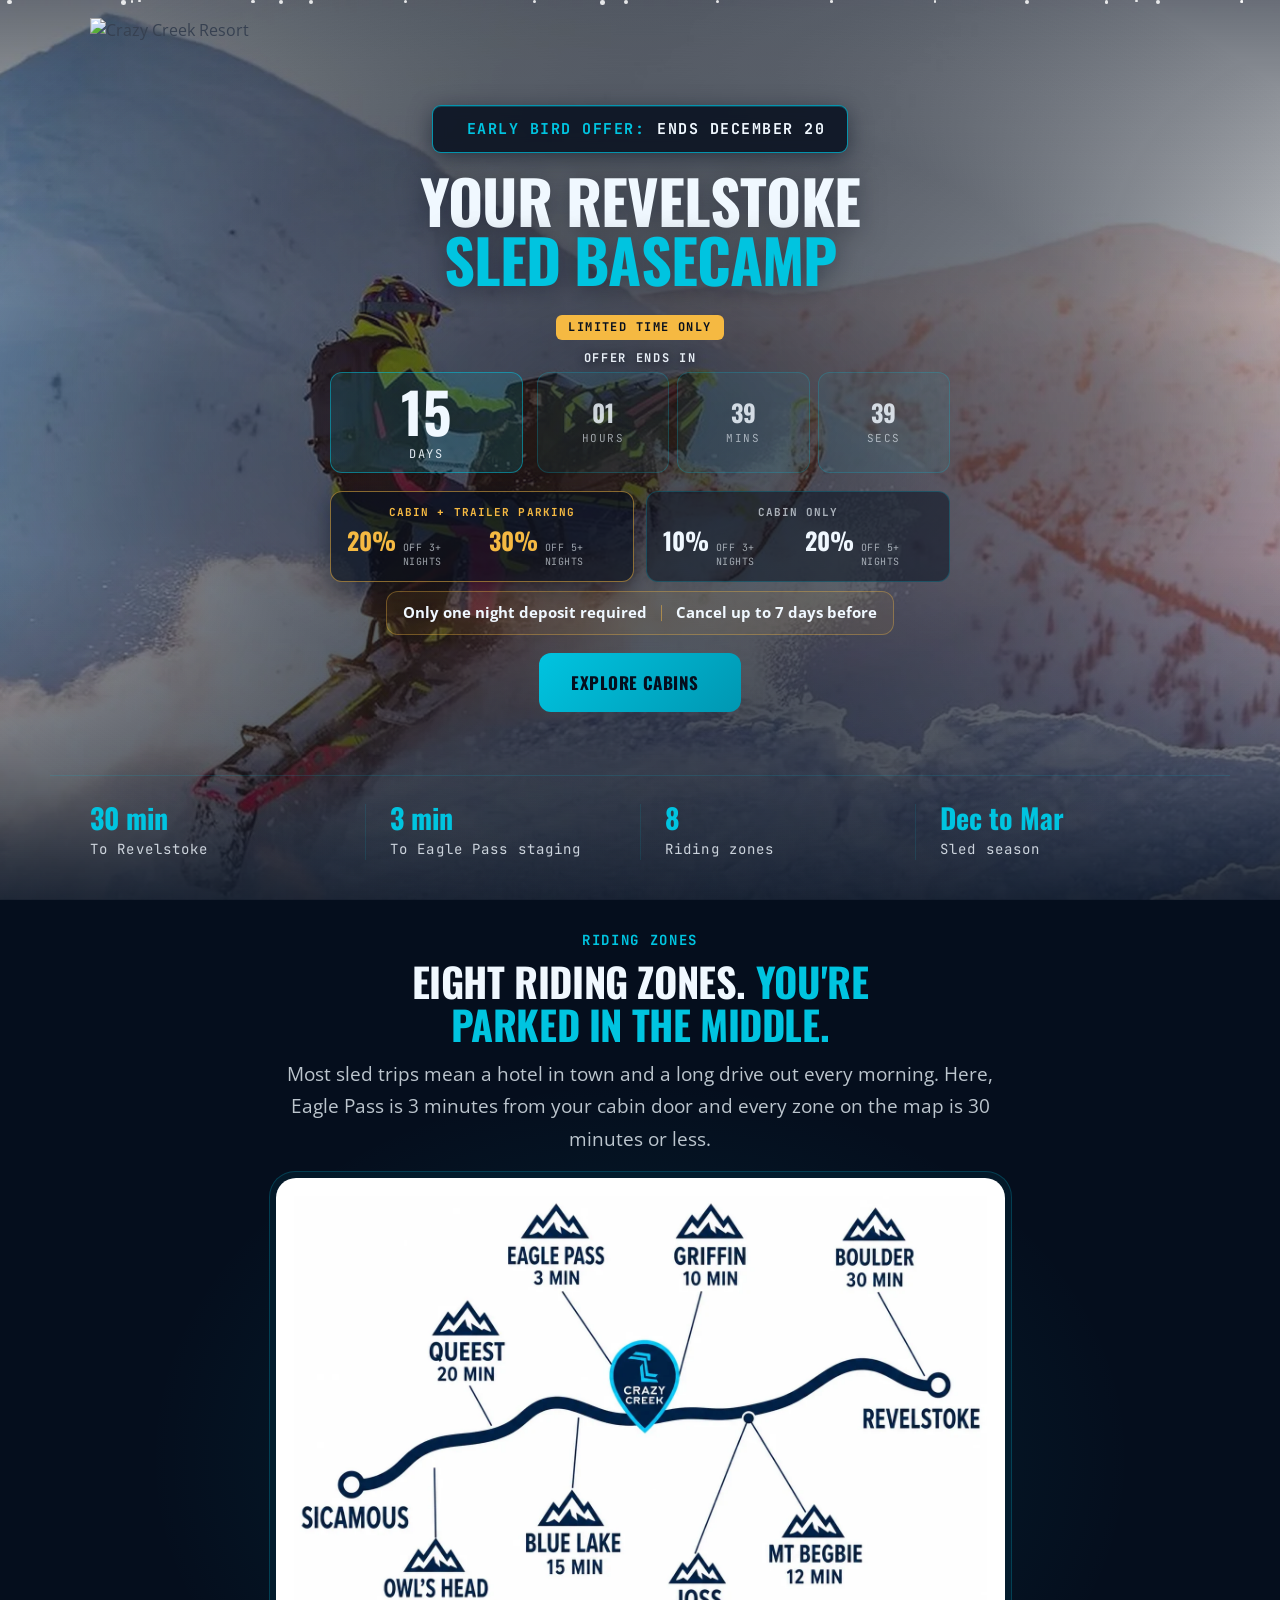
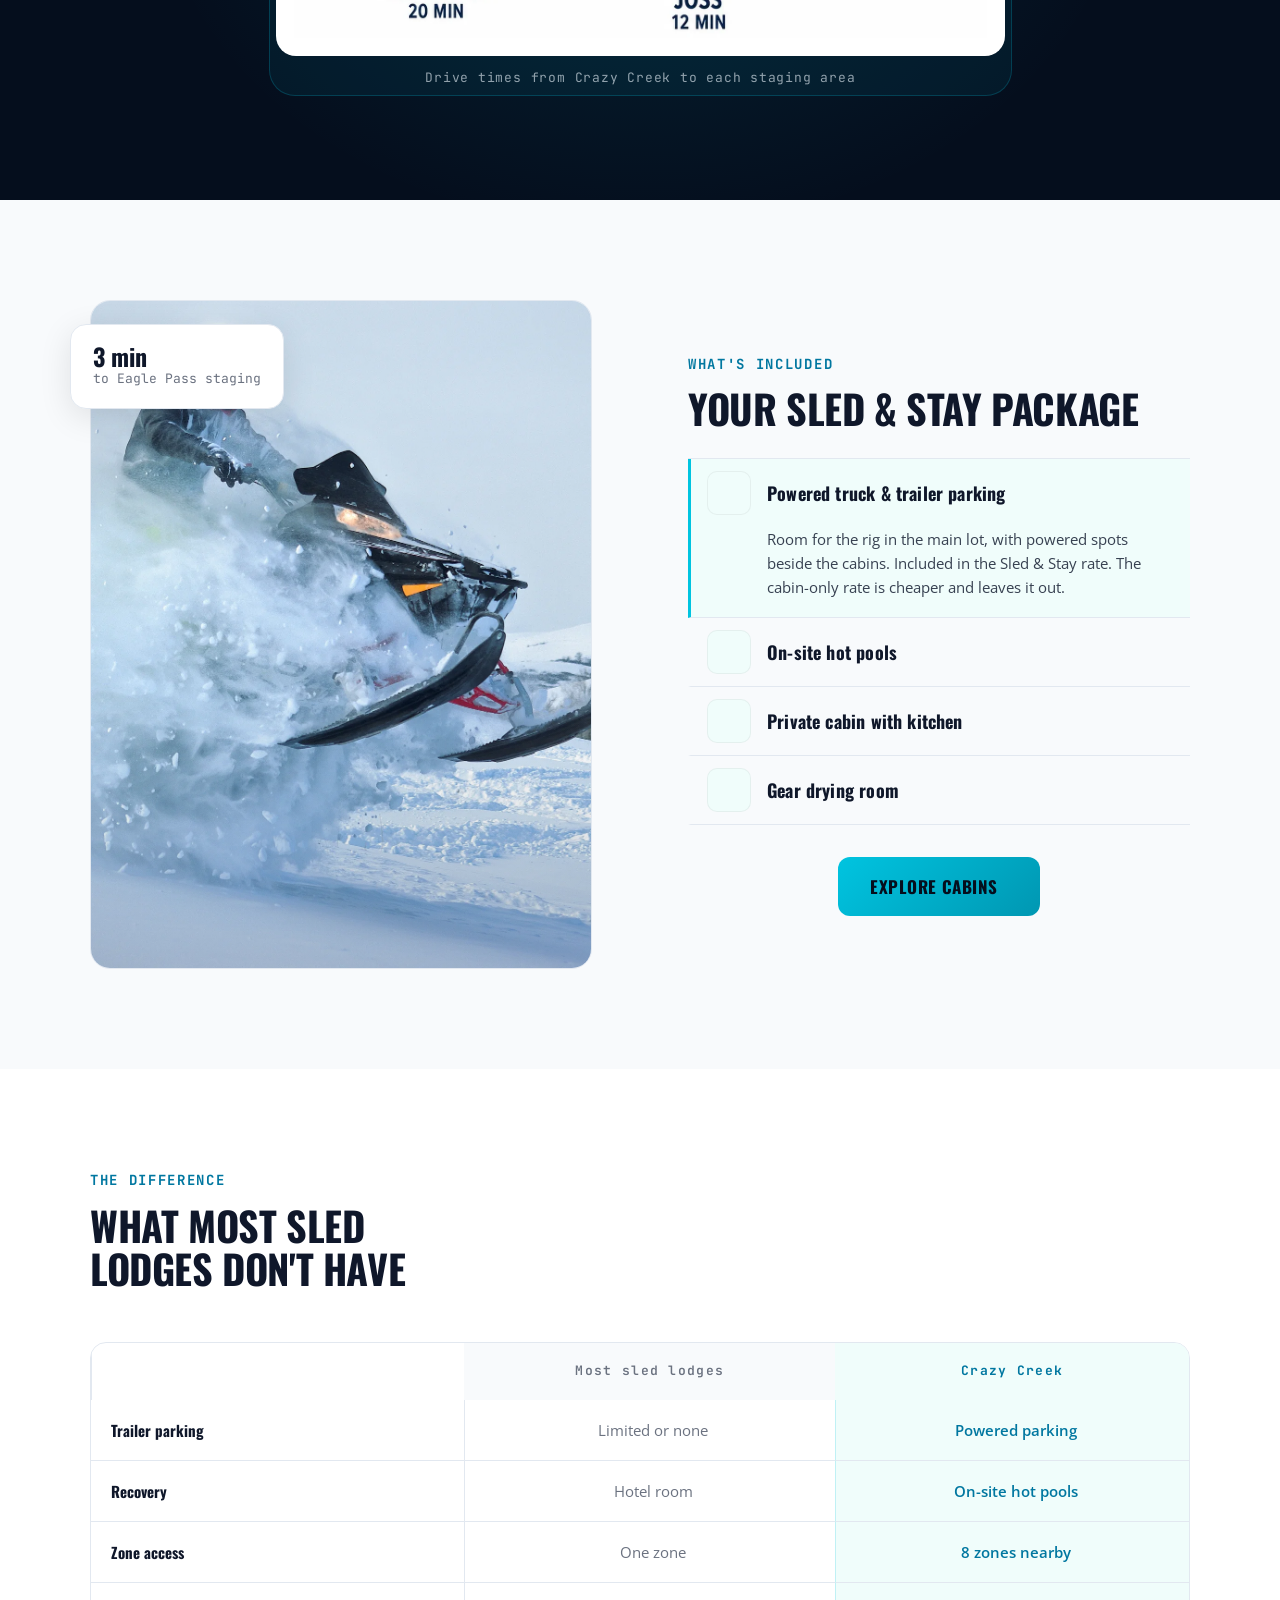
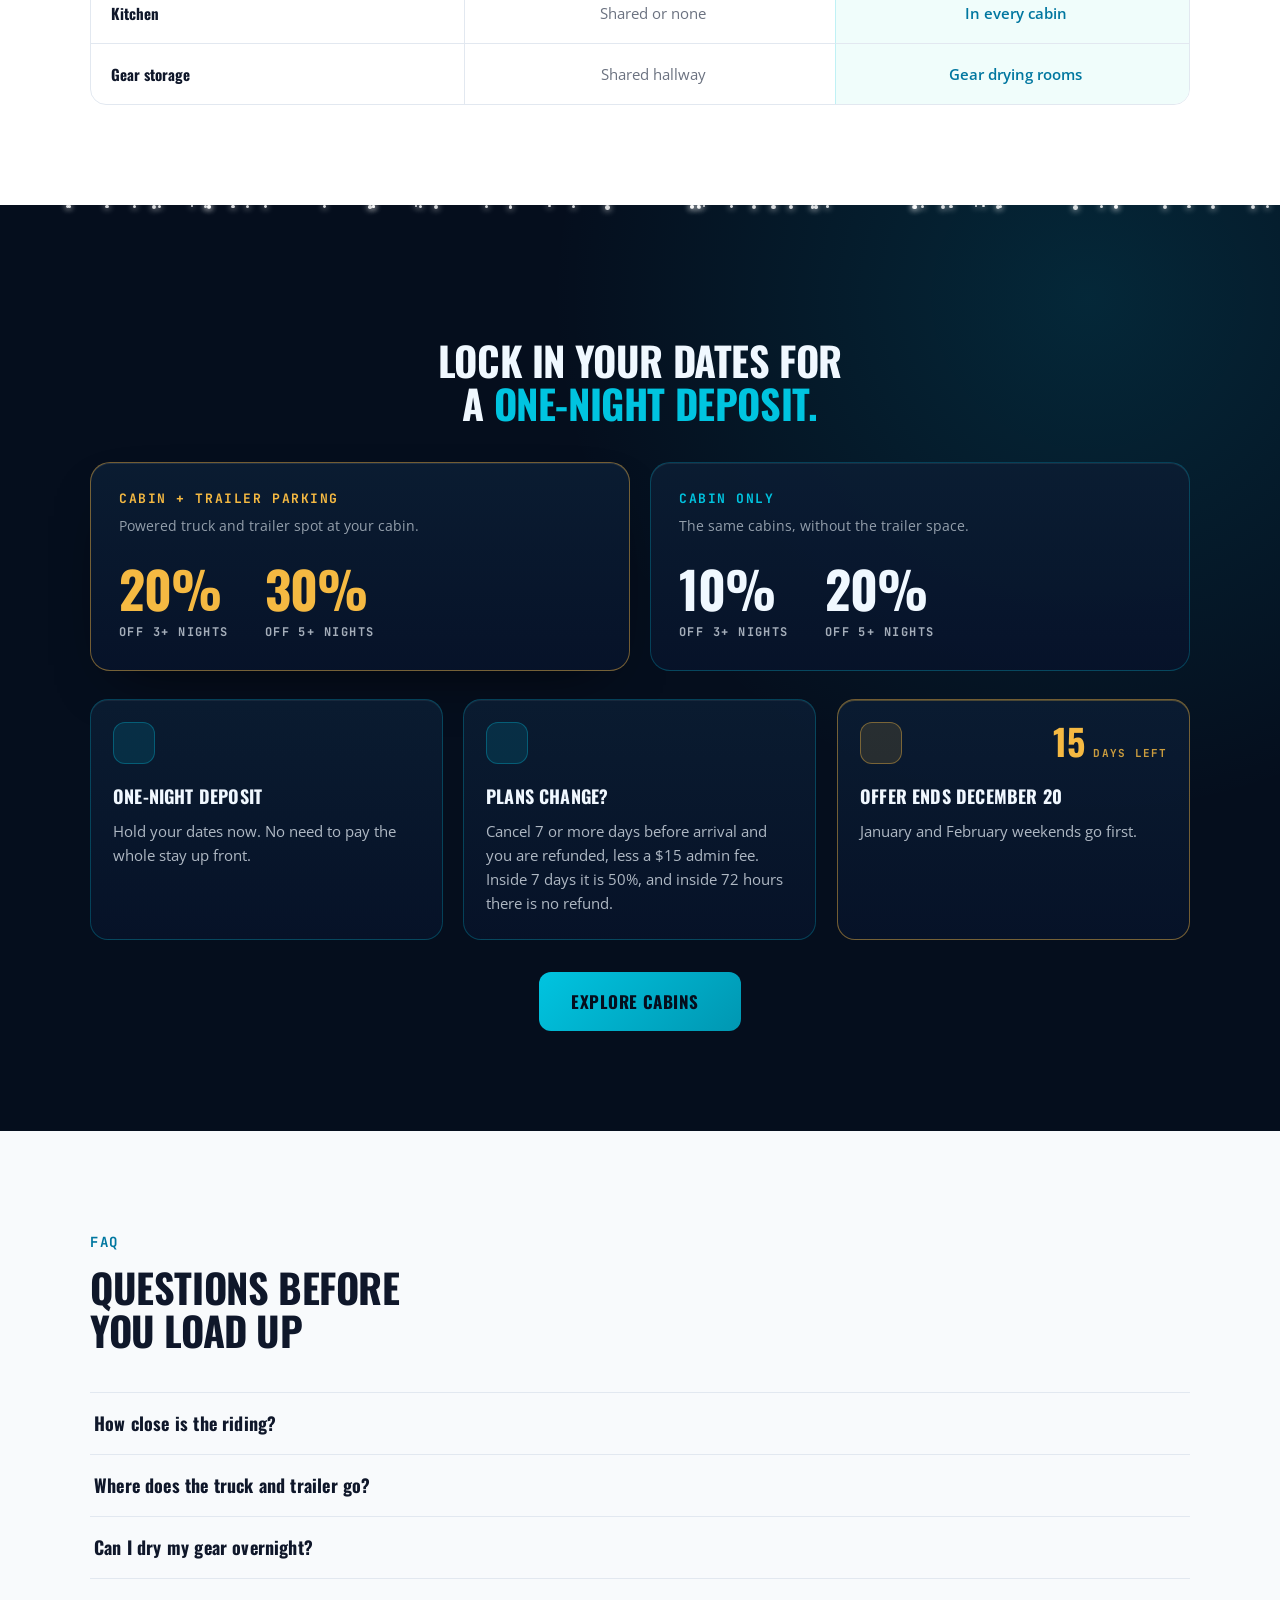
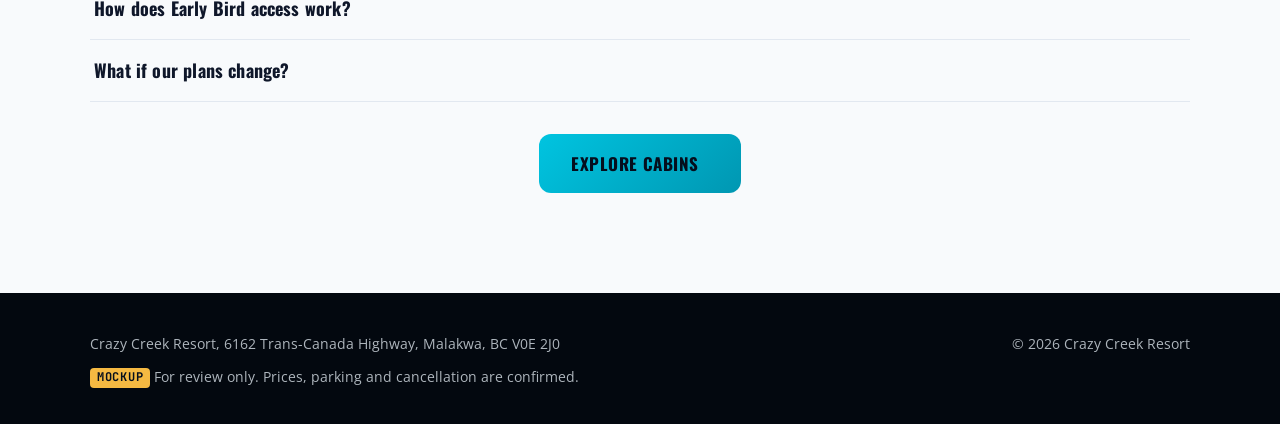
==== commit 02ca7e48: "copy: revise two cabin CTAs and the page-3 consent line page-2 cabin cards, the other three labels u" ====
--- a/page-1.html
+++ b/page-1.html
@@ -13,9 +13,9 @@
   <link rel="preconnect" href="https://fonts.googleapis.com">
   <link rel="preconnect" href="https://fonts.gstatic.com" crossorigin>
   <link rel="stylesheet" href="https://fonts.googleapis.com/css2?family=Oswald:wght@700&family=Open+Sans:wght@400;600;700&family=JetBrains+Mono:wght@500;700&display=swap">
-  <link rel="preload" as="image" href="img/rider-mobile.webp?v=126" media="(max-width: 767px)" fetchpriority="high">
-  <link rel="preload" as="image" href="img/rider-desktop.webp?v=126" media="(min-width: 768px)" fetchpriority="high">
-  <link rel="stylesheet" href="sled.css?v=126">
+  <link rel="preload" as="image" href="img/rider-mobile.webp?v=127" media="(max-width: 767px)" fetchpriority="high">
+  <link rel="preload" as="image" href="img/rider-desktop.webp?v=127" media="(min-width: 768px)" fetchpriority="high">
+  <link rel="stylesheet" href="sled.css?v=127">
   <link rel="stylesheet" href="https://cdn.jsdelivr.net/npm/@fortawesome/fontawesome-free@7.3.1/css/fontawesome.min.css" media="print" onload="this.media='all'">
   <link rel="stylesheet" href="https://cdn.jsdelivr.net/npm/@fortawesome/fontawesome-free@7.3.1/css/solid.min.css" media="print" onload="this.media='all'">
 </head>
@@ -31,8 +31,8 @@
     <!-- 1. Cinematic hero (live hero: rider photo, snow, mono chip, Oswald display) -->
     <section class="cc-hero cc-hero--center">
       <picture class="cc-hero__media">
-        <source media="(min-width: 768px)" srcset="img/rider-desktop.webp?v=126" width="1080" height="608">
-        <img src="img/rider-mobile.webp?v=126" alt="Snowmobiler throwing powder on a mountain slope" width="430" height="608" fetchpriority="high">
+        <source media="(min-width: 768px)" srcset="img/rider-desktop.webp?v=127" width="1080" height="608">
+        <img src="img/rider-mobile.webp?v=127" alt="Snowmobiler throwing powder on a mountain slope" width="430" height="608" fetchpriority="high">
       </picture>
       <div class="cc-snow" aria-hidden="true"></div>
       <div class="cc-hero__inner">
@@ -80,7 +80,7 @@
           <p class="cc-body">Most sled trips mean a hotel in town and a long drive out every morning. Here, Eagle Pass is 3 minutes from your cabin door and every zone on the map is 30 minutes or less.</p>
         </div>
         <figure class="cc-map" id="zone-map">
-          <img class="cc-map__img" src="img/map-trim-750.webp?v=126" srcset="img/map-trim-750.webp?v=126 750w, img/map-trim-1500.webp?v=126 1470w" sizes="(min-width: 1024px) 70vw, 92vw" alt="Map of Crazy Creek between Sicamous and Revelstoke: Eagle Pass 3 min, Griffin 10 min, Joss 12 min, Mt Begbie 12 min, Blue Lake 15 min, Queest 20 min, Owl's Head 20 min, Boulder 30 min" width="1470" height="938" loading="lazy" decoding="async">
+          <img class="cc-map__img" src="img/map-trim-750.webp?v=127" srcset="img/map-trim-750.webp?v=127 750w, img/map-trim-1500.webp?v=127 1470w" sizes="(min-width: 1024px) 70vw, 92vw" alt="Map of Crazy Creek between Sicamous and Revelstoke: Eagle Pass 3 min, Griffin 10 min, Joss 12 min, Mt Begbie 12 min, Blue Lake 15 min, Queest 20 min, Owl's Head 20 min, Boulder 30 min" width="1470" height="938" loading="lazy" decoding="async">
           <figcaption class="cc-caption">Drive times from Crazy Creek to each staging area</figcaption>
         </figure>
         <div class="cc-section-cta"><a data-step-link href="page-2.html" class="cc-btn">Explore cabins <i class="fa-solid fa-arrow-right" aria-hidden="true"></i></a></div>
@@ -91,7 +91,7 @@
     <section class="cc-section on-light">
       <div class="cc-wrap cc-split">
         <div class="cc-photo">
-          <div class="cc-photo__frame"><img class="cc-pan" src="img/sled-powder-closeup.webp?v=126" alt="Snowmobiler dropping downhill through a burst of fresh powder" width="1080" height="1600" loading="lazy" decoding="async"></div>
+          <div class="cc-photo__frame"><img class="cc-pan" src="img/sled-powder-closeup.webp?v=127" alt="Snowmobiler dropping downhill through a burst of fresh powder" width="1080" height="1600" loading="lazy" decoding="async"></div>
           <p class="cc-photo__badge"><strong>3 min</strong>to Eagle Pass staging</p>
         </div>
         <div>
@@ -202,6 +202,6 @@
     <a data-step-link href="page-2.html" class="cc-btn cc-btn--block">Explore cabins <i class="fa-solid fa-arrow-right" aria-hidden="true"></i></a>
   </div>
 
-  <script src="funnel.js?v=126" defer></script>
+  <script src="funnel.js?v=127" defer></script>
 </body>
 </html>
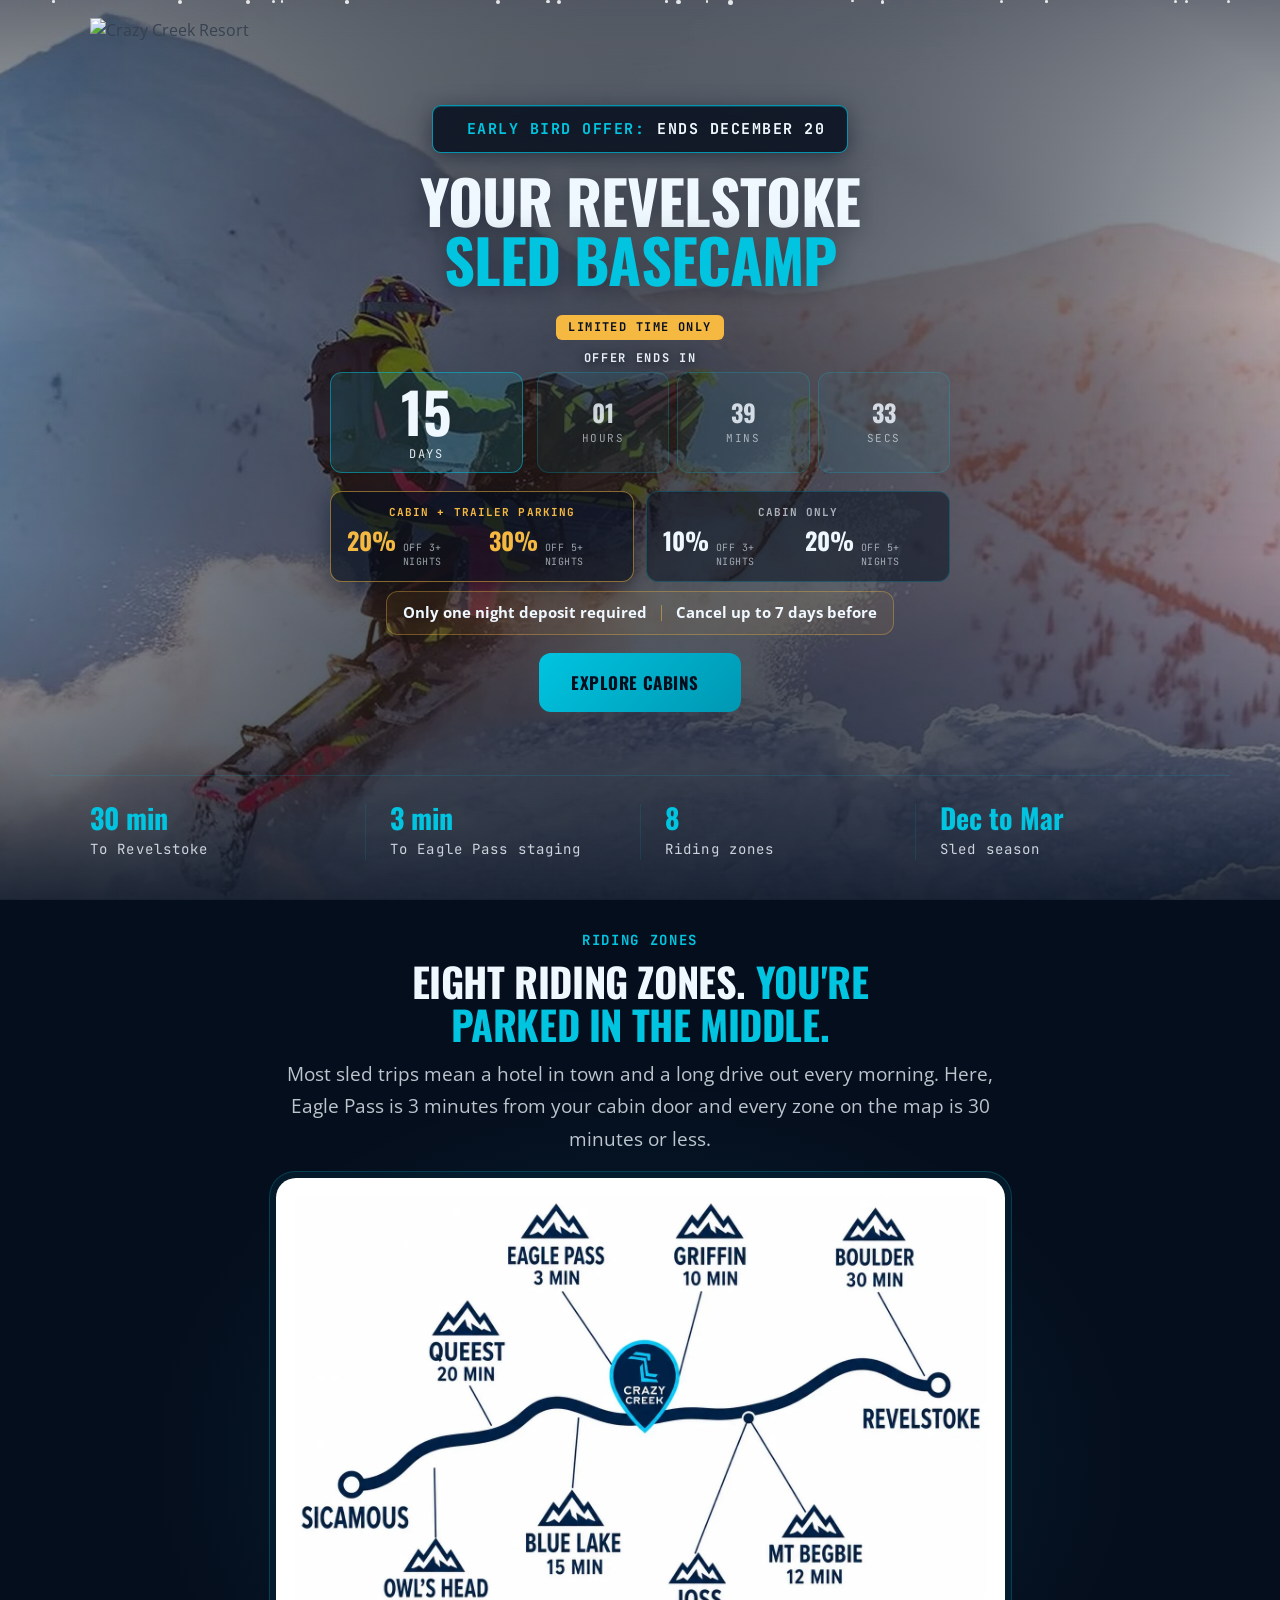
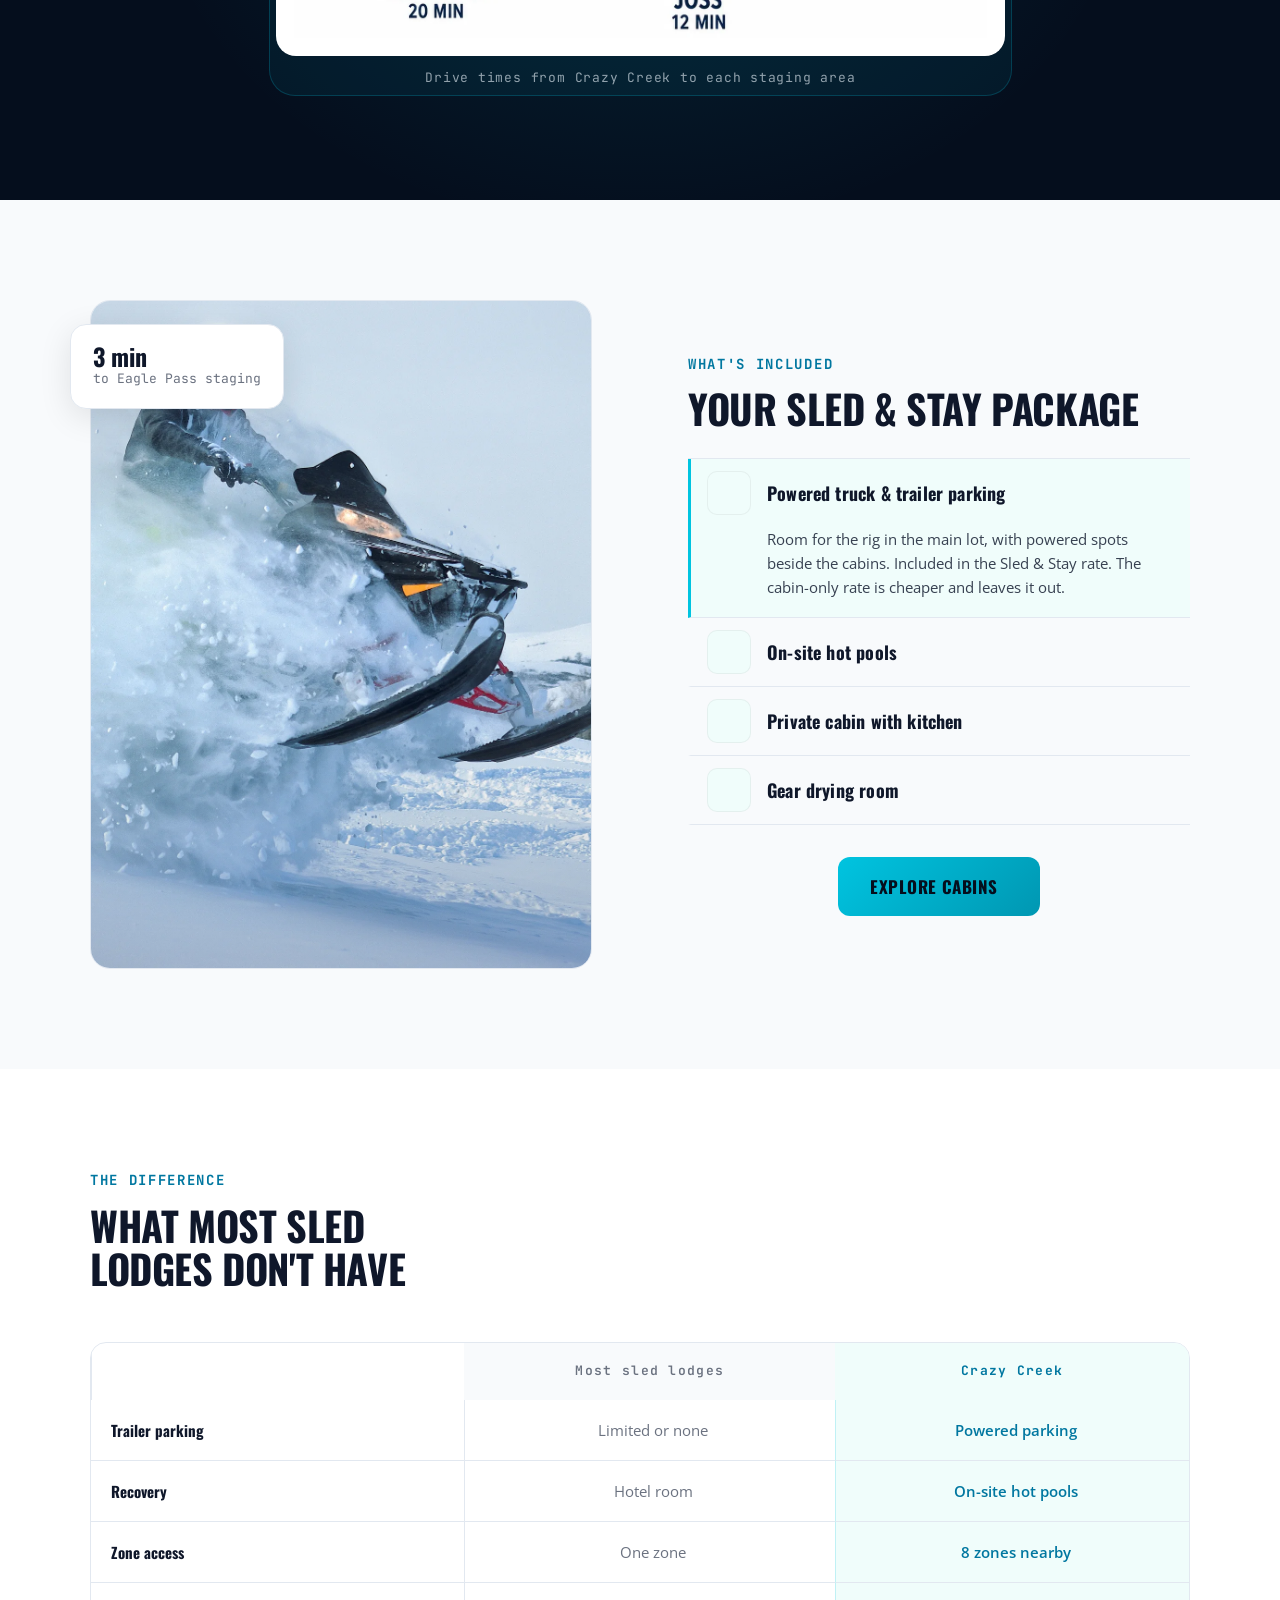
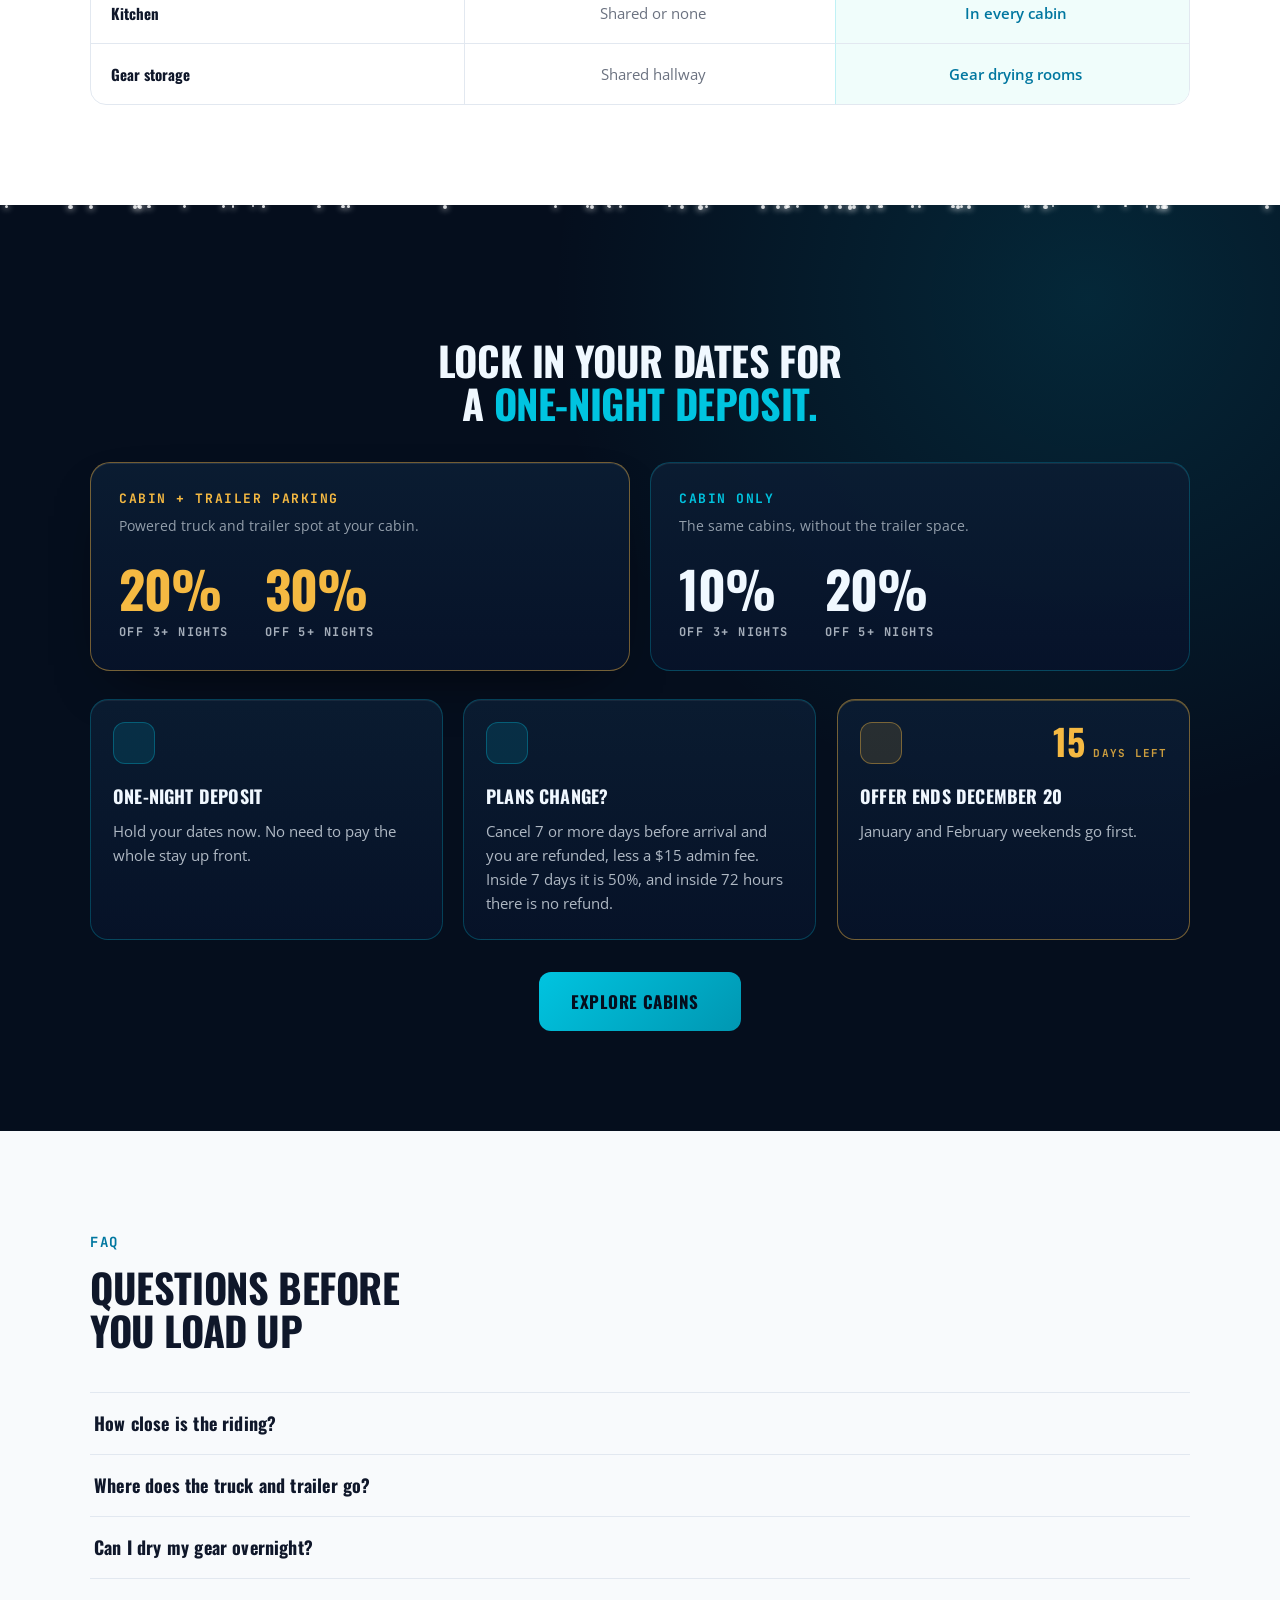
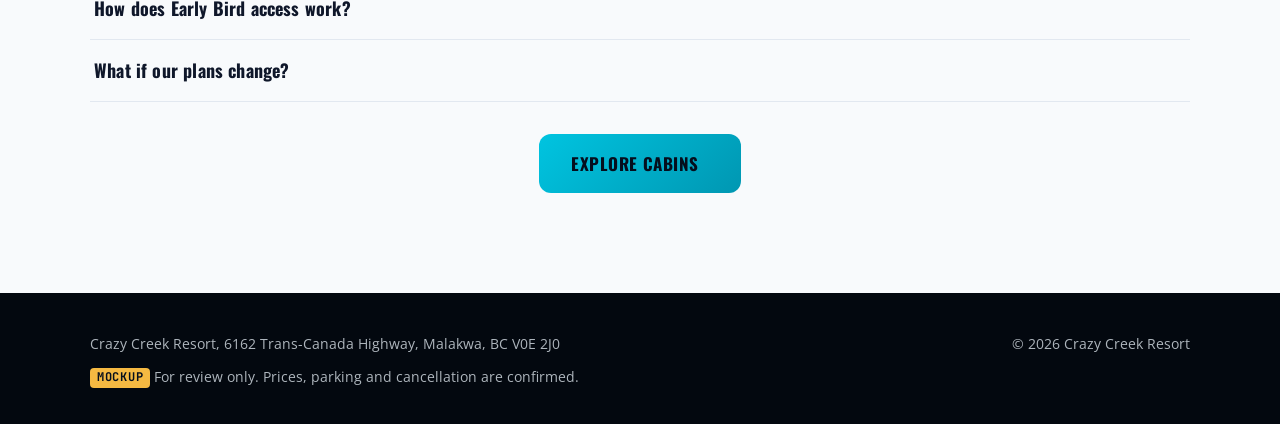
==== commit 7b39abb0: "copy(page-3): new confirmation headline and closing line   "You're on the Early Bird list."       ->" ====
--- a/page-1.html
+++ b/page-1.html
@@ -13,9 +13,9 @@
   <link rel="preconnect" href="https://fonts.googleapis.com">
   <link rel="preconnect" href="https://fonts.gstatic.com" crossorigin>
   <link rel="stylesheet" href="https://fonts.googleapis.com/css2?family=Oswald:wght@700&family=Open+Sans:wght@400;600;700&family=JetBrains+Mono:wght@500;700&display=swap">
-  <link rel="preload" as="image" href="img/rider-mobile.webp?v=127" media="(max-width: 767px)" fetchpriority="high">
-  <link rel="preload" as="image" href="img/rider-desktop.webp?v=127" media="(min-width: 768px)" fetchpriority="high">
-  <link rel="stylesheet" href="sled.css?v=127">
+  <link rel="preload" as="image" href="img/rider-mobile.webp?v=129" media="(max-width: 767px)" fetchpriority="high">
+  <link rel="preload" as="image" href="img/rider-desktop.webp?v=129" media="(min-width: 768px)" fetchpriority="high">
+  <link rel="stylesheet" href="sled.css?v=129">
   <link rel="stylesheet" href="https://cdn.jsdelivr.net/npm/@fortawesome/fontawesome-free@7.3.1/css/fontawesome.min.css" media="print" onload="this.media='all'">
   <link rel="stylesheet" href="https://cdn.jsdelivr.net/npm/@fortawesome/fontawesome-free@7.3.1/css/solid.min.css" media="print" onload="this.media='all'">
 </head>
@@ -31,8 +31,8 @@
     <!-- 1. Cinematic hero (live hero: rider photo, snow, mono chip, Oswald display) -->
     <section class="cc-hero cc-hero--center">
       <picture class="cc-hero__media">
-        <source media="(min-width: 768px)" srcset="img/rider-desktop.webp?v=127" width="1080" height="608">
-        <img src="img/rider-mobile.webp?v=127" alt="Snowmobiler throwing powder on a mountain slope" width="430" height="608" fetchpriority="high">
+        <source media="(min-width: 768px)" srcset="img/rider-desktop.webp?v=129" width="1080" height="608">
+        <img src="img/rider-mobile.webp?v=129" alt="Snowmobiler throwing powder on a mountain slope" width="430" height="608" fetchpriority="high">
       </picture>
       <div class="cc-snow" aria-hidden="true"></div>
       <div class="cc-hero__inner">
@@ -80,7 +80,7 @@
           <p class="cc-body">Most sled trips mean a hotel in town and a long drive out every morning. Here, Eagle Pass is 3 minutes from your cabin door and every zone on the map is 30 minutes or less.</p>
         </div>
         <figure class="cc-map" id="zone-map">
-          <img class="cc-map__img" src="img/map-trim-750.webp?v=127" srcset="img/map-trim-750.webp?v=127 750w, img/map-trim-1500.webp?v=127 1470w" sizes="(min-width: 1024px) 70vw, 92vw" alt="Map of Crazy Creek between Sicamous and Revelstoke: Eagle Pass 3 min, Griffin 10 min, Joss 12 min, Mt Begbie 12 min, Blue Lake 15 min, Queest 20 min, Owl's Head 20 min, Boulder 30 min" width="1470" height="938" loading="lazy" decoding="async">
+          <img class="cc-map__img" src="img/map-trim-750.webp?v=129" srcset="img/map-trim-750.webp?v=129 750w, img/map-trim-1500.webp?v=129 1470w" sizes="(min-width: 1024px) 70vw, 92vw" alt="Map of Crazy Creek between Sicamous and Revelstoke: Eagle Pass 3 min, Griffin 10 min, Joss 12 min, Mt Begbie 12 min, Blue Lake 15 min, Queest 20 min, Owl's Head 20 min, Boulder 30 min" width="1470" height="938" loading="lazy" decoding="async">
           <figcaption class="cc-caption">Drive times from Crazy Creek to each staging area</figcaption>
         </figure>
         <div class="cc-section-cta"><a data-step-link href="page-2.html" class="cc-btn">Explore cabins <i class="fa-solid fa-arrow-right" aria-hidden="true"></i></a></div>
@@ -91,7 +91,7 @@
     <section class="cc-section on-light">
       <div class="cc-wrap cc-split">
         <div class="cc-photo">
-          <div class="cc-photo__frame"><img class="cc-pan" src="img/sled-powder-closeup.webp?v=127" alt="Snowmobiler dropping downhill through a burst of fresh powder" width="1080" height="1600" loading="lazy" decoding="async"></div>
+          <div class="cc-photo__frame"><img class="cc-pan" src="img/sled-powder-closeup.webp?v=129" alt="Snowmobiler dropping downhill through a burst of fresh powder" width="1080" height="1600" loading="lazy" decoding="async"></div>
           <p class="cc-photo__badge"><strong>3 min</strong>to Eagle Pass staging</p>
         </div>
         <div>
@@ -202,6 +202,6 @@
     <a data-step-link href="page-2.html" class="cc-btn cc-btn--block">Explore cabins <i class="fa-solid fa-arrow-right" aria-hidden="true"></i></a>
   </div>
 
-  <script src="funnel.js?v=127" defer></script>
+  <script src="funnel.js?v=129" defer></script>
 </body>
 </html>
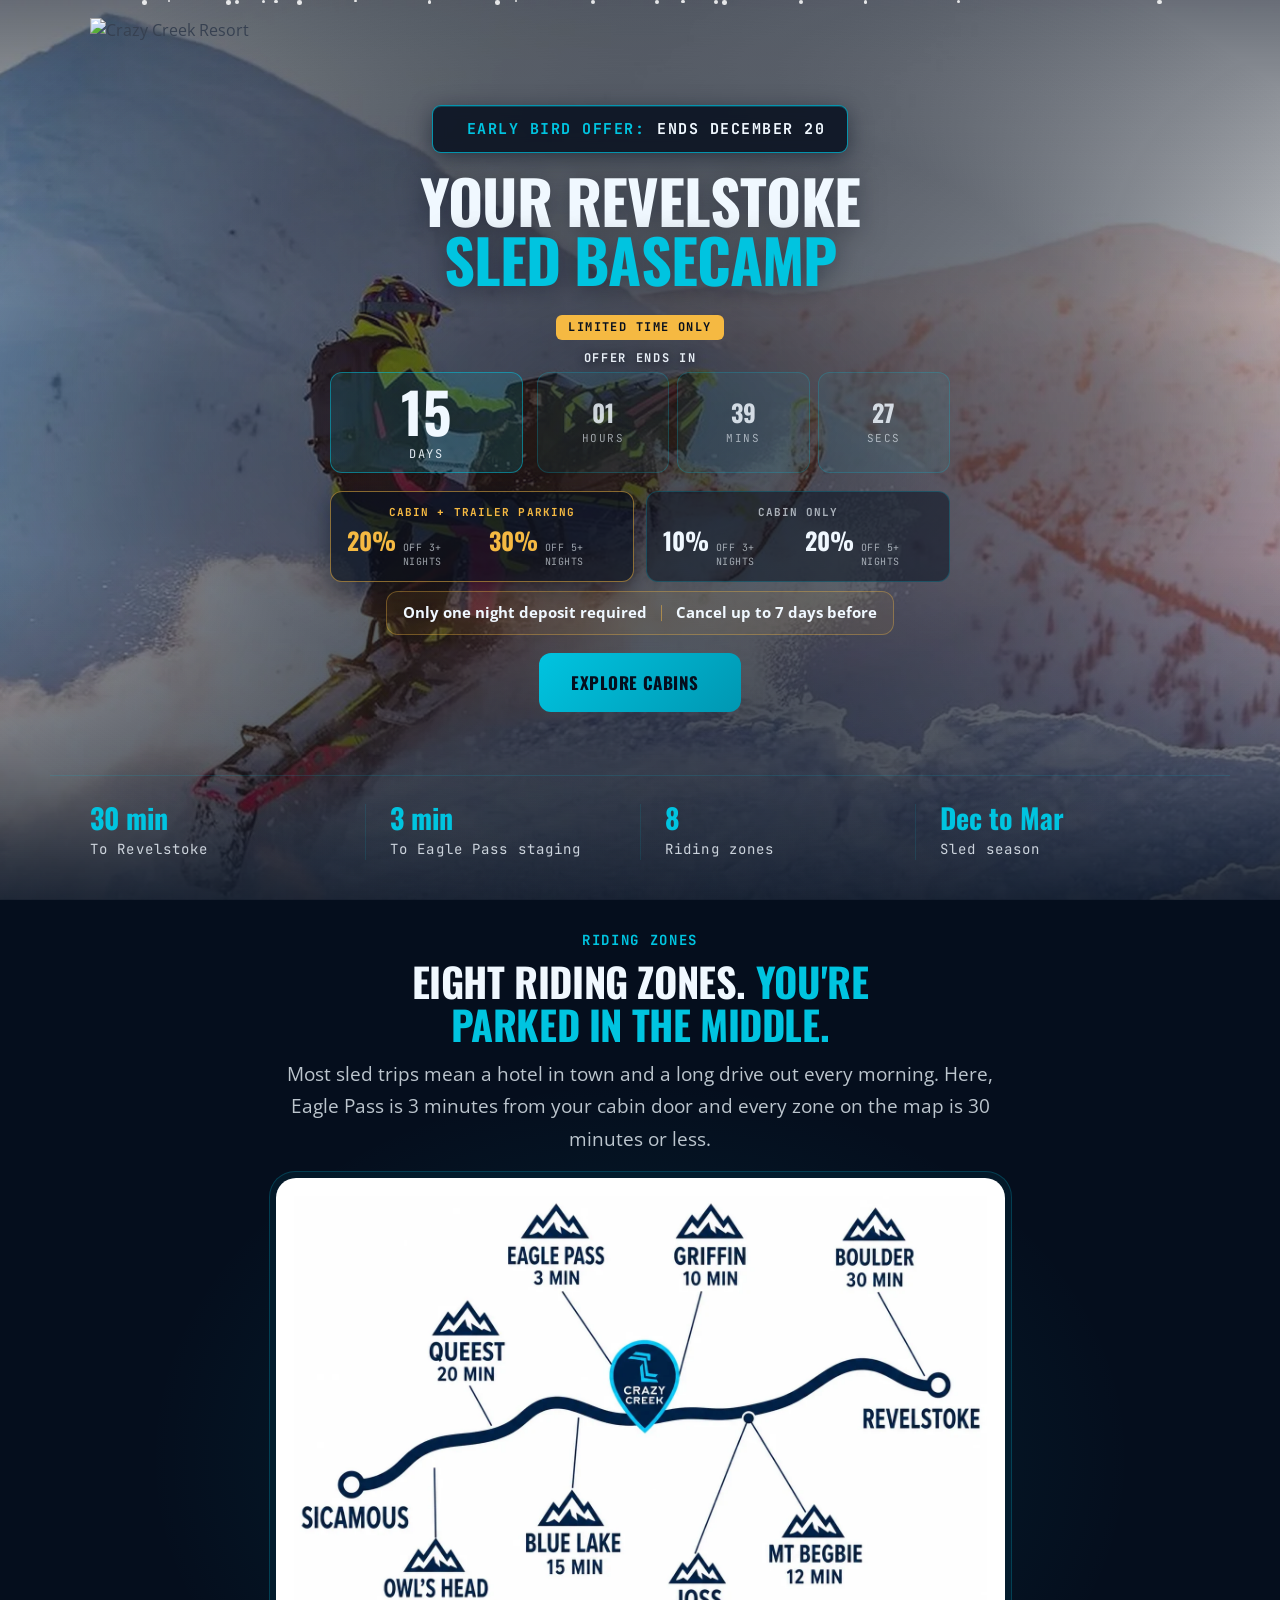
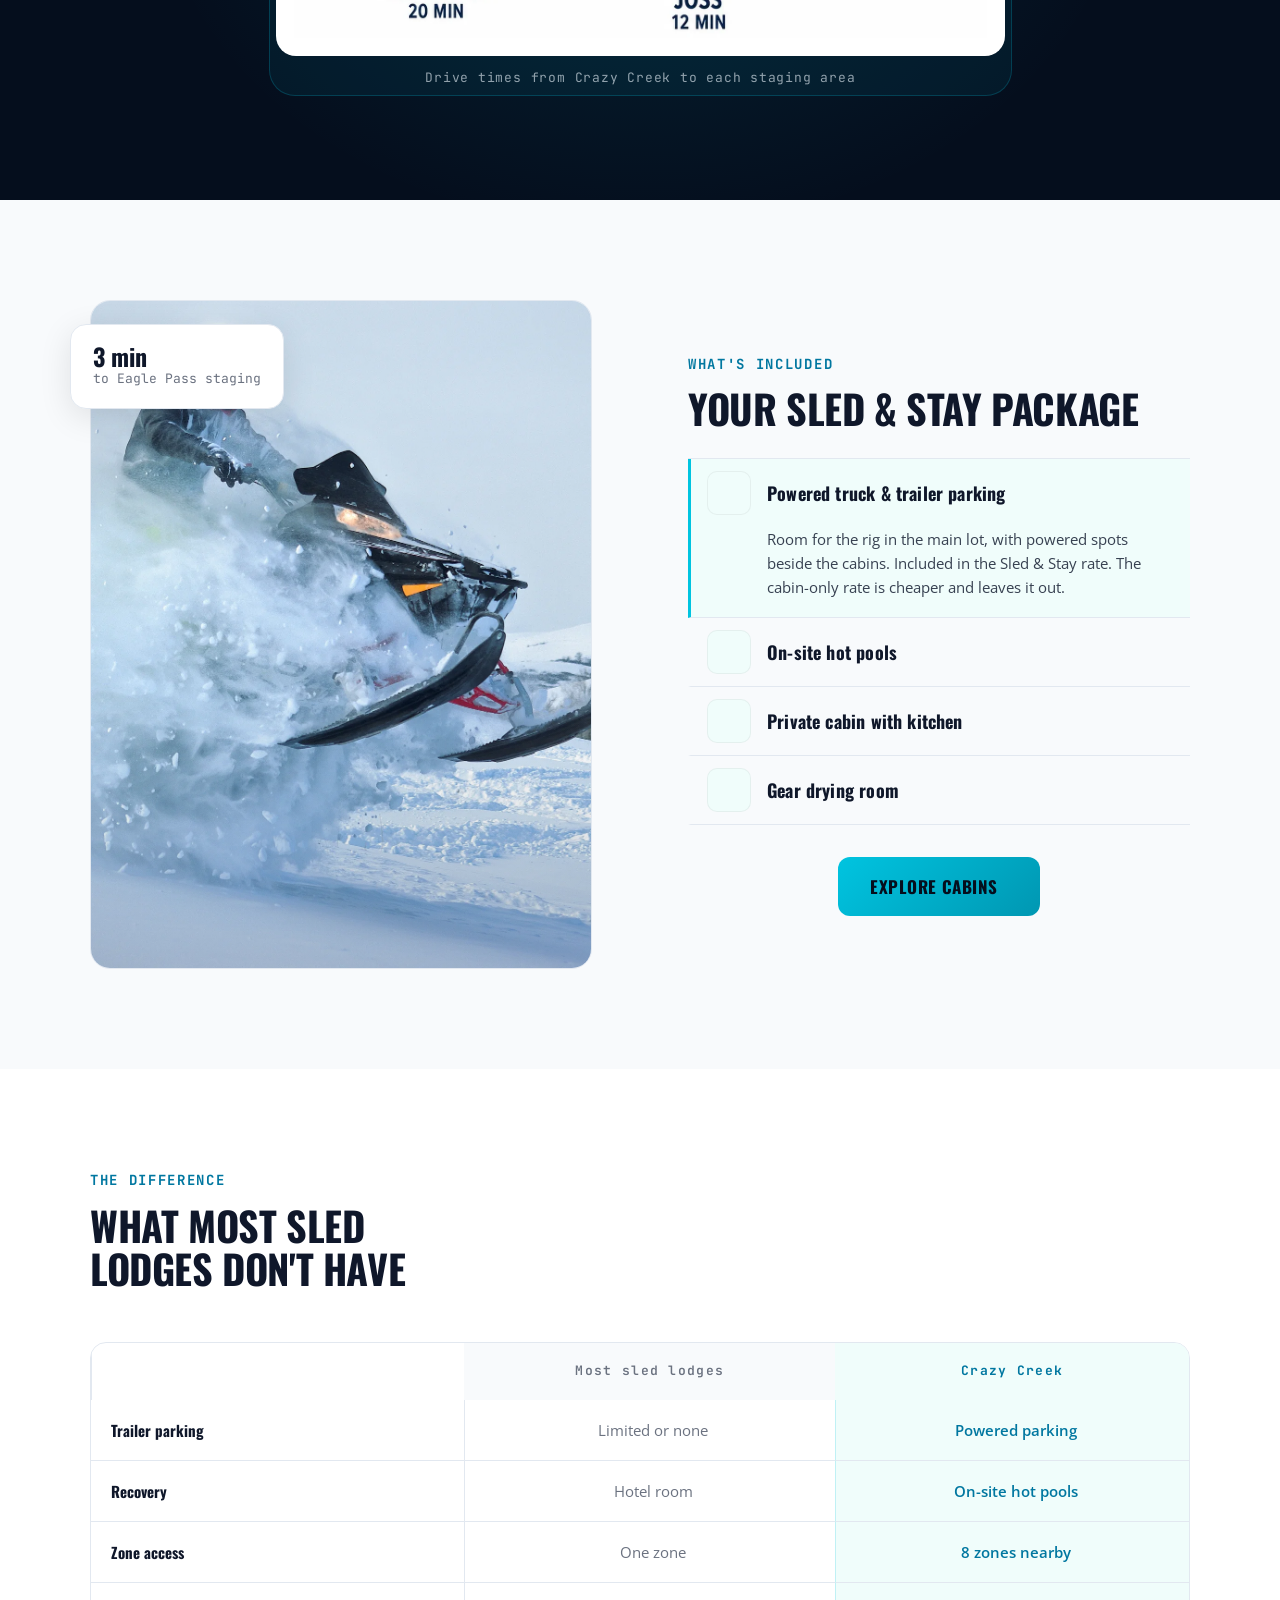
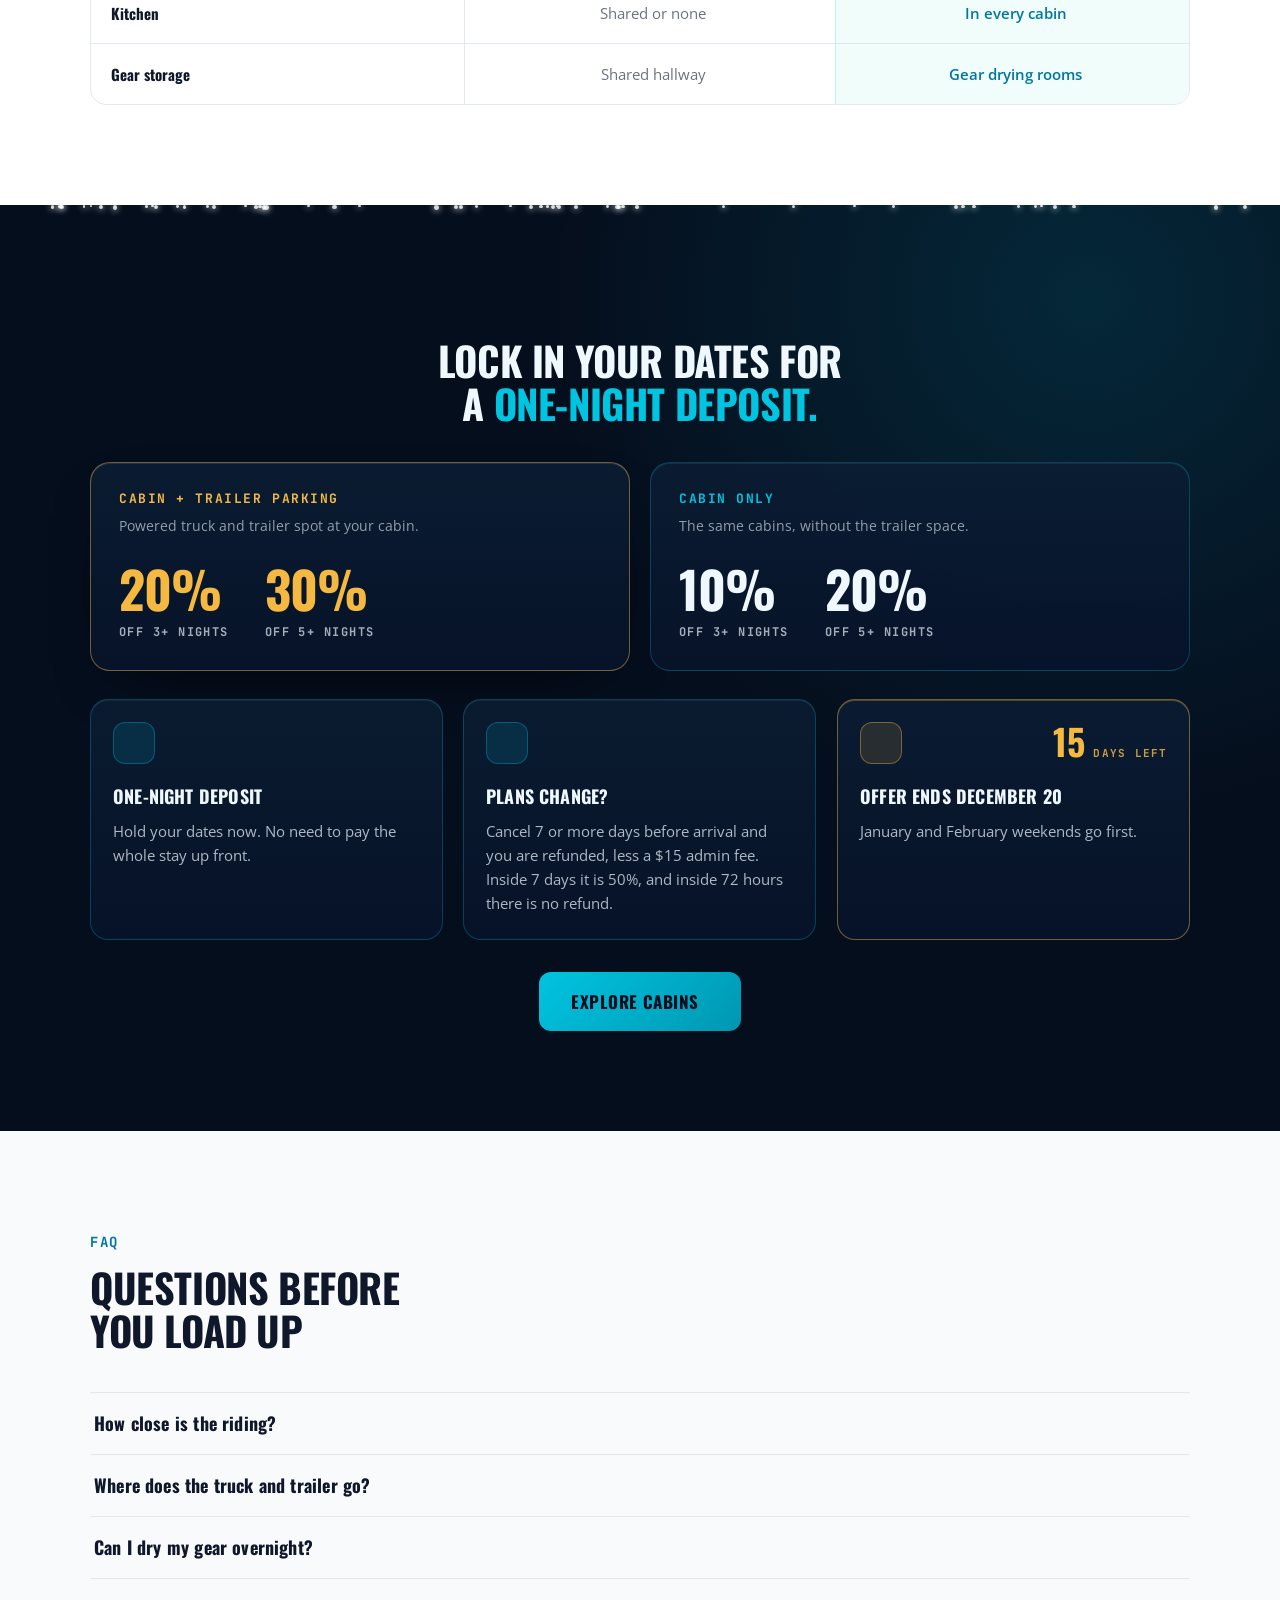
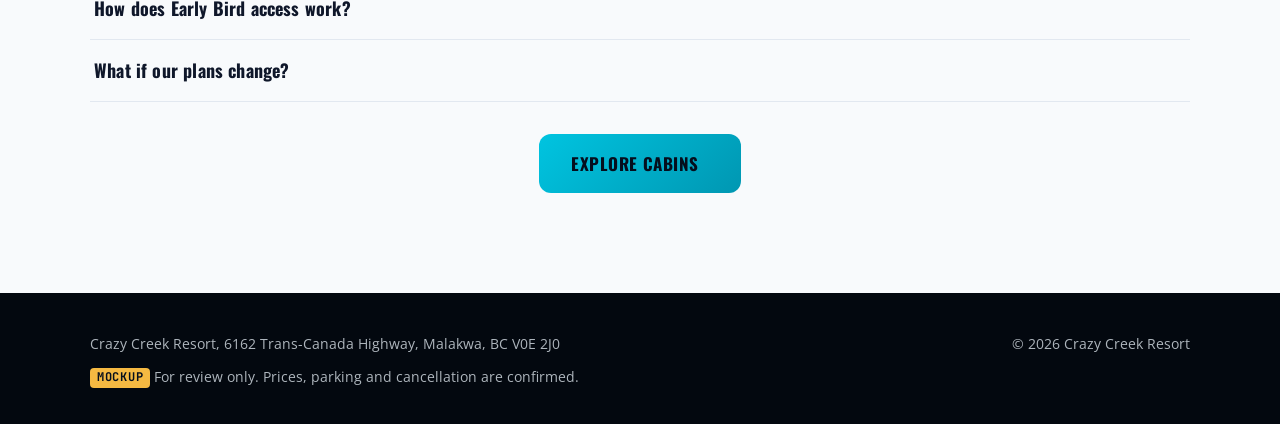
==== commit 870d1290: "copy(page-3): drop "No texts." from the fine print The line now opens on the business address. The r" ====
--- a/page-1.html
+++ b/page-1.html
@@ -13,9 +13,9 @@
   <link rel="preconnect" href="https://fonts.googleapis.com">
   <link rel="preconnect" href="https://fonts.gstatic.com" crossorigin>
   <link rel="stylesheet" href="https://fonts.googleapis.com/css2?family=Oswald:wght@700&family=Open+Sans:wght@400;600;700&family=JetBrains+Mono:wght@500;700&display=swap">
-  <link rel="preload" as="image" href="img/rider-mobile.webp?v=129" media="(max-width: 767px)" fetchpriority="high">
-  <link rel="preload" as="image" href="img/rider-desktop.webp?v=129" media="(min-width: 768px)" fetchpriority="high">
-  <link rel="stylesheet" href="sled.css?v=129">
+  <link rel="preload" as="image" href="img/rider-mobile.webp?v=130" media="(max-width: 767px)" fetchpriority="high">
+  <link rel="preload" as="image" href="img/rider-desktop.webp?v=130" media="(min-width: 768px)" fetchpriority="high">
+  <link rel="stylesheet" href="sled.css?v=130">
   <link rel="stylesheet" href="https://cdn.jsdelivr.net/npm/@fortawesome/fontawesome-free@7.3.1/css/fontawesome.min.css" media="print" onload="this.media='all'">
   <link rel="stylesheet" href="https://cdn.jsdelivr.net/npm/@fortawesome/fontawesome-free@7.3.1/css/solid.min.css" media="print" onload="this.media='all'">
 </head>
@@ -31,8 +31,8 @@
     <!-- 1. Cinematic hero (live hero: rider photo, snow, mono chip, Oswald display) -->
     <section class="cc-hero cc-hero--center">
       <picture class="cc-hero__media">
-        <source media="(min-width: 768px)" srcset="img/rider-desktop.webp?v=129" width="1080" height="608">
-        <img src="img/rider-mobile.webp?v=129" alt="Snowmobiler throwing powder on a mountain slope" width="430" height="608" fetchpriority="high">
+        <source media="(min-width: 768px)" srcset="img/rider-desktop.webp?v=130" width="1080" height="608">
+        <img src="img/rider-mobile.webp?v=130" alt="Snowmobiler throwing powder on a mountain slope" width="430" height="608" fetchpriority="high">
       </picture>
       <div class="cc-snow" aria-hidden="true"></div>
       <div class="cc-hero__inner">
@@ -80,7 +80,7 @@
           <p class="cc-body">Most sled trips mean a hotel in town and a long drive out every morning. Here, Eagle Pass is 3 minutes from your cabin door and every zone on the map is 30 minutes or less.</p>
         </div>
         <figure class="cc-map" id="zone-map">
-          <img class="cc-map__img" src="img/map-trim-750.webp?v=129" srcset="img/map-trim-750.webp?v=129 750w, img/map-trim-1500.webp?v=129 1470w" sizes="(min-width: 1024px) 70vw, 92vw" alt="Map of Crazy Creek between Sicamous and Revelstoke: Eagle Pass 3 min, Griffin 10 min, Joss 12 min, Mt Begbie 12 min, Blue Lake 15 min, Queest 20 min, Owl's Head 20 min, Boulder 30 min" width="1470" height="938" loading="lazy" decoding="async">
+          <img class="cc-map__img" src="img/map-trim-750.webp?v=130" srcset="img/map-trim-750.webp?v=130 750w, img/map-trim-1500.webp?v=130 1470w" sizes="(min-width: 1024px) 70vw, 92vw" alt="Map of Crazy Creek between Sicamous and Revelstoke: Eagle Pass 3 min, Griffin 10 min, Joss 12 min, Mt Begbie 12 min, Blue Lake 15 min, Queest 20 min, Owl's Head 20 min, Boulder 30 min" width="1470" height="938" loading="lazy" decoding="async">
           <figcaption class="cc-caption">Drive times from Crazy Creek to each staging area</figcaption>
         </figure>
         <div class="cc-section-cta"><a data-step-link href="page-2.html" class="cc-btn">Explore cabins <i class="fa-solid fa-arrow-right" aria-hidden="true"></i></a></div>
@@ -91,7 +91,7 @@
     <section class="cc-section on-light">
       <div class="cc-wrap cc-split">
         <div class="cc-photo">
-          <div class="cc-photo__frame"><img class="cc-pan" src="img/sled-powder-closeup.webp?v=129" alt="Snowmobiler dropping downhill through a burst of fresh powder" width="1080" height="1600" loading="lazy" decoding="async"></div>
+          <div class="cc-photo__frame"><img class="cc-pan" src="img/sled-powder-closeup.webp?v=130" alt="Snowmobiler dropping downhill through a burst of fresh powder" width="1080" height="1600" loading="lazy" decoding="async"></div>
           <p class="cc-photo__badge"><strong>3 min</strong>to Eagle Pass staging</p>
         </div>
         <div>
@@ -202,6 +202,6 @@
     <a data-step-link href="page-2.html" class="cc-btn cc-btn--block">Explore cabins <i class="fa-solid fa-arrow-right" aria-hidden="true"></i></a>
   </div>
 
-  <script src="funnel.js?v=129" defer></script>
+  <script src="funnel.js?v=130" defer></script>
 </body>
 </html>
